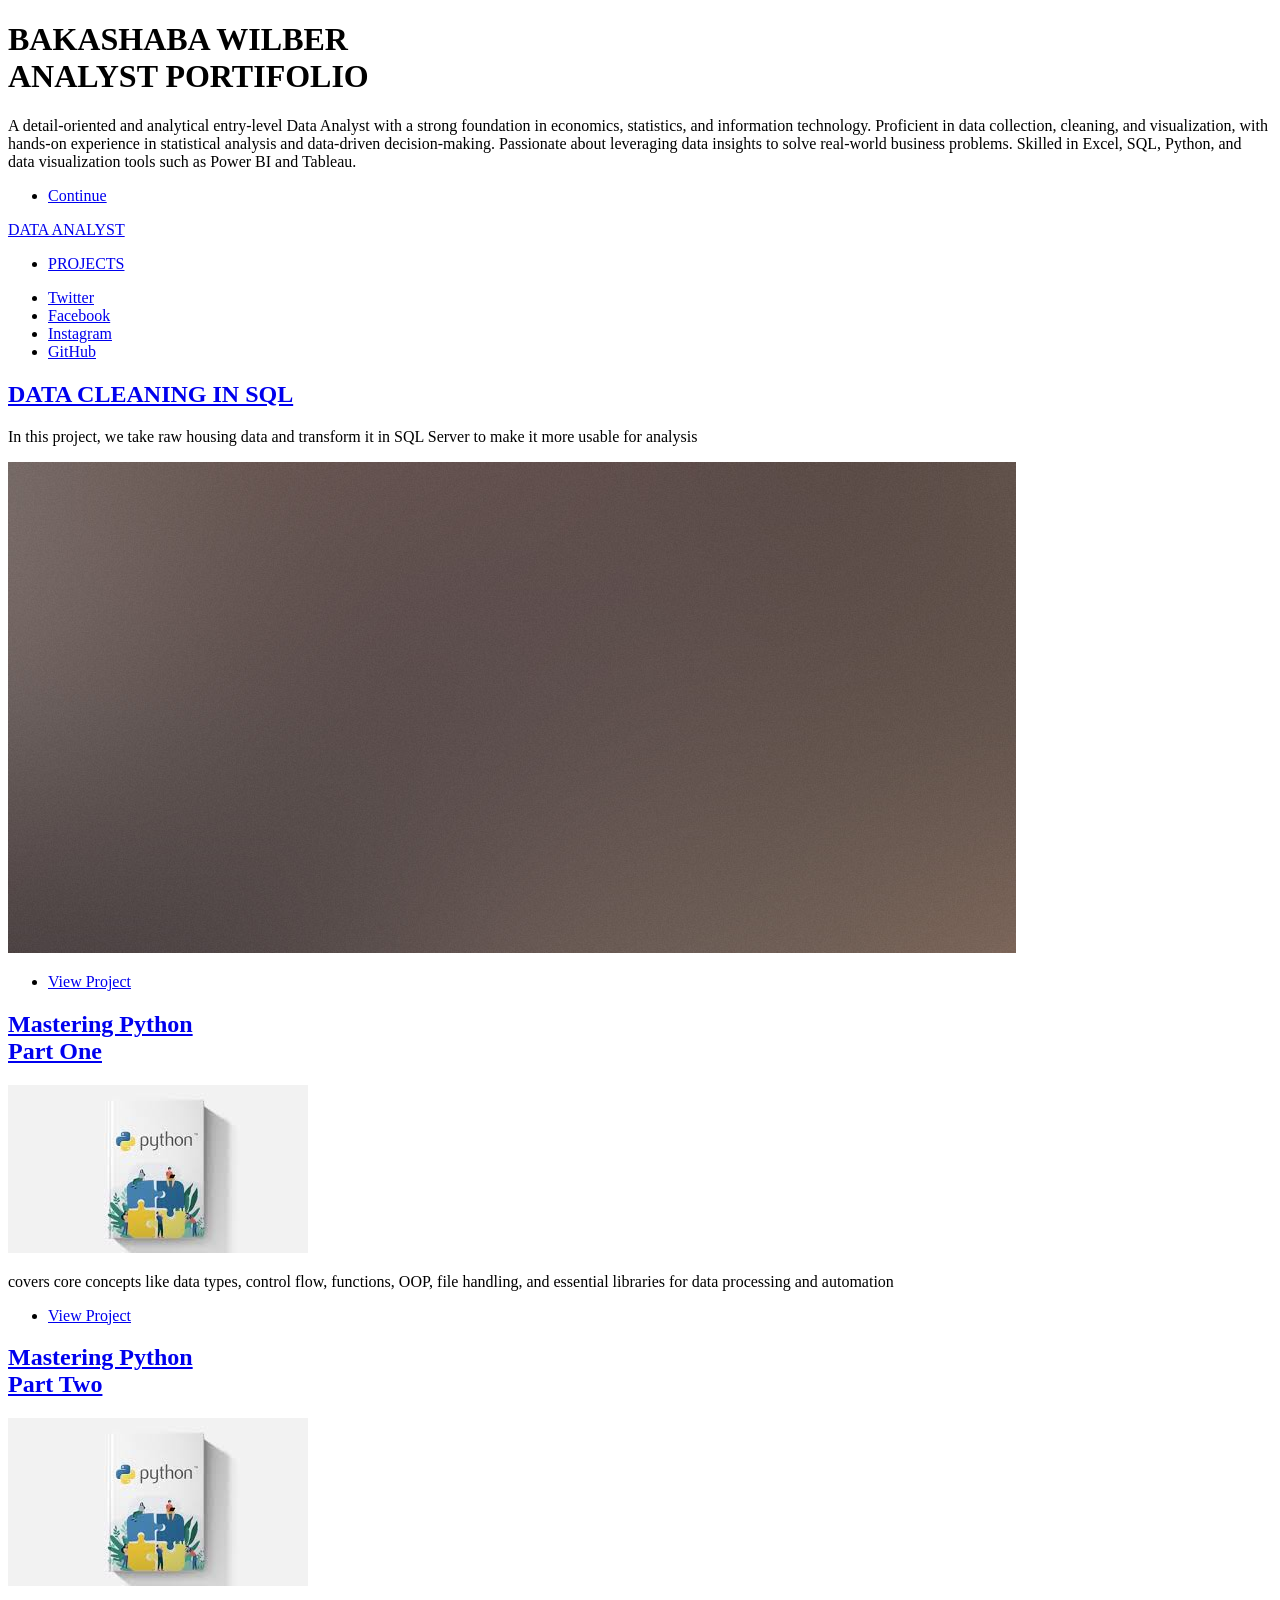
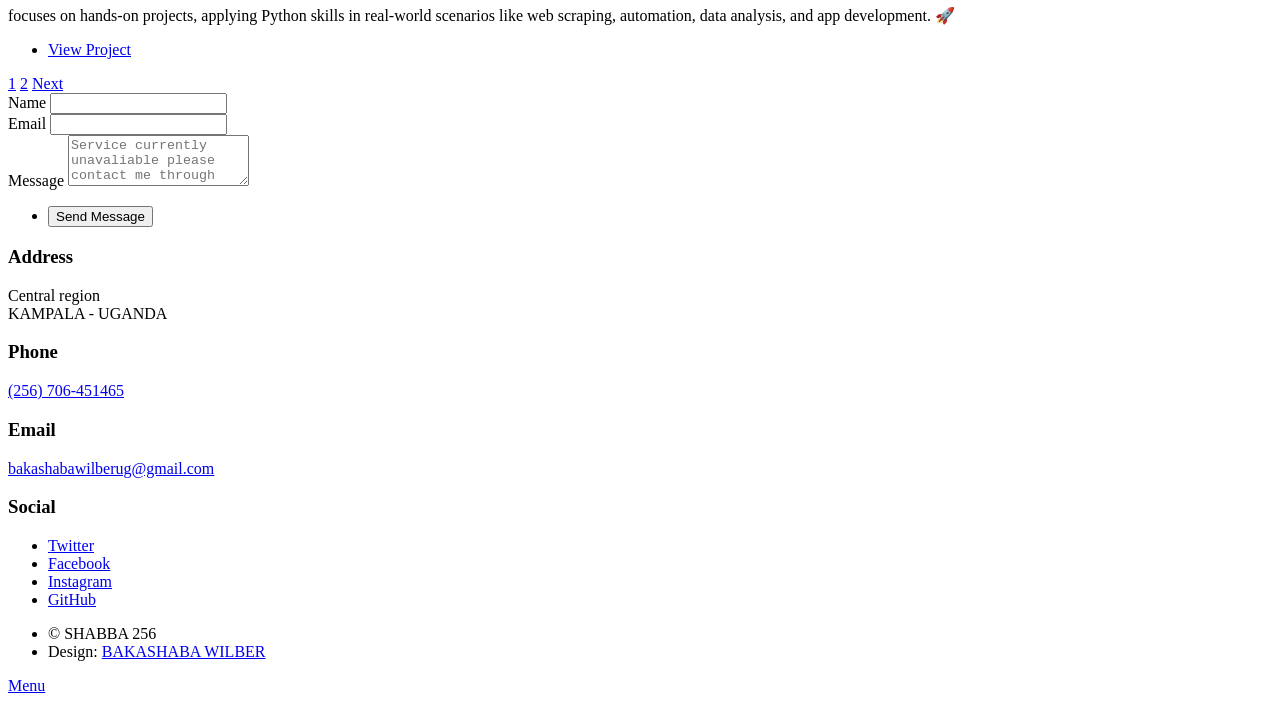
==== index.html @ 689cddb1 "Update index.html" ====
<!DOCTYPE HTML>
<!--
	Massively by HTML5 UP
	html5up.net | @ajlkn
	Free for personal and commercial use under the CCA 3.0 license (html5up.net/license)
-->
<html>
	<head>
		<title>Shabba Portifolio</title>
		<meta charset="utf-8" />
		<meta name="viewport" content="width=device-width, initial-scale=1, user-scalable=no" />
		<link rel="stylesheet" href="assets/css/main.css" />
		<noscript><link rel="stylesheet" href="assets/css/noscript.css" /></noscript>
	</head>
	<body class="is-preload">

		<!-- Wrapper -->
			<div id="wrapper" class="fade-in">

				<!-- Intro -->
					<div id="intro">
						<h1>BAKASHABA WILBER<br />
						ANALYST PORTIFOLIO</h1>
						<p>A detail-oriented and analytical entry-level Data Analyst with a strong foundation in economics, statistics, and information technology. Proficient in data collection, cleaning, and visualization, with hands-on experience in statistical analysis and data-driven decision-making. Passionate about leveraging data insights to solve real-world business problems. Skilled in Excel, SQL, Python, and data visualization tools such as Power BI and Tableau.</p>
						<ul class="actions">
							<li><a href="#header" class="button icon solid solo fa-arrow-down scrolly">Continue</a></li>
						</ul>
					</div>

				<!-- Header -->
					<header id="header">
						<a href="index.html" class="logo">DATA ANALYST</a>
					</header>

				<!-- Nav -->
					<nav id="nav">
						<ul class="links">
							<li class="active"><a href="index.html">PROJECTS</a></li>
					<!--		<li><a href="generic.html">Generic Page</a></li>
							<li><a href="elements.html">Elements Reference</a></li>  -->
						</ul>
						<ul class="icons">
							<li><a href="#" class="icon brands fa-twitter"><span class="label">Twitter</span></a></li>
							<li><a href="#" class="icon brands fa-facebook-f"><span class="label">Facebook</span></a></li>
							<li><a href="#" class="icon brands fa-instagram"><span class="label">Instagram</span></a></li>
							<li><a href="https://github.com/Shabba256" class="icon brands fa-github"><span class="label">GitHub</span></a></li>
						</ul>
					</nav>

				<!-- Main -->
					<div id="main">

						<!-- Featured Post -->
							<article class="post featured">
								<header class="major">
									<h2><a href="#" target="_blank">DATA CLEANING IN SQL</a></h2>
									<p>In this project, we take raw housing data and transform it in SQL Server to make it more usable for analysis </p>
								</header>
								<a href="#" class="image main" target="_blank"><img src="images/pic01.jpg" alt="" /></a>
								<ul class="actions special">
									<li><a href="#" class="button large" target="_blank">View Project</a></li>
								</ul>
							</article>

						<!-- Posts -->
							<section class="posts">
								<article>
									<header>
										<h2><a href="https://github.com/Shabba256/Mastering-Python-p1" target="_blank">Mastering Python<br />
										Part One</a></h2>
									</header>
									<a href="https://github.com/Shabba256/Mastering-Python-p1" class="image fit" target="_blank"><img src="images/mastpy.jpg" alt="" /></a>
									<p> covers core concepts like data types, control flow, functions, OOP, file handling, and essential libraries for data processing and automation</p>
									<ul class="actions special">
										<li><a href="https://github.com/Shabba256/Mastering-Python-p1" class="button" target="_blank">View Project</a></li>
									</ul>
								</article>
								<article>
									<header>
										<h2><a href="https://github.com/Shabba256/MasteringPyP2" target="_blank">Mastering Python<br />
										Part Two</a></h2>
									</header>
									<a href="https://github.com/Shabba256/MasteringPyP2" class="image fit" target="_blank"><img src="images/mastpy.jpg" alt="" /></a>
									<p>focuses on hands-on projects, applying Python skills in real-world scenarios like web scraping, automation, data analysis, and app development. 🚀</p>
									<ul class="actions special">
										<li><a href="https://github.com/Shabba256/MasteringPyP2" class="button" target="_blank">View Project</a></li>
									</ul>
									</article>
							</section>

						<!-- Footer -->
							<footer>
								<div class="pagination">
									<!--<a href="#" class="previous">Prev</a>-->
									<a href="#" class="page active">1</a>
									<a href="#" class="page">2</a>
									<a href="#" class="next">Next</a>
								</div>
							</footer>

					</div>

				<!-- Footer -->
					<footer id="footer">
						<section>
							<form method="post" action="#">
								<div class="fields">
									<div class="field">
										<label for="name">Name</label>
										<input type="text" name="name" id="name" />
									</div>
									<div class="field">
										<label for="email">Email</label>
										<input type="text" name="email" id="email" />
									</div>
									<div class="field">
										<label for="message">Message</label>
										<textarea name="message" placeholder="Service currently unavaliable please contact me through the email on the right, Thank you." id="message" rows="3"></textarea>
									</div>
								</div>
								<ul class="actions">
									<li><input type="submit" value="Send Message" /></li>
								</ul>
							</form>
						</section>
						<section class="split contact">
							<section class="alt">
								<h3>Address</h3>
								<p>Central region<br />
								KAMPALA - UGANDA</p>
							</section>
							<section>
								<h3>Phone</h3>
								<p><a href="#">(256) 706-451465</a></p>
							</section>
							<section>
								<h3>Email</h3>
								<p><a href="https://www.google.com/" target="_blank">bakashabawilberug@gmail.com</a></p>
							</section>
							<section>
								<h3>Social</h3>
								<ul class="icons alt">
									<li><a href="#" class="icon brands alt fa-twitter"><span class="label">Twitter</span></a></li>
									<li><a href="#" class="icon brands alt fa-facebook-f"><span class="label">Facebook</span></a></li>
									<li><a href="#" class="icon brands alt fa-instagram"><span class="label">Instagram</span></a></li>
									<li><a href="https://github.com/Shabba256" class="icon brands alt fa-github"><span class="label">GitHub</span></a></li>
								</ul>
							</section>
						</section>
					</footer>

				<!-- Copyright -->
					<div id="copyright">
						<ul><li>&copy; SHABBA 256</li><li>Design: <a href="https://github.com/Shabba256">BAKASHABA WILBER</a></li></ul>
					</div>

			</div>

		<!-- Scripts -->
			<script src="assets/js/jquery.min.js"></script>
			<script src="assets/js/jquery.scrollex.min.js"></script>
			<script src="assets/js/jquery.scrolly.min.js"></script>
			<script src="assets/js/browser.min.js"></script>
			<script src="assets/js/breakpoints.min.js"></script>
			<script src="assets/js/util.js"></script>
			<script src="assets/js/main.js"></script>

	</body>
</html>
---- assets/css/main.css ----
@import url(fontawesome-all.min.css);
@import url("https://fonts.googleapis.com/css?family=Merriweather:300,700,300italic,700italic|Source+Sans+Pro:900");

/*
	Massively by HTML5 UP
	html5up.net | @ajlkn
	Free for personal and commercial use under the CCA 3.0 license (html5up.net/license)
*/

html, body, div, span, applet, object,
iframe, h1, h2, h3, h4, h5, h6, p, blockquote,
pre, a, abbr, acronym, address, big, cite,
code, del, dfn, em, img, ins, kbd, q, s, samp,
small, strike, strong, sub, sup, tt, var, b,
u, i, center, dl, dt, dd, ol, ul, li, fieldset,
form, label, legend, table, caption, tbody,
tfoot, thead, tr, th, td, article, aside,
canvas, details, embed, figure, figcaption,
footer, header, hgroup, menu, nav, output, ruby,
section, summary, time, mark, audio, video {
	margin: 0;
	padding: 0;
	border: 0;
	font-size: 100%;
	font: inherit;
	vertical-align: baseline;}

article, aside, details, figcaption, figure,
footer, header, hgroup, menu, nav, section {
	display: block;}

body {
	line-height: 1;
}

ol, ul {
	list-style: none;
}

blockquote, q {
	quotes: none;
}

	blockquote:before, blockquote:after, q:before, q:after {
		content: '';
		content: none;
	}

table {
	border-collapse: collapse;
	border-spacing: 0;
}

body {
	-webkit-text-size-adjust: none;
}

mark {
	background-color: transparent;
	color: inherit;
}

input::-moz-focus-inner {
	border: 0;
	padding: 0;
}

input, select, textarea {
	-moz-appearance: none;
	-webkit-appearance: none;
	-ms-appearance: none;
	appearance: none;
}

/* Basic */

	@-ms-viewport {
		width: device-width;
	}

	body {
		-ms-overflow-style: scrollbar;
	}

	@media screen and (max-width: 480px) {

		html, body {
			min-width: 320px;
		}

	}

	html {
		box-sizing: border-box;
	}

	*, *:before, *:after {
		box-sizing: inherit;
	}

	body {
		background-color: #1e252d;
	}

		body.is-preload *, body.is-preload *:before, body.is-preload *:after {
			-moz-animation: none !important;
			-webkit-animation: none !important;
			-ms-animation: none !important;
			animation: none !important;
			-moz-transition: none !important;
			-webkit-transition: none !important;
			-ms-transition: none !important;
			transition: none !important;
		}

/* Type */

	html {
		font-size: 16pt;
	}

		@media screen and (max-width: 1680px) {

			html {
				font-size: 12pt;
			}

		}

		@media screen and (max-width: 1280px) {

			html {
				font-size: 11pt;
			}

		}

		@media screen and (max-width: 360px) {

			html {
				font-size: 10pt;
			}

		}

	body {
		color: #212931;
	}

	body, input, select, textarea {
		font-family: "Merriweather", Georgia, serif;
		font-weight: 300;
		font-size: 1rem;
		line-height: 2.375;
	}

	a {
		-moz-transition: color 0.2s ease-in-out, background-color 0.2s ease-in-out, border-color 0.2s ease-in-out, box-shadow 0.2s ease-in-out;
		-webkit-transition: color 0.2s ease-in-out, background-color 0.2s ease-in-out, border-color 0.2s ease-in-out, box-shadow 0.2s ease-in-out;
		-ms-transition: color 0.2s ease-in-out, background-color 0.2s ease-in-out, border-color 0.2s ease-in-out, box-shadow 0.2s ease-in-out;
		transition: color 0.2s ease-in-out, background-color 0.2s ease-in-out, border-color 0.2s ease-in-out, box-shadow 0.2s ease-in-out;
		border-bottom: dotted 1px;
		text-decoration: none;
	}

		a:hover {
			border-bottom-color: transparent;
		}

	strong, b {
		font-weight: 600;
	}

	em, i {
		font-style: italic;
	}

	p {
		text-align: justify;
		margin: 0 0 2rem 0;
	}

	h1, h2, h3, h4, h5, h6 {
		font-family: "Source Sans Pro", Helvetica, sans-serif;
		font-weight: 900;
		line-height: 1.5;
		letter-spacing: 0.075em;
		text-transform: uppercase;
		margin: 0 0 1rem 0;
	}

		h1 a, h2 a, h3 a, h4 a, h5 a, h6 a {
			border-bottom: 0;
			color: inherit;
			text-decoration: none;
		}

	h1 {
		font-size: 4rem;
		line-height: 1.1;
		margin: 0 0 2rem 0;
	}

	h2 {
		font-size: 1.75rem;
		line-height: 1.3;
		margin: 0 0 1.5rem 0;
	}

	h3 {
		font-size: 1.25rem;
		margin: 0 0 1.5rem 0;
	}

	h4 {
		font-size: 1rem;
	}

	h5 {
		font-size: 0.9rem;
	}

	h6 {
		font-size: 0.8rem;
	}

	sub {
		font-size: 0.8rem;
		position: relative;
		top: 0.5rem;
	}

	sup {
		font-size: 0.8rem;
		position: relative;
		top: -0.5rem;
	}

	blockquote {
		border-left: solid 4px;
		font-style: italic;
		margin: 0 0 2rem 0;
		padding: 0.5rem 0 0.5rem 2rem;
	}

	code {
		border: solid 2px;
		font-family: "Courier New", monospace;
		font-size: 0.9rem;
		margin: 0 0.25rem;
		padding: 0.25rem 0.65rem;
	}

	pre {
		-webkit-overflow-scrolling: touch;
		font-family: "Courier New", monospace;
		font-size: 0.9rem;
		margin: 0 0 2rem 0;
	}

		pre code {
			display: block;
			line-height: 1.75;
			padding: 1rem 1.5rem;
			overflow-x: auto;
		}

	hr {
		border: 0;
		border-bottom: solid 2px;
		margin: 3rem 0;
	}

		hr.major {
			margin: 5rem 0;
		}

	.align-left {
		text-align: left;
	}

	.align-center {
		text-align: center;
	}

	.align-right {
		text-align: right;
	}

	input, select, textarea {
		color: #212931;
	}

	a {
		color: #212931;
		border-bottom-color: rgba(33, 41, 49, 0.5);
	}

		a:hover {
			border-bottom-color: transparent;
			color: #18bfef !important;
		}

	strong, b {
		color: #212931;
	}

	h1, h2, h3, h4, h5, h6 {
		color: #212931;
	}

	blockquote {
		border-left-color: #eeeeee;
	}

	code {
		background: rgba(220, 220, 220, 0.25);
		border-color: #eeeeee;
	}

	hr {
		border-bottom-color: #eeeeee;
	}

/* Row */

	.row {
		display: flex;
		flex-wrap: wrap;
		box-sizing: border-box;
		align-items: stretch;
	}

		.row > * {
			box-sizing: border-box;
		}

		.row.gtr-uniform > * > :last-child {
			margin-bottom: 0;
		}

		.row.aln-left {
			justify-content: flex-start;
		}

		.row.aln-center {
			justify-content: center;
		}

		.row.aln-right {
			justify-content: flex-end;
		}

		.row.aln-top {
			align-items: flex-start;
		}

		.row.aln-middle {
			align-items: center;
		}

		.row.aln-bottom {
			align-items: flex-end;
		}

		.row > .imp {
			order: -1;
		}

		.row > .col-1 {
			width: 8.33333%;
		}

		.row > .off-1 {
			margin-left: 8.33333%;
		}

		.row > .col-2 {
			width: 16.66667%;
		}

		.row > .off-2 {
			margin-left: 16.66667%;
		}

		.row > .col-3 {
			width: 25%;
		}

		.row > .off-3 {
			margin-left: 25%;
		}

		.row > .col-4 {
			width: 33.33333%;
		}

		.row > .off-4 {
			margin-left: 33.33333%;
		}

		.row > .col-5 {
			width: 41.66667%;
		}

		.row > .off-5 {
			margin-left: 41.66667%;
		}

		.row > .col-6 {
			width: 50%;
		}

		.row > .off-6 {
			margin-left: 50%;
		}

		.row > .col-7 {
			width: 58.33333%;
		}

		.row > .off-7 {
			margin-left: 58.33333%;
		}

		.row > .col-8 {
			width: 66.66667%;
		}

		.row > .off-8 {
			margin-left: 66.66667%;
		}

		.row > .col-9 {
			width: 75%;
		}

		.row > .off-9 {
			margin-left: 75%;
		}

		.row > .col-10 {
			width: 83.33333%;
		}

		.row > .off-10 {
			margin-left: 83.33333%;
		}

		.row > .col-11 {
			width: 91.66667%;
		}

		.row > .off-11 {
			margin-left: 91.66667%;
		}

		.row > .col-12 {
			width: 100%;
		}

		.row > .off-12 {
			margin-left: 100%;
		}

		.row.gtr-0 {
			margin-top: 0;
			margin-left: 0rem;
		}

			.row.gtr-0 > * {
				padding: 0 0 0 0rem;
			}

			.row.gtr-0.gtr-uniform {
				margin-top: 0rem;
			}

				.row.gtr-0.gtr-uniform > * {
					padding-top: 0rem;
				}

		.row.gtr-25 {
			margin-top: 0;
			margin-left: -0.375rem;
		}

			.row.gtr-25 > * {
				padding: 0 0 0 0.375rem;
			}

			.row.gtr-25.gtr-uniform {
				margin-top: -0.375rem;
			}

				.row.gtr-25.gtr-uniform > * {
					padding-top: 0.375rem;
				}

		.row.gtr-50 {
			margin-top: 0;
			margin-left: -0.75rem;
		}

			.row.gtr-50 > * {
				padding: 0 0 0 0.75rem;
			}

			.row.gtr-50.gtr-uniform {
				margin-top: -0.75rem;
			}

				.row.gtr-50.gtr-uniform > * {
					padding-top: 0.75rem;
				}

		.row {
			margin-top: 0;
			margin-left: -1.5rem;
		}

			.row > * {
				padding: 0 0 0 1.5rem;
			}

			.row.gtr-uniform {
				margin-top: -1.5rem;
			}

				.row.gtr-uniform > * {
					padding-top: 1.5rem;
				}

		.row.gtr-150 {
			margin-top: 0;
			margin-left: -2.25rem;
		}

			.row.gtr-150 > * {
				padding: 0 0 0 2.25rem;
			}

			.row.gtr-150.gtr-uniform {
				margin-top: -2.25rem;
			}

				.row.gtr-150.gtr-uniform > * {
					padding-top: 2.25rem;
				}

		.row.gtr-200 {
			margin-top: 0;
			margin-left: -3rem;
		}

			.row.gtr-200 > * {
				padding: 0 0 0 3rem;
			}

			.row.gtr-200.gtr-uniform {
				margin-top: -3rem;
			}

				.row.gtr-200.gtr-uniform > * {
					padding-top: 3rem;
				}

		@media screen and (max-width: 1680px) {

			.row {
				display: flex;
				flex-wrap: wrap;
				box-sizing: border-box;
				align-items: stretch;
			}

				.row > * {
					box-sizing: border-box;
				}

				.row.gtr-uniform > * > :last-child {
					margin-bottom: 0;
				}

				.row.aln-left {
					justify-content: flex-start;
				}

				.row.aln-center {
					justify-content: center;
				}

				.row.aln-right {
					justify-content: flex-end;
				}

				.row.aln-top {
					align-items: flex-start;
				}

				.row.aln-middle {
					align-items: center;
				}

				.row.aln-bottom {
					align-items: flex-end;
				}

				.row > .imp-xlarge {
					order: -1;
				}

				.row > .col-1-xlarge {
					width: 8.33333%;
				}

				.row > .off-1-xlarge {
					margin-left: 8.33333%;
				}

				.row > .col-2-xlarge {
					width: 16.66667%;
				}

				.row > .off-2-xlarge {
					margin-left: 16.66667%;
				}

				.row > .col-3-xlarge {
					width: 25%;
				}

				.row > .off-3-xlarge {
					margin-left: 25%;
				}

				.row > .col-4-xlarge {
					width: 33.33333%;
				}

				.row > .off-4-xlarge {
					margin-left: 33.33333%;
				}

				.row > .col-5-xlarge {
					width: 41.66667%;
				}

				.row > .off-5-xlarge {
					margin-left: 41.66667%;
				}

				.row > .col-6-xlarge {
					width: 50%;
				}

				.row > .off-6-xlarge {
					margin-left: 50%;
				}

				.row > .col-7-xlarge {
					width: 58.33333%;
				}

				.row > .off-7-xlarge {
					margin-left: 58.33333%;
				}

				.row > .col-8-xlarge {
					width: 66.66667%;
				}

				.row > .off-8-xlarge {
					margin-left: 66.66667%;
				}

				.row > .col-9-xlarge {
					width: 75%;
				}

				.row > .off-9-xlarge {
					margin-left: 75%;
				}

				.row > .col-10-xlarge {
					width: 83.33333%;
				}

				.row > .off-10-xlarge {
					margin-left: 83.33333%;
				}

				.row > .col-11-xlarge {
					width: 91.66667%;
				}

				.row > .off-11-xlarge {
					margin-left: 91.66667%;
				}

				.row > .col-12-xlarge {
					width: 100%;
				}

				.row > .off-12-xlarge {
					margin-left: 100%;
				}

				.row.gtr-0 {
					margin-top: 0;
					margin-left: 0rem;
				}

					.row.gtr-0 > * {
						padding: 0 0 0 0rem;
					}

					.row.gtr-0.gtr-uniform {
						margin-top: 0rem;
					}

						.row.gtr-0.gtr-uniform > * {
							padding-top: 0rem;
						}

				.row.gtr-25 {
					margin-top: 0;
					margin-left: -0.375rem;
				}

					.row.gtr-25 > * {
						padding: 0 0 0 0.375rem;
					}

					.row.gtr-25.gtr-uniform {
						margin-top: -0.375rem;
					}

						.row.gtr-25.gtr-uniform > * {
							padding-top: 0.375rem;
						}

				.row.gtr-50 {
					margin-top: 0;
					margin-left: -0.75rem;
				}

					.row.gtr-50 > * {
						padding: 0 0 0 0.75rem;
					}

					.row.gtr-50.gtr-uniform {
						margin-top: -0.75rem;
					}

						.row.gtr-50.gtr-uniform > * {
							padding-top: 0.75rem;
						}

				.row {
					margin-top: 0;
					margin-left: -1.5rem;
				}

					.row > * {
						padding: 0 0 0 1.5rem;
					}

					.row.gtr-uniform {
						margin-top: -1.5rem;
					}

						.row.gtr-uniform > * {
							padding-top: 1.5rem;
						}

				.row.gtr-150 {
					margin-top: 0;
					margin-left: -2.25rem;
				}

					.row.gtr-150 > * {
						padding: 0 0 0 2.25rem;
					}

					.row.gtr-150.gtr-uniform {
						margin-top: -2.25rem;
					}

						.row.gtr-150.gtr-uniform > * {
							padding-top: 2.25rem;
						}

				.row.gtr-200 {
					margin-top: 0;
					margin-left: -3rem;
				}

					.row.gtr-200 > * {
						padding: 0 0 0 3rem;
					}

					.row.gtr-200.gtr-uniform {
						margin-top: -3rem;
					}

						.row.gtr-200.gtr-uniform > * {
							padding-top: 3rem;
						}

		}

		@media screen and (max-width: 1280px) {

			.row {
				display: flex;
				flex-wrap: wrap;
				box-sizing: border-box;
				align-items: stretch;
			}

				.row > * {
					box-sizing: border-box;
				}

				.row.gtr-uniform > * > :last-child {
					margin-bottom: 0;
				}

				.row.aln-left {
					justify-content: flex-start;
				}

				.row.aln-center {
					justify-content: center;
				}

				.row.aln-right {
					justify-content: flex-end;
				}

				.row.aln-top {
					align-items: flex-start;
				}

				.row.aln-middle {
					align-items: center;
				}

				.row.aln-bottom {
					align-items: flex-end;
				}

				.row > .imp-large {
					order: -1;
				}

				.row > .col-1-large {
					width: 8.33333%;
				}

				.row > .off-1-large {
					margin-left: 8.33333%;
				}

				.row > .col-2-large {
					width: 16.66667%;
				}

				.row > .off-2-large {
					margin-left: 16.66667%;
				}

				.row > .col-3-large {
					width: 25%;
				}

				.row > .off-3-large {
					margin-left: 25%;
				}

				.row > .col-4-large {
					width: 33.33333%;
				}

				.row > .off-4-large {
					margin-left: 33.33333%;
				}

				.row > .col-5-large {
					width: 41.66667%;
				}

				.row > .off-5-large {
					margin-left: 41.66667%;
				}

				.row > .col-6-large {
					width: 50%;
				}

				.row > .off-6-large {
					margin-left: 50%;
				}

				.row > .col-7-large {
					width: 58.33333%;
				}

				.row > .off-7-large {
					margin-left: 58.33333%;
				}

				.row > .col-8-large {
					width: 66.66667%;
				}

				.row > .off-8-large {
					margin-left: 66.66667%;
				}

				.row > .col-9-large {
					width: 75%;
				}

				.row > .off-9-large {
					margin-left: 75%;
				}

				.row > .col-10-large {
					width: 83.33333%;
				}

				.row > .off-10-large {
					margin-left: 83.33333%;
				}

				.row > .col-11-large {
					width: 91.66667%;
				}

				.row > .off-11-large {
					margin-left: 91.66667%;
				}

				.row > .col-12-large {
					width: 100%;
				}

				.row > .off-12-large {
					margin-left: 100%;
				}

				.row.gtr-0 {
					margin-top: 0;
					margin-left: 0rem;
				}

					.row.gtr-0 > * {
						padding: 0 0 0 0rem;
					}

					.row.gtr-0.gtr-uniform {
						margin-top: 0rem;
					}

						.row.gtr-0.gtr-uniform > * {
							padding-top: 0rem;
						}

				.row.gtr-25 {
					margin-top: 0;
					margin-left: -0.375rem;
				}

					.row.gtr-25 > * {
						padding: 0 0 0 0.375rem;
					}

					.row.gtr-25.gtr-uniform {
						margin-top: -0.375rem;
					}

						.row.gtr-25.gtr-uniform > * {
							padding-top: 0.375rem;
						}

				.row.gtr-50 {
					margin-top: 0;
					margin-left: -0.75rem;
				}

					.row.gtr-50 > * {
						padding: 0 0 0 0.75rem;
					}

					.row.gtr-50.gtr-uniform {
						margin-top: -0.75rem;
					}

						.row.gtr-50.gtr-uniform > * {
							padding-top: 0.75rem;
						}

				.row {
					margin-top: 0;
					margin-left: -1.5rem;
				}

					.row > * {
						padding: 0 0 0 1.5rem;
					}

					.row.gtr-uniform {
						margin-top: -1.5rem;
					}

						.row.gtr-uniform > * {
							padding-top: 1.5rem;
						}

				.row.gtr-150 {
					margin-top: 0;
					margin-left: -2.25rem;
				}

					.row.gtr-150 > * {
						padding: 0 0 0 2.25rem;
					}

					.row.gtr-150.gtr-uniform {
						margin-top: -2.25rem;
					}

						.row.gtr-150.gtr-uniform > * {
							padding-top: 2.25rem;
						}

				.row.gtr-200 {
					margin-top: 0;
					margin-left: -3rem;
				}

					.row.gtr-200 > * {
						padding: 0 0 0 3rem;
					}

					.row.gtr-200.gtr-uniform {
						margin-top: -3rem;
					}

						.row.gtr-200.gtr-uniform > * {
							padding-top: 3rem;
						}

		}

		@media screen and (max-width: 980px) {

			.row {
				display: flex;
				flex-wrap: wrap;
				box-sizing: border-box;
				align-items: stretch;
			}

				.row > * {
					box-sizing: border-box;
				}

				.row.gtr-uniform > * > :last-child {
					margin-bottom: 0;
				}

				.row.aln-left {
					justify-content: flex-start;
				}

				.row.aln-center {
					justify-content: center;
				}

				.row.aln-right {
					justify-content: flex-end;
				}

				.row.aln-top {
					align-items: flex-start;
				}

				.row.aln-middle {
					align-items: center;
				}

				.row.aln-bottom {
					align-items: flex-end;
				}

				.row > .imp-medium {
					order: -1;
				}

				.row > .col-1-medium {
					width: 8.33333%;
				}

				.row > .off-1-medium {
					margin-left: 8.33333%;
				}

				.row > .col-2-medium {
					width: 16.66667%;
				}

				.row > .off-2-medium {
					margin-left: 16.66667%;
				}

				.row > .col-3-medium {
					width: 25%;
				}

				.row > .off-3-medium {
					margin-left: 25%;
				}

				.row > .col-4-medium {
					width: 33.33333%;
				}

				.row > .off-4-medium {
					margin-left: 33.33333%;
				}

				.row > .col-5-medium {
					width: 41.66667%;
				}

				.row > .off-5-medium {
					margin-left: 41.66667%;
				}

				.row > .col-6-medium {
					width: 50%;
				}

				.row > .off-6-medium {
					margin-left: 50%;
				}

				.row > .col-7-medium {
					width: 58.33333%;
				}

				.row > .off-7-medium {
					margin-left: 58.33333%;
				}

				.row > .col-8-medium {
					width: 66.66667%;
				}

				.row > .off-8-medium {
					margin-left: 66.66667%;
				}

				.row > .col-9-medium {
					width: 75%;
				}

				.row > .off-9-medium {
					margin-left: 75%;
				}

				.row > .col-10-medium {
					width: 83.33333%;
				}

				.row > .off-10-medium {
					margin-left: 83.33333%;
				}

				.row > .col-11-medium {
					width: 91.66667%;
				}

				.row > .off-11-medium {
					margin-left: 91.66667%;
				}

				.row > .col-12-medium {
					width: 100%;
				}

				.row > .off-12-medium {
					margin-left: 100%;
				}

				.row.gtr-0 {
					margin-top: 0;
					margin-left: 0rem;
				}

					.row.gtr-0 > * {
						padding: 0 0 0 0rem;
					}

					.row.gtr-0.gtr-uniform {
						margin-top: 0rem;
					}

						.row.gtr-0.gtr-uniform > * {
							padding-top: 0rem;
						}

				.row.gtr-25 {
					margin-top: 0;
					margin-left: -0.375rem;
				}

					.row.gtr-25 > * {
						padding: 0 0 0 0.375rem;
					}

					.row.gtr-25.gtr-uniform {
						margin-top: -0.375rem;
					}

						.row.gtr-25.gtr-uniform > * {
							padding-top: 0.375rem;
						}

				.row.gtr-50 {
					margin-top: 0;
					margin-left: -0.75rem;
				}

					.row.gtr-50 > * {
						padding: 0 0 0 0.75rem;
					}

					.row.gtr-50.gtr-uniform {
						margin-top: -0.75rem;
					}

						.row.gtr-50.gtr-uniform > * {
							padding-top: 0.75rem;
						}

				.row {
					margin-top: 0;
					margin-left: -1.5rem;
				}

					.row > * {
						padding: 0 0 0 1.5rem;
					}

					.row.gtr-uniform {
						margin-top: -1.5rem;
					}

						.row.gtr-uniform > * {
							padding-top: 1.5rem;
						}

				.row.gtr-150 {
					margin-top: 0;
					margin-left: -2.25rem;
				}

					.row.gtr-150 > * {
						padding: 0 0 0 2.25rem;
					}

					.row.gtr-150.gtr-uniform {
						margin-top: -2.25rem;
					}

						.row.gtr-150.gtr-uniform > * {
							padding-top: 2.25rem;
						}

				.row.gtr-200 {
					margin-top: 0;
					margin-left: -3rem;
				}

					.row.gtr-200 > * {
						padding: 0 0 0 3rem;
					}

					.row.gtr-200.gtr-uniform {
						margin-top: -3rem;
					}

						.row.gtr-200.gtr-uniform > * {
							padding-top: 3rem;
						}

		}

		@media screen and (max-width: 736px) {

			.row {
				display: flex;
				flex-wrap: wrap;
				box-sizing: border-box;
				align-items: stretch;
			}

				.row > * {
					box-sizing: border-box;
				}

				.row.gtr-uniform > * > :last-child {
					margin-bottom: 0;
				}

				.row.aln-left {
					justify-content: flex-start;
				}

				.row.aln-center {
					justify-content: center;
				}

				.row.aln-right {
					justify-content: flex-end;
				}

				.row.aln-top {
					align-items: flex-start;
				}

				.row.aln-middle {
					align-items: center;
				}

				.row.aln-bottom {
					align-items: flex-end;
				}

				.row > .imp-small {
					order: -1;
				}

				.row > .col-1-small {
					width: 8.33333%;
				}

				.row > .off-1-small {
					margin-left: 8.33333%;
				}

				.row > .col-2-small {
					width: 16.66667%;
				}

				.row > .off-2-small {
					margin-left: 16.66667%;
				}

				.row > .col-3-small {
					width: 25%;
				}

				.row > .off-3-small {
					margin-left: 25%;
				}

				.row > .col-4-small {
					width: 33.33333%;
				}

				.row > .off-4-small {
					margin-left: 33.33333%;
				}

				.row > .col-5-small {
					width: 41.66667%;
				}

				.row > .off-5-small {
					margin-left: 41.66667%;
				}

				.row > .col-6-small {
					width: 50%;
				}

				.row > .off-6-small {
					margin-left: 50%;
				}

				.row > .col-7-small {
					width: 58.33333%;
				}

				.row > .off-7-small {
					margin-left: 58.33333%;
				}

				.row > .col-8-small {
					width: 66.66667%;
				}

				.row > .off-8-small {
					margin-left: 66.66667%;
				}

				.row > .col-9-small {
					width: 75%;
				}

				.row > .off-9-small {
					margin-left: 75%;
				}

				.row > .col-10-small {
					width: 83.33333%;
				}

				.row > .off-10-small {
					margin-left: 83.33333%;
				}

				.row > .col-11-small {
					width: 91.66667%;
				}

				.row > .off-11-small {
					margin-left: 91.66667%;
				}

				.row > .col-12-small {
					width: 100%;
				}

				.row > .off-12-small {
					margin-left: 100%;
				}

				.row.gtr-0 {
					margin-top: 0;
					margin-left: 0rem;
				}

					.row.gtr-0 > * {
						padding: 0 0 0 0rem;
					}

					.row.gtr-0.gtr-uniform {
						margin-top: 0rem;
					}

						.row.gtr-0.gtr-uniform > * {
							padding-top: 0rem;
						}

				.row.gtr-25 {
					margin-top: 0;
					margin-left: -0.375rem;
				}

					.row.gtr-25 > * {
						padding: 0 0 0 0.375rem;
					}

					.row.gtr-25.gtr-uniform {
						margin-top: -0.375rem;
					}

						.row.gtr-25.gtr-uniform > * {
							padding-top: 0.375rem;
						}

				.row.gtr-50 {
					margin-top: 0;
					margin-left: -0.75rem;
				}

					.row.gtr-50 > * {
						padding: 0 0 0 0.75rem;
					}

					.row.gtr-50.gtr-uniform {
						margin-top: -0.75rem;
					}

						.row.gtr-50.gtr-uniform > * {
							padding-top: 0.75rem;
						}

				.row {
					margin-top: 0;
					margin-left: -1.5rem;
				}

					.row > * {
						padding: 0 0 0 1.5rem;
					}

					.row.gtr-uniform {
						margin-top: -1.5rem;
					}

						.row.gtr-uniform > * {
							padding-top: 1.5rem;
						}

				.row.gtr-150 {
					margin-top: 0;
					margin-left: -2.25rem;
				}

					.row.gtr-150 > * {
						padding: 0 0 0 2.25rem;
					}

					.row.gtr-150.gtr-uniform {
						margin-top: -2.25rem;
					}

						.row.gtr-150.gtr-uniform > * {
							padding-top: 2.25rem;
						}

				.row.gtr-200 {
					margin-top: 0;
					margin-left: -3rem;
				}

					.row.gtr-200 > * {
						padding: 0 0 0 3rem;
					}

					.row.gtr-200.gtr-uniform {
						margin-top: -3rem;
					}

						.row.gtr-200.gtr-uniform > * {
							padding-top: 3rem;
						}

		}

		@media screen and (max-width: 480px) {

			.row {
				display: flex;
				flex-wrap: wrap;
				box-sizing: border-box;
				align-items: stretch;
			}

				.row > * {
					box-sizing: border-box;
				}

				.row.gtr-uniform > * > :last-child {
					margin-bottom: 0;
				}

				.row.aln-left {
					justify-content: flex-start;
				}

				.row.aln-center {
					justify-content: center;
				}

				.row.aln-right {
					justify-content: flex-end;
				}

				.row.aln-top {
					align-items: flex-start;
				}

				.row.aln-middle {
					align-items: center;
				}

				.row.aln-bottom {
					align-items: flex-end;
				}

				.row > .imp-xsmall {
					order: -1;
				}

				.row > .col-1-xsmall {
					width: 8.33333%;
				}

				.row > .off-1-xsmall {
					margin-left: 8.33333%;
				}

				.row > .col-2-xsmall {
					width: 16.66667%;
				}

				.row > .off-2-xsmall {
					margin-left: 16.66667%;
				}

				.row > .col-3-xsmall {
					width: 25%;
				}

				.row > .off-3-xsmall {
					margin-left: 25%;
				}

				.row > .col-4-xsmall {
					width: 33.33333%;
				}

				.row > .off-4-xsmall {
					margin-left: 33.33333%;
				}

				.row > .col-5-xsmall {
					width: 41.66667%;
				}

				.row > .off-5-xsmall {
					margin-left: 41.66667%;
				}

				.row > .col-6-xsmall {
					width: 50%;
				}

				.row > .off-6-xsmall {
					margin-left: 50%;
				}

				.row > .col-7-xsmall {
					width: 58.33333%;
				}

				.row > .off-7-xsmall {
					margin-left: 58.33333%;
				}

				.row > .col-8-xsmall {
					width: 66.66667%;
				}

				.row > .off-8-xsmall {
					margin-left: 66.66667%;
				}

				.row > .col-9-xsmall {
					width: 75%;
				}

				.row > .off-9-xsmall {
					margin-left: 75%;
				}

				.row > .col-10-xsmall {
					width: 83.33333%;
				}

				.row > .off-10-xsmall {
					margin-left: 83.33333%;
				}

				.row > .col-11-xsmall {
					width: 91.66667%;
				}

				.row > .off-11-xsmall {
					margin-left: 91.66667%;
				}

				.row > .col-12-xsmall {
					width: 100%;
				}

				.row > .off-12-xsmall {
					margin-left: 100%;
				}

				.row.gtr-0 {
					margin-top: 0;
					margin-left: 0rem;
				}

					.row.gtr-0 > * {
						padding: 0 0 0 0rem;
					}

					.row.gtr-0.gtr-uniform {
						margin-top: 0rem;
					}

						.row.gtr-0.gtr-uniform > * {
							padding-top: 0rem;
						}

				.row.gtr-25 {
					margin-top: 0;
					margin-left: -0.375rem;
				}

					.row.gtr-25 > * {
						padding: 0 0 0 0.375rem;
					}

					.row.gtr-25.gtr-uniform {
						margin-top: -0.375rem;
					}

						.row.gtr-25.gtr-uniform > * {
							padding-top: 0.375rem;
						}

				.row.gtr-50 {
					margin-top: 0;
					margin-left: -0.75rem;
				}

					.row.gtr-50 > * {
						padding: 0 0 0 0.75rem;
					}

					.row.gtr-50.gtr-uniform {
						margin-top: -0.75rem;
					}

						.row.gtr-50.gtr-uniform > * {
							padding-top: 0.75rem;
						}

				.row {
					margin-top: 0;
					margin-left: -1.5rem;
				}

					.row > * {
						padding: 0 0 0 1.5rem;
					}

					.row.gtr-uniform {
						margin-top: -1.5rem;
					}

						.row.gtr-uniform > * {
							padding-top: 1.5rem;
						}

				.row.gtr-150 {
					margin-top: 0;
					margin-left: -2.25rem;
				}

					.row.gtr-150 > * {
						padding: 0 0 0 2.25rem;
					}

					.row.gtr-150.gtr-uniform {
						margin-top: -2.25rem;
					}

						.row.gtr-150.gtr-uniform > * {
							padding-top: 2.25rem;
						}

				.row.gtr-200 {
					margin-top: 0;
					margin-left: -3rem;
				}

					.row.gtr-200 > * {
						padding: 0 0 0 3rem;
					}

					.row.gtr-200.gtr-uniform {
						margin-top: -3rem;
					}

						.row.gtr-200.gtr-uniform > * {
							padding-top: 3rem;
						}

		}

		@media screen and (max-width: 360px) {

			.row {
				display: flex;
				flex-wrap: wrap;
				box-sizing: border-box;
				align-items: stretch;
			}

				.row > * {
					box-sizing: border-box;
				}

				.row.gtr-uniform > * > :last-child {
					margin-bottom: 0;
				}

				.row.aln-left {
					justify-content: flex-start;
				}

				.row.aln-center {
					justify-content: center;
				}

				.row.aln-right {
					justify-content: flex-end;
				}

				.row.aln-top {
					align-items: flex-start;
				}

				.row.aln-middle {
					align-items: center;
				}

				.row.aln-bottom {
					align-items: flex-end;
				}

				.row > .imp-xxsmall {
					order: -1;
				}

				.row > .col-1-xxsmall {
					width: 8.33333%;
				}

				.row > .off-1-xxsmall {
					margin-left: 8.33333%;
				}

				.row > .col-2-xxsmall {
					width: 16.66667%;
				}

				.row > .off-2-xxsmall {
					margin-left: 16.66667%;
				}

				.row > .col-3-xxsmall {
					width: 25%;
				}

				.row > .off-3-xxsmall {
					margin-left: 25%;
				}

				.row > .col-4-xxsmall {
					width: 33.33333%;
				}

				.row > .off-4-xxsmall {
					margin-left: 33.33333%;
				}

				.row > .col-5-xxsmall {
					width: 41.66667%;
				}

				.row > .off-5-xxsmall {
					margin-left: 41.66667%;
				}

				.row > .col-6-xxsmall {
					width: 50%;
				}

				.row > .off-6-xxsmall {
					margin-left: 50%;
				}

				.row > .col-7-xxsmall {
					width: 58.33333%;
				}

				.row > .off-7-xxsmall {
					margin-left: 58.33333%;
				}

				.row > .col-8-xxsmall {
					width: 66.66667%;
				}

				.row > .off-8-xxsmall {
					margin-left: 66.66667%;
				}

				.row > .col-9-xxsmall {
					width: 75%;
				}

				.row > .off-9-xxsmall {
					margin-left: 75%;
				}

				.row > .col-10-xxsmall {
					width: 83.33333%;
				}

				.row > .off-10-xxsmall {
					margin-left: 83.33333%;
				}

				.row > .col-11-xxsmall {
					width: 91.66667%;
				}

				.row > .off-11-xxsmall {
					margin-left: 91.66667%;
				}

				.row > .col-12-xxsmall {
					width: 100%;
				}

				.row > .off-12-xxsmall {
					margin-left: 100%;
				}

				.row.gtr-0 {
					margin-top: 0;
					margin-left: 0rem;
				}

					.row.gtr-0 > * {
						padding: 0 0 0 0rem;
					}

					.row.gtr-0.gtr-uniform {
						margin-top: 0rem;
					}

						.row.gtr-0.gtr-uniform > * {
							padding-top: 0rem;
						}

				.row.gtr-25 {
					margin-top: 0;
					margin-left: -0.375rem;
				}

					.row.gtr-25 > * {
						padding: 0 0 0 0.375rem;
					}

					.row.gtr-25.gtr-uniform {
						margin-top: -0.375rem;
					}

						.row.gtr-25.gtr-uniform > * {
							padding-top: 0.375rem;
						}

				.row.gtr-50 {
					margin-top: 0;
					margin-left: -0.75rem;
				}

					.row.gtr-50 > * {
						padding: 0 0 0 0.75rem;
					}

					.row.gtr-50.gtr-uniform {
						margin-top: -0.75rem;
					}

						.row.gtr-50.gtr-uniform > * {
							padding-top: 0.75rem;
						}

				.row {
					margin-top: 0;
					margin-left: -1.5rem;
				}

					.row > * {
						padding: 0 0 0 1.5rem;
					}

					.row.gtr-uniform {
						margin-top: -1.5rem;
					}

						.row.gtr-uniform > * {
							padding-top: 1.5rem;
						}

				.row.gtr-150 {
					margin-top: 0;
					margin-left: -2.25rem;
				}

					.row.gtr-150 > * {
						padding: 0 0 0 2.25rem;
					}

					.row.gtr-150.gtr-uniform {
						margin-top: -2.25rem;
					}

						.row.gtr-150.gtr-uniform > * {
							padding-top: 2.25rem;
						}

				.row.gtr-200 {
					margin-top: 0;
					margin-left: -3rem;
				}

					.row.gtr-200 > * {
						padding: 0 0 0 3rem;
					}

					.row.gtr-200.gtr-uniform {
						margin-top: -3rem;
					}

						.row.gtr-200.gtr-uniform > * {
							padding-top: 3rem;
						}

		}

/* Box */

	.box {
		border: solid 2px;
		margin-bottom: 2rem;
		padding: 1.5rem;
	}

		.box > :last-child,
		.box > :last-child > :last-child,
		.box > :last-child > :last-child > :last-child {
			margin-bottom: 0;
		}

		.box.alt {
			border: 0;
			border-radius: 0;
			padding: 0;
		}

	.box {
		border-color: #eeeeee;
	}

/* Button */

	input[type="submit"],
	input[type="reset"],
	input[type="button"],
	button,
	.button {
		-moz-appearance: none;
		-webkit-appearance: none;
		-ms-appearance: none;
		appearance: none;
		-moz-transition: background-color 0.2s ease-in-out, box-shadow 0.2s ease-in-out, color 0.2s ease-in-out;
		-webkit-transition: background-color 0.2s ease-in-out, box-shadow 0.2s ease-in-out, color 0.2s ease-in-out;
		-ms-transition: background-color 0.2s ease-in-out, box-shadow 0.2s ease-in-out, color 0.2s ease-in-out;
		transition: background-color 0.2s ease-in-out, box-shadow 0.2s ease-in-out, color 0.2s ease-in-out;
		border: 0;
		border-radius: 0;
		cursor: pointer;
		display: inline-block;
		font-family: "Source Sans Pro", Helvetica, sans-serif;
		font-size: 0.8rem;
		font-weight: 900;
		letter-spacing: 0.075em;
		height: 3rem;
		line-height: 3rem;
		padding: 0 2rem;
		text-align: center;
		text-decoration: none;
		text-transform: uppercase;
		white-space: nowrap;
	}

		input[type="submit"].icon:before,
		input[type="reset"].icon:before,
		input[type="button"].icon:before,
		button.icon:before,
		.button.icon:before {
			margin-right: 0.5rem;
		}

		input[type="submit"].icon.solo,
		input[type="reset"].icon.solo,
		input[type="button"].icon.solo,
		button.icon.solo,
		.button.icon.solo {
			position: relative;
			width: 4rem;
			height: 4rem;
			line-height: 4rem;
			border-radius: 4rem;
			text-indent: 4rem;
			overflow: hidden;
			padding: 0;
			white-space: nowrap;
		}

			input[type="submit"].icon.solo:before,
			input[type="reset"].icon.solo:before,
			input[type="button"].icon.solo:before,
			button.icon.solo:before,
			.button.icon.solo:before {
				position: absolute;
				display: block;
				top: 0;
				left: 0;
				width: inherit;
				height: inherit;
				line-height: inherit;
				font-size: 1.25rem;
				margin-right: 0;
				text-align: center;
				text-indent: 0;
			}

		input[type="submit"].fit,
		input[type="reset"].fit,
		input[type="button"].fit,
		button.fit,
		.button.fit {
			width: 100%;
		}

		input[type="submit"].small,
		input[type="reset"].small,
		input[type="button"].small,
		button.small,
		.button.small {
			font-size: 0.7rem;
			height: 2.5rem;
			line-height: 2.5rem;
			padding: 0 1.5rem;
		}

		input[type="submit"].large,
		input[type="reset"].large,
		input[type="button"].large,
		button.large,
		.button.large {
			font-size: 0.9rem;
			height: 3.5rem;
			line-height: 3.5rem;
			padding: 0 2.75rem;
		}

		@media screen and (max-width: 980px) {

			input[type="submit"],
			input[type="reset"],
			input[type="button"],
			button,
			.button {
				font-size: 0.9rem;
				height: 3.25rem;
				line-height: 3.25rem;
			}

				input[type="submit"].large,
				input[type="reset"].large,
				input[type="button"].large,
				button.large,
				.button.large {
					font-size: 1rem;
					height: 3.75rem;
					line-height: 3.75rem;
				}

		}

		input[type="submit"].disabled, input[type="submit"]:disabled,
		input[type="reset"].disabled,
		input[type="reset"]:disabled,
		input[type="button"].disabled,
		input[type="button"]:disabled,
		button.disabled,
		button:disabled,
		.button.disabled,
		.button:disabled {
			pointer-events: none;
			opacity: 0.25;
		}

	input[type="submit"],
	input[type="reset"],
	input[type="button"],
	button,
	.button {
		background-color: transparent;
		box-shadow: inset 0 0 0 2px #212931;
		color: #212931 !important;
	}

		input[type="submit"]:hover,
		input[type="reset"]:hover,
		input[type="button"]:hover,
		button:hover,
		.button:hover {
			box-shadow: inset 0 0 0 2px #18bfef;
			color: #18bfef !important;
		}

		input[type="submit"].primary,
		input[type="reset"].primary,
		input[type="button"].primary,
		button.primary,
		.button.primary {
			background-color: #212931;
			box-shadow: none;
			color: #ffffff !important;
		}

			input[type="submit"].primary:hover,
			input[type="reset"].primary:hover,
			input[type="button"].primary:hover,
			button.primary:hover,
			.button.primary:hover {
				background-color: #18bfef;
			}

/* Form */

	form {
		margin: 0 0 2rem 0;
	}

		form > :last-child {
			margin-bottom: 0;
		}

		form > .fields {
			display: -moz-flex;
			display: -webkit-flex;
			display: -ms-flex;
			display: flex;
			-moz-flex-wrap: wrap;
			-webkit-flex-wrap: wrap;
			-ms-flex-wrap: wrap;
			flex-wrap: wrap;
			width: calc(100% + 3rem);
			margin: -1.5rem 0 2rem -1.5rem;
		}

			form > .fields > .field {
				-moz-flex-grow: 0;
				-webkit-flex-grow: 0;
				-ms-flex-grow: 0;
				flex-grow: 0;
				-moz-flex-shrink: 0;
				-webkit-flex-shrink: 0;
				-ms-flex-shrink: 0;
				flex-shrink: 0;
				padding: 1.5rem 0 0 1.5rem;
				width: calc(100% - 1.5rem);
			}

				form > .fields > .field.half {
					width: calc(50% - 0.75rem);
				}

				form > .fields > .field.third {
					width: calc(100%/3 - 0.5rem);
				}

				form > .fields > .field.quarter {
					width: calc(25% - 0.375rem);
				}

		@media screen and (max-width: 480px) {

			form > .fields {
				width: calc(100% + 3rem);
				margin: -1.5rem 0 2rem -1.5rem;
			}

				form > .fields > .field {
					padding: 1.5rem 0 0 1.5rem;
					width: calc(100% - 1.5rem);
				}

					form > .fields > .field.half {
						width: calc(100% - 1.5rem);
					}

					form > .fields > .field.third {
						width: calc(100% - 1.5rem);
					}

					form > .fields > .field.quarter {
						width: calc(100% - 1.5rem);
					}

		}

	label {
		display: block;
		font-family: "Source Sans Pro", Helvetica, sans-serif;
		font-weight: 900;
		line-height: 1.5;
		letter-spacing: 0.075em;
		font-size: 0.8rem;
		text-transform: uppercase;
		margin: 0 0 0.75rem 0;
	}

		@media screen and (max-width: 980px) {

			label {
				font-size: 0.9rem;
			}

		}

	input[type="text"],
	input[type="password"],
	input[type="email"],
	select,
	textarea {
		-moz-appearance: none;
		-webkit-appearance: none;
		-ms-appearance: none;
		appearance: none;
		background: transparent;
		border-radius: 0;
		border: solid 2px;
		color: inherit;
		display: block;
		outline: 0;
		padding: 0 1rem;
		text-decoration: none;
		width: 100%;
	}

		input[type="text"]:invalid,
		input[type="password"]:invalid,
		input[type="email"]:invalid,
		select:invalid,
		textarea:invalid {
			box-shadow: none;
		}

	select {
		background-size: 1.25rem;
		background-repeat: no-repeat;
		background-position: calc(100% - 1rem) center;
		height: 3rem;
		padding-right: 3rem;
		text-overflow: ellipsis;
	}

		select:focus::-ms-value {
			background-color: transparent;
		}

		select::-ms-expand {
			display: none;
		}

	input[type="text"],
	input[type="password"],
	input[type="email"],
	select {
		height: 3rem;
	}

	textarea {
		padding: 0.75rem 1rem;
	}

	input[type="checkbox"],
	input[type="radio"] {
		-moz-appearance: none;
		-webkit-appearance: none;
		-ms-appearance: none;
		appearance: none;
		display: block;
		float: left;
		margin-right: -2rem;
		opacity: 0;
		width: 1rem;
		z-index: -1;
	}

		input[type="checkbox"] + label,
		input[type="radio"] + label {
			text-decoration: none;
			cursor: pointer;
			display: inline-block;
			font-size: 1rem;
			letter-spacing: 0;
			font-family: "Merriweather", Georgia, serif;
			text-transform: none;
			font-weight: 300;
			padding-left: 2.8rem;
			padding-right: 1rem;
			position: relative;
		}

			input[type="checkbox"] + label:before,
			input[type="radio"] + label:before {
				-moz-osx-font-smoothing: grayscale;
				-webkit-font-smoothing: antialiased;
				display: inline-block;
				font-style: normal;
				font-variant: normal;
				text-rendering: auto;
				line-height: 1;
				text-transform: none !important;
				font-family: 'Font Awesome 5 Free';
				font-weight: 900;
			}

			input[type="checkbox"] + label:before,
			input[type="radio"] + label:before {
				border-radius: 0;
				border: solid 2px;
				content: '';
				display: inline-block;
				font-size: 0.8rem;
				height: 1.8rem;
				left: 0;
				line-height: 1.65rem;
				position: absolute;
				text-align: center;
				top: -0.125rem;
				width: 1.8rem;
			}

		input[type="checkbox"]:checked + label:before,
		input[type="radio"]:checked + label:before {
			content: '\f00c';
		}

	input[type="checkbox"] + label:before {
		border-radius: 0;
	}

	input[type="radio"] + label:before {
		border-radius: 100%;
	}

	::-webkit-input-placeholder {
		opacity: 1.0;
	}

	:-moz-placeholder {
		opacity: 1.0;
	}

	::-moz-placeholder {
		opacity: 1.0;
	}

	:-ms-input-placeholder {
		opacity: 1.0;
	}

	label {
		color: #212931;
	}

	input[type="text"],
	input[type="password"],
	input[type="email"],
	select,
	textarea {
		border-color: #eeeeee;
	}

		input[type="text"]:focus,
		input[type="password"]:focus,
		input[type="email"]:focus,
		select:focus,
		textarea:focus {
			border-color: #18bfef;
		}

	select {
		background-image: url("data:image/svg+xml;charset=utf8,%3Csvg xmlns='http://www.w3.org/2000/svg' width='40' height='40' preserveAspectRatio='none' viewBox='0 0 40 40'%3E%3Cpath d='M9.4,12.3l10.4,10.4l10.4-10.4c0.2-0.2,0.5-0.4,0.9-0.4c0.3,0,0.6,0.1,0.9,0.4l3.3,3.3c0.2,0.2,0.4,0.5,0.4,0.9 c0,0.4-0.1,0.6-0.4,0.9L20.7,31.9c-0.2,0.2-0.5,0.4-0.9,0.4c-0.3,0-0.6-0.1-0.9-0.4L4.3,17.3c-0.2-0.2-0.4-0.5-0.4-0.9 c0-0.4,0.1-0.6,0.4-0.9l3.3-3.3c0.2-0.2,0.5-0.4,0.9-0.4S9.1,12.1,9.4,12.3z' fill='%23eeeeee' /%3E%3C/svg%3E");
	}

		select option {
			background-color: #ffffff;
			color: #212931;
		}

	.select-wrapper:before {
		color: #eeeeee;
	}

	input[type="checkbox"] + label,
	input[type="radio"] + label {
		color: #212931;
	}

		input[type="checkbox"] + label:before,
		input[type="radio"] + label:before {
			border-color: #eeeeee;
		}

	input[type="checkbox"]:checked + label:before,
	input[type="radio"]:checked + label:before {
		background-color: #212931;
		border-color: #212931;
		color: #ffffff;
	}

	input[type="checkbox"]:focus + label:before,
	input[type="radio"]:focus + label:before {
		border-color: #18bfef;
	}

	::-webkit-input-placeholder {
		color: #909498 !important;
	}

	:-moz-placeholder {
		color: #909498 !important;
	}

	::-moz-placeholder {
		color: #909498 !important;
	}

	:-ms-input-placeholder {
		color: #909498 !important;
	}

	.formerize-placeholder {
		color: #909498 !important;
	}

/* Icon */

	.icon {
		text-decoration: none;
		border-bottom: none;
		position: relative;
	}

		.icon:before {
			-moz-osx-font-smoothing: grayscale;
			-webkit-font-smoothing: antialiased;
			display: inline-block;
			font-style: normal;
			font-variant: normal;
			text-rendering: auto;
			line-height: 1;
			text-transform: none !important;
			font-family: 'Font Awesome 5 Free';
			font-weight: 400;
		}

		.icon > .label {
			display: none;
		}

		.icon:before {
			line-height: inherit;
		}

		.icon.solid:before {
			font-weight: 900;
		}

		.icon.brands:before {
			font-family: 'Font Awesome 5 Brands';
		}

/* Image */

	.image {
		border: 0;
		display: inline-block;
		position: relative;
	}

		.image img {
			display: block;
		}

		.image.left, .image.right {
			max-width: 40%;
		}

			.image.left img, .image.right img {
				width: 100%;
			}

		.image.left {
			float: left;
			margin: 0 2rem 2rem 0;
			top: 0.75rem;
		}

		.image.right {
			float: right;
			margin: 0 0 2rem 2rem;
			top: 0.75rem;
		}

		.image.fit {
			display: block;
			margin: 2.5rem 0;
			width: 100%;
		}

			.image.fit:first-child {
				margin-top: 0;
			}

			.image.fit img {
				width: 100%;
			}

		.image.main {
			display: block;
			margin: 4rem 0;
			width: 100%;
		}

			.image.main:first-child {
				margin-top: 0;
			}

			.image.main img {
				width: 100%;
			}

		@media screen and (max-width: 736px) {

			.image.fit {
				margin: 2rem 0;
			}

			.image.main {
				margin: 2rem 0;
			}

		}

	a.image {
		overflow: hidden;
	}

		a.image img {
			-moz-transition: -moz-transform 0.2s ease-out;
			-webkit-transition: -webkit-transform 0.2s ease-out;
			-ms-transition: -ms-transform 0.2s ease-out;
			transition: transform 0.2s ease-out;
		}

		a.image:hover img {
			-moz-transform: scale(1.05);
			-webkit-transform: scale(1.05);
			-ms-transform: scale(1.05);
			transform: scale(1.05);
		}

/* Actions */

	ul.actions {
		display: -moz-flex;
		display: -webkit-flex;
		display: -ms-flex;
		display: flex;
		cursor: default;
		list-style: none;
		margin-left: -1rem;
		padding-left: 0;
	}

		ul.actions li {
			padding: 0 0 0 1rem;
			vertical-align: middle;
		}

		ul.actions.special {
			-moz-justify-content: center;
			-webkit-justify-content: center;
			-ms-justify-content: center;
			justify-content: center;
			width: 100%;
			margin-left: 0;
		}

			ul.actions.special li:first-child {
				padding-left: 0;
			}

		ul.actions.stacked {
			-moz-flex-direction: column;
			-webkit-flex-direction: column;
			-ms-flex-direction: column;
			flex-direction: column;
			margin-left: 0;
		}

			ul.actions.stacked li {
				padding: 1.3rem 0 0 0;
			}

				ul.actions.stacked li:first-child {
					padding-top: 0;
				}

		ul.actions.fit {
			width: calc(100% + 1rem);
		}

			ul.actions.fit li {
				-moz-flex-grow: 1;
				-webkit-flex-grow: 1;
				-ms-flex-grow: 1;
				flex-grow: 1;
				-moz-flex-shrink: 1;
				-webkit-flex-shrink: 1;
				-ms-flex-shrink: 1;
				flex-shrink: 1;
				width: 100%;
			}

				ul.actions.fit li > * {
					width: 100%;
				}

			ul.actions.fit.stacked {
				width: 100%;
			}

		@media screen and (max-width: 480px) {

			ul.actions:not(.fixed) {
				-moz-flex-direction: column;
				-webkit-flex-direction: column;
				-ms-flex-direction: column;
				flex-direction: column;
				margin-left: 0;
				width: 100% !important;
			}

				ul.actions:not(.fixed) li {
					-moz-flex-grow: 1;
					-webkit-flex-grow: 1;
					-ms-flex-grow: 1;
					flex-grow: 1;
					-moz-flex-shrink: 1;
					-webkit-flex-shrink: 1;
					-ms-flex-shrink: 1;
					flex-shrink: 1;
					padding: 1rem 0 0 0;
					text-align: center;
					width: 100%;
				}

					ul.actions:not(.fixed) li > * {
						width: 100%;
					}

					ul.actions:not(.fixed) li:first-child {
						padding-top: 0;
					}

					ul.actions:not(.fixed) li input[type="submit"],
					ul.actions:not(.fixed) li input[type="reset"],
					ul.actions:not(.fixed) li input[type="button"],
					ul.actions:not(.fixed) li button,
					ul.actions:not(.fixed) li .button {
						width: 100%;
					}

						ul.actions:not(.fixed) li input[type="submit"].icon:before,
						ul.actions:not(.fixed) li input[type="reset"].icon:before,
						ul.actions:not(.fixed) li input[type="button"].icon:before,
						ul.actions:not(.fixed) li button.icon:before,
						ul.actions:not(.fixed) li .button.icon:before {
							margin-left: -0.5rem;
						}

		}

/* Icons */

	ul.icons {
		cursor: default;
		list-style: none;
		padding-left: 0;
	}

		ul.icons li {
			display: inline-block;
			padding: 0 0.5rem 0 0;
			vertical-align: middle;
		}

			ul.icons li:last-child {
				padding-right: 0;
			}

			ul.icons li .icon:before {
				width: 2.25rem;
				height: 2.25rem;
				line-height: 2.25rem;
				display: inline-block;
				text-align: center;
				border-radius: 100%;
				font-size: 1.25rem;
			}

		ul.icons.alt li .icon:before {
			-moz-transition: color 0.2s ease-in-out, background-color 0.2s ease-in-out, border-color 0.2s ease-in-out, box-shadow 0.2s ease-in-out;
			-webkit-transition: color 0.2s ease-in-out, background-color 0.2s ease-in-out, border-color 0.2s ease-in-out, box-shadow 0.2s ease-in-out;
			-ms-transition: color 0.2s ease-in-out, background-color 0.2s ease-in-out, border-color 0.2s ease-in-out, box-shadow 0.2s ease-in-out;
			transition: color 0.2s ease-in-out, background-color 0.2s ease-in-out, border-color 0.2s ease-in-out, box-shadow 0.2s ease-in-out;
			font-size: 1rem;
		}

/* List */

	ol {
		list-style: decimal;
		margin: 0 0 2rem 0;
		padding-left: 1.25rem;
	}

		ol li {
			padding-left: 0.25rem;
		}

	ul {
		list-style: disc;
		margin: 0 0 2rem 0;
		padding-left: 1rem;
	}

		ul li {
			padding-left: 0.5rem;
		}

		ul.divided {
			list-style: none;
			padding-left: 0;
		}

			ul.divided li {
				border-top: solid 1px;
				padding: 0.5rem 0;
			}

				ul.divided li:first-child {
					border-top: 0;
					padding-top: 0;
				}

	dl {
		margin: 0 0 2rem 0;
	}

		dl dt {
			display: block;
			font-weight: 600;
			margin: 0 0 1rem 0;
		}

		dl dd {
			margin-left: 2rem;
		}

	ul.divided li {
		border-top-color: #eeeeee;
	}

	ul.icons li a.icon:hover:before {
		color: #18bfef;
	}

	ul.icons.alt li .icon:before {
		box-shadow: inset 0 0 0 2px #eeeeee;
	}

	ul.icons.alt li a.icon:hover:before {
		box-shadow: inset 0 0 0 2px #18bfef;
	}

/* Section/Article */

	section.special, article.special {
		text-align: center;
	}

	header {
		cursor: default;
	}

		header > .date {
			display: block;
			font-size: 0.8rem;
			height: 1;
			margin: 0 0 1rem 0;
			position: relative;
		}

		header > p {
			font-style: italic;
		}

		header > h1 + p {
			font-size: 1.1rem;
			margin-top: -0.5rem;
			line-height: 2;
		}

		header > h2 + p {
			font-size: 1rem;
			margin-top: -0.75rem;
		}

		header > h3 + p {
			font-size: 0.9rem;
			margin-top: -0.75rem;
		}

		header > h4 + p {
			font-size: 0.8rem;
			margin-top: -0.75rem;
		}

		header.major {
			margin: 0 0 4rem 0;
			text-align: center;
		}

			header.major > :last-child {
				margin-bottom: 0;
			}

			header.major > p {
				margin-top: 0;
				text-align: center;
			}

			header.major > .date {
				font-size: 1rem;
				margin: 0 0 4rem 0;
			}

				header.major > .date:before, header.major > .date:after {
					content: '';
					display: block;
					position: absolute;
					top: 50%;
					width: calc(50% - 6rem);
					border-top: solid 2px;
				}

				header.major > .date:before {
					left: 0;
				}

				header.major > .date:after {
					right: 0;
				}

		@media screen and (max-width: 980px) {

			header br {
				display: none;
			}

		}

		@media screen and (max-width: 736px) {

			header.major {
				margin: 0 0 2rem 0;
			}

		}

	header.major .date:before, header.major .date:after {
		border-top-color: #eeeeee;
	}

/* Table */

	.table-wrapper {
		-webkit-overflow-scrolling: touch;
		overflow-x: auto;
	}

	table {
		margin: 0 0 2rem 0;
		width: 100%;
	}

		table tbody tr {
			border: solid 1px;
			border-left: 0;
			border-right: 0;
		}

		table td {
			padding: 0.75rem 0.75rem;
		}

		table th {
			font-family: "Source Sans Pro", Helvetica, sans-serif;
			font-size: 0.8rem;
			font-weight: 900;
			letter-spacing: 0.075em;
			line-height: 1.5;
			padding: 0 0.75rem 0.75rem 0.75rem;
			text-align: left;
			text-transform: uppercase;
		}

			@media screen and (max-width: 980px) {

				table th {
					font-size: 0.9rem;
				}

			}

		table thead {
			border-bottom: solid 2px;
		}

		table tfoot {
			border-top: solid 2px;
		}

		table.alt {
			border-collapse: separate;
		}

			table.alt tbody tr td {
				border: solid 1px;
				border-left-width: 0;
				border-top-width: 0;
			}

				table.alt tbody tr td:first-child {
					border-left-width: 1px;
				}

			table.alt tbody tr:first-child td {
				border-top-width: 1px;
			}

			table.alt thead {
				border-bottom: 0;
			}

			table.alt tfoot {
				border-top: 0;
			}

	table tbody tr {
		border-color: #eeeeee;
	}

		table tbody tr:nth-child(2n + 1) {
			background-color: rgba(220, 220, 220, 0.25);
		}

	table th {
		color: #212931;
	}

	table thead {
		border-bottom-color: #eeeeee;
	}

	table tfoot {
		border-top-color: #eeeeee;
	}

	table.alt tbody tr td {
		border-color: #eeeeee;
	}

/* Pagination */

	.pagination {
		display: -moz-inline-flex;
		display: -webkit-inline-flex;
		display: -ms-inline-flex;
		display: inline-flex;
		-moz-user-select: none;
		-webkit-user-select: none;
		-ms-user-select: none;
		user-select: none;
		cursor: default;
		list-style: none;
		margin: 0 0 2rem 2px;
		padding: 0;
	}

		.pagination a, .pagination span {
			-moz-transition: background-color 0.2s ease-in-out, border-color 0.2s ease-in-out, box-shadow 0.2s ease-in-out, color 0.2s ease-in-out;
			-webkit-transition: background-color 0.2s ease-in-out, border-color 0.2s ease-in-out, box-shadow 0.2s ease-in-out, color 0.2s ease-in-out;
			-ms-transition: background-color 0.2s ease-in-out, border-color 0.2s ease-in-out, box-shadow 0.2s ease-in-out, color 0.2s ease-in-out;
			transition: background-color 0.2s ease-in-out, border-color 0.2s ease-in-out, box-shadow 0.2s ease-in-out, color 0.2s ease-in-out;
			border: solid 2px;
			display: inline-block;
			font-family: "Source Sans Pro", Helvetica, sans-serif;
			font-size: 0.8rem;
			font-weight: 900;
			height: 3rem;
			letter-spacing: 0.075em;
			line-height: calc(3rem - 4px);
			margin-left: -2px;
			min-width: 3rem;
			position: relative;
			text-align: center;
			text-decoration: none;
			text-transform: uppercase;
		}

		.pagination .next, .pagination .previous {
			text-decoration: none;
			padding: 0 1.75rem;
		}

			.pagination .next:before, .pagination .previous:before {
				-moz-osx-font-smoothing: grayscale;
				-webkit-font-smoothing: antialiased;
				display: inline-block;
				font-style: normal;
				font-variant: normal;
				text-rendering: auto;
				line-height: 1;
				text-transform: none !important;
				font-family: 'Font Awesome 5 Free';
				font-weight: 900;
			}

			.pagination .next:before, .pagination .previous:before {
				display: inline-block;
				color: inherit !important;
				line-height: inherit;
			}

		.pagination .previous:before {
			content: '\f104';
			margin-right: 0.9375em;
		}

		.pagination .next:before {
			content: '\f105';
			float: right;
			margin-left: 0.9375em;
		}

		@media screen and (max-width: 980px) {

			.pagination a, .pagination span {
				font-size: 0.9rem;
			}

		}

		@media screen and (max-width: 480px) {

			.pagination .page, .pagination .extra {
				display: none;
			}

		}

	.pagination a, .pagination span {
		border-color: #eeeeee;
	}

	.pagination a {
		color: #212931 !important;
	}

		.pagination a:hover {
			color: #18bfef !important;
			border-color: #18bfef;
			z-index: 1;
		}

			.pagination a:hover + a,
			.pagination a:hover + span {
				border-left-color: #18bfef;
			}

		.pagination a.active {
			background-color: #eeeeee;
		}

	.pagination span {
		color: #eeeeee;
	}

/* Wrapper */

	#wrapper {
		-moz-transition: opacity 0.5s ease;
		-webkit-transition: opacity 0.5s ease;
		-ms-transition: opacity 0.5s ease;
		transition: opacity 0.5s ease;
		position: relative;
		z-index: 1;
		overflow: hidden;
	}

		#wrapper > .bg {
			position: absolute;
			top: 0;
			left: 0;
			width: 100%;
			height: 100%;
			background-color: #212931;
			background-image: url("../../images/overlay.png"), linear-gradient(0deg, rgba(0, 0, 0, 0.1), rgba(0, 0, 0, 0.1)), url("../../images/bg.jpg");
			background-size: auto,								auto,														100% auto;
			background-position: center,								center,														top center;
			background-repeat: repeat,								no-repeat,													no-repeat;
			background-attachment: scroll,								scroll,														scroll;
			z-index: -1;
		}

			#wrapper > .bg.fixed {
				position: fixed;
				width: 100vw;
				height: 100vh;
			}

		#wrapper.fade-in:before {
			pointer-events: none;
			-moz-transition: opacity 1s ease-in-out;
			-webkit-transition: opacity 1s ease-in-out;
			-ms-transition: opacity 1s ease-in-out;
			transition: opacity 1s ease-in-out;
			-moz-transition-delay: 0.75s;
			-webkit-transition-delay: 0.75s;
			-ms-transition-delay: 0.75s;
			transition-delay: 0.75s;
			background: #1e252d;
			content: '';
			display: block;
			height: 100%;
			left: 0;
			opacity: 0;
			position: fixed;
			top: 0;
			width: 100%;
		}

		body.is-preload #wrapper.fade-in:before {
			opacity: 1;
		}

		@media screen and (orientation: portrait) {

			#wrapper > .bg {
				background-size: auto,								auto,														auto 175%;
			}

		}

/* Intro */

	#intro {
		color: #ffffff;
		padding: 8rem 4rem 6rem 4rem ;
		-moz-align-items: center;
		-webkit-align-items: center;
		-ms-align-items: center;
		align-items: center;
		display: -moz-flex;
		display: -webkit-flex;
		display: -ms-flex;
		display: flex;
		-moz-flex-direction: column;
		-webkit-flex-direction: column;
		-ms-flex-direction: column;
		flex-direction: column;
		-moz-justify-content: -moz-flex-end;
		-webkit-justify-content: -webkit-flex-end;
		-ms-justify-content: -ms-flex-end;
		justify-content: flex-end;
		-moz-transition: opacity 1s ease, -moz-transform 1s ease;
		-webkit-transition: opacity 1s ease, -webkit-transform 1s ease;
		-ms-transition: opacity 1s ease, -ms-transform 1s ease;
		transition: opacity 1s ease, transform 1s ease;
		position: relative;
		cursor: default;
		text-align: center;
		z-index: 1;
		min-height: 100vh;
	}

		#intro input, #intro select, #intro textarea {
			color: #ffffff;
		}

		#intro a {
			color: #ffffff;
			border-bottom-color: rgba(255, 255, 255, 0.5);
		}

			#intro a:hover {
				border-bottom-color: transparent;
				color: #18bfef !important;
			}

		#intro strong, #intro b {
			color: #ffffff;
		}

		#intro h1, #intro h2, #intro h3, #intro h4, #intro h5, #intro h6 {
			color: #ffffff;
		}

		#intro blockquote {
			border-left-color: #ffffff;
		}

		#intro code {
			background: rgba(255, 255, 255, 0.075);
			border-color: #ffffff;
		}

		#intro hr {
			border-bottom-color: #ffffff;
		}

		#intro input[type="submit"],
		#intro input[type="reset"],
		#intro input[type="button"],
		#intro button,
		#intro .button {
			background-color: transparent;
			box-shadow: inset 0 0 0 2px #ffffff;
			color: #ffffff !important;
		}

			#intro input[type="submit"]:hover,
			#intro input[type="reset"]:hover,
			#intro input[type="button"]:hover,
			#intro button:hover,
			#intro .button:hover {
				box-shadow: inset 0 0 0 2px #18bfef;
				color: #18bfef !important;
			}

			#intro input[type="submit"].primary,
			#intro input[type="reset"].primary,
			#intro input[type="button"].primary,
			#intro button.primary,
			#intro .button.primary {
				background-color: #ffffff;
				box-shadow: none;
				color: #1e252d !important;
			}

				#intro input[type="submit"].primary:hover,
				#intro input[type="reset"].primary:hover,
				#intro input[type="button"].primary:hover,
				#intro button.primary:hover,
				#intro .button.primary:hover {
					background-color: #18bfef;
				}

		#intro h1 {
			font-size: 5rem;
			line-height: 1;
		}

		#intro p {
			font-size: 1.25rem;
			font-style: italic;
			margin-top: -0.25rem;
			text-align: center;
		}

		#intro + #header {
			margin-top: -20rem;
		}

			#intro + #header .logo {
				-moz-transform: translateY(2rem);
				-webkit-transform: translateY(2rem);
				-ms-transform: translateY(2rem);
				transform: translateY(2rem);
				opacity: 0;
				visibility: hidden;
			}

		#intro.hidden {
			pointer-events: none;
			-moz-transform: translateY(2rem);
			-webkit-transform: translateY(2rem);
			-ms-transform: translateY(2rem);
			transform: translateY(2rem);
			-moz-transition: opacity 0.5s ease, -moz-transform 0.5s ease, visibility 0.5s;
			-webkit-transition: opacity 0.5s ease, -webkit-transform 0.5s ease, visibility 0.5s;
			-ms-transition: opacity 0.5s ease, -ms-transform 0.5s ease, visibility 0.5s;
			transition: opacity 0.5s ease, transform 0.5s ease, visibility 0.5s;
			opacity: 0;
			visibility: hidden;
		}

			#intro.hidden + #header .logo {
				-moz-transform: translateY(0);
				-webkit-transform: translateY(0);
				-ms-transform: translateY(0);
				transform: translateY(0);
				opacity: 1;
				visibility: visible;
			}

		body.is-preload #intro {
			-moz-transform: translateY(2rem);
			-webkit-transform: translateY(2rem);
			-ms-transform: translateY(2rem);
			transform: translateY(2rem);
			opacity: 0;
		}

			body.is-preload #intro:not(.hidden) + #header + #nav {
				-moz-transform: translateY(4rem);
				-webkit-transform: translateY(4rem);
				-ms-transform: translateY(4rem);
				transform: translateY(4rem);
				opacity: 0;
			}

		@media screen and (max-width: 980px) {

			#intro {
				padding: 4rem 4rem 2rem 4rem ;
				min-height: 90vh;
			}

				#intro p br {
					display: none;
				}

				#intro + #header {
					margin-top: -14rem;
				}

		}

		@media screen and (max-width: 736px) {

			#intro {
				padding: 3rem 2rem 1rem 2rem ;
				min-height: 80vh;
			}

				#intro h1 {
					font-size: 3.25rem;
					line-height: 1.1;
					margin-bottom: 1rem;
				}

				#intro p {
					font-size: 1rem;
					margin-top: 0rem;
				}

				#intro .actions {
					display: none;
				}

		}

/* Header */

	#header {
		color: #ffffff;
		-moz-align-items: center;
		-webkit-align-items: center;
		-ms-align-items: center;
		align-items: center;
		display: -moz-flex;
		display: -webkit-flex;
		display: -ms-flex;
		display: flex;
		-moz-flex-direction: column;
		-webkit-flex-direction: column;
		-ms-flex-direction: column;
		flex-direction: column;
		-moz-justify-content: -moz-flex-end;
		-webkit-justify-content: -webkit-flex-end;
		-ms-justify-content: -ms-flex-end;
		justify-content: flex-end;
		pointer-events: none;
		-moz-user-select: none;
		-webkit-user-select: none;
		-ms-user-select: none;
		user-select: none;
		height: 20rem;
		padding-bottom: 8rem;
		position: relative;
		text-align: center;
		z-index: 2;
	}

		#header input, #header select, #header textarea {
			color: #ffffff;
		}

		#header a {
			color: #ffffff;
			border-bottom-color: rgba(255, 255, 255, 0.5);
		}

			#header a:hover {
				border-bottom-color: transparent;
				color: #18bfef !important;
			}

		#header strong, #header b {
			color: #ffffff;
		}

		#header h1, #header h2, #header h3, #header h4, #header h5, #header h6 {
			color: #ffffff;
		}

		#header blockquote {
			border-left-color: #ffffff;
		}

		#header code {
			background: rgba(255, 255, 255, 0.075);
			border-color: #ffffff;
		}

		#header hr {
			border-bottom-color: #ffffff;
		}

		#header .logo {
			-moz-transition: border-color 0.2s ease-in-out, color 0.2s ease-in-out, opacity 0.5s ease, -moz-transform 0.5s ease, visibility 0.5s;
			-webkit-transition: border-color 0.2s ease-in-out, color 0.2s ease-in-out, opacity 0.5s ease, -webkit-transform 0.5s ease, visibility 0.5s;
			-ms-transition: border-color 0.2s ease-in-out, color 0.2s ease-in-out, opacity 0.5s ease, -ms-transform 0.5s ease, visibility 0.5s;
			transition: border-color 0.2s ease-in-out, color 0.2s ease-in-out, opacity 0.5s ease, transform 0.5s ease, visibility 0.5s;
			pointer-events: auto;
			border-style: solid;
			border-color: #ffffff;
			border-width: 5px !important;
			font-family: "Source Sans Pro", Helvetica, sans-serif;
			font-size: 2.25rem;
			font-weight: 900;
			letter-spacing: 0.075em;
			line-height: 1;
			padding: 1rem 1.75rem;
			text-transform: uppercase;
			visibility: visible;
		}

			#header .logo:hover {
				border-color: #18bfef !important;
				color: #18bfef !important;
			}

		@media screen and (max-width: 980px) {

			#header {
				height: 14rem;
				padding-bottom: 4rem;
			}

		}

		@media screen and (max-width: 736px) {

			#header {
				padding-bottom: 3rem;
			}

				#header .logo {
					font-size: 1.75rem;
					border-width: 3px !important;
				}

		}

/* Nav */

	#nav {
		color: #ffffff;
		display: -moz-flex;
		display: -webkit-flex;
		display: -ms-flex;
		display: flex;
		-moz-transition: -moz-transform 1s ease, opacity 1s ease;
		-webkit-transition: -webkit-transform 1s ease, opacity 1s ease;
		-ms-transition: -ms-transform 1s ease, opacity 1s ease;
		transition: transform 1s ease, opacity 1s ease;
		background: rgba(255, 255, 255, 0.175);
		height: 4rem;
		line-height: 4rem;
		margin: -4rem auto 0 auto;
		overflow: hidden;
		padding: 0 2rem 0 0;
		position: relative;
		width: calc(100% - 4rem);
		max-width: 72rem;
		z-index: 2;
	}

		#nav ul.divided li {
			border-top-color: #ffffff;
		}

		#nav ul.icons li a.icon:hover:before {
			color: #18bfef;
		}

		#nav ul.icons.alt li .icon:before {
			box-shadow: inset 0 0 0 2px #ffffff;
		}

		#nav ul.icons.alt li a.icon:hover:before {
			box-shadow: inset 0 0 0 2px #18bfef;
		}

		#nav input, #nav select, #nav textarea {
			color: #ffffff;
		}

		#nav a {
			color: #ffffff;
			border-bottom-color: rgba(255, 255, 255, 0.5);
		}

			#nav a:hover {
				border-bottom-color: transparent;
				color: #18bfef !important;
			}

		#nav strong, #nav b {
			color: #ffffff;
		}

		#nav h1, #nav h2, #nav h3, #nav h4, #nav h5, #nav h6 {
			color: #ffffff;
		}

		#nav blockquote {
			border-left-color: #ffffff;
		}

		#nav code {
			background: rgba(255, 255, 255, 0.075);
			border-color: #ffffff;
		}

		#nav hr {
			border-bottom-color: #ffffff;
		}

		#nav ul.links {
			display: -moz-flex;
			display: -webkit-flex;
			display: -ms-flex;
			display: flex;
			-moz-flex-grow: 1;
			-webkit-flex-grow: 1;
			-ms-flex-grow: 1;
			flex-grow: 1;
			-moz-flex-shrink: 1;
			-webkit-flex-shrink: 1;
			-ms-flex-shrink: 1;
			flex-shrink: 1;
			font-family: "Source Sans Pro", Helvetica, sans-serif;
			font-weight: 900;
			letter-spacing: 0.075em;
			list-style: none;
			margin-bottom: 0;
			padding-left: 0;
			text-transform: uppercase;
		}

			#nav ul.links li {
				display: block;
				padding-left: 0;
			}

				#nav ul.links li a {
					-moz-transition: background-color 0.2s ease-in-out, color 0.2s ease-in-out;
					-webkit-transition: background-color 0.2s ease-in-out, color 0.2s ease-in-out;
					-ms-transition: background-color 0.2s ease-in-out, color 0.2s ease-in-out;
					transition: background-color 0.2s ease-in-out, color 0.2s ease-in-out;
					display: block;
					font-size: 0.8rem;
					outline: none;
					padding: 0 2rem;
				}

					#nav ul.links li a:hover {
						color: inherit !important;
						background-color: rgba(255, 255, 255, 0.1);
					}

				#nav ul.links li.active {
					background-color: #ffffff;
				}

					#nav ul.links li.active a {
						color: #1e252d;
					}

						#nav ul.links li.active a:hover {
							color: #18bfef !important;
						}

		#nav ul.icons {
			-moz-flex-grow: 0;
			-webkit-flex-grow: 0;
			-ms-flex-grow: 0;
			flex-grow: 0;
			-moz-flex-shrink: 0;
			-webkit-flex-shrink: 0;
			-ms-flex-shrink: 0;
			flex-shrink: 0;
			margin-bottom: 0;
		}

		@media screen and (max-width: 980px) {

			#nav {
				display: none;
			}

		}

/* Main */

	#main {
		background-color: #ffffff;
		position: relative;
		margin: 0 auto;
		width: calc(100% - 4rem);
		max-width: 72rem;
		z-index: 2;
	}

		#main > * {
			padding: 4rem 4rem 2rem 4rem ;
			border-top: solid 2px #eeeeee;
			margin: 0;
		}

			#main > *:first-child {
				border-top: 0;
			}

		#main > footer {
			text-align: center;
		}

		#main > .post {
			padding: 8rem 8rem 6rem 8rem ;
		}

			#main > .post header.major > .date {
				margin-top: -2rem;
			}

			#main > .post header.major > h1, #main > .post header.major h2 {
				font-size: 4rem;
				line-height: 1.1;
				margin: 0 0 2rem 0;
			}

			#main > .post.featured {
				text-align: center;
			}

			@media screen and (max-width: 1280px) {

				#main > .post {
					padding: 6rem 4rem 4rem 4rem ;
				}

			}

			@media screen and (max-width: 736px) {

				#main > .post {
					padding: 4rem 2rem 2rem 2rem ;
				}

					#main > .post header.major > .date {
						margin-top: -1rem;
						margin-bottom: 2rem;
					}

					#main > .post header.major > h1, #main > .post header.major h2 {
						font-size: 2.5rem;
						line-height: 1.2;
						margin: 0 0 1.5rem 0;
					}

			}

		#main > .posts {
			display: -moz-flex;
			display: -webkit-flex;
			display: -ms-flex;
			display: flex;
			-moz-flex-wrap: wrap;
			-webkit-flex-wrap: wrap;
			-ms-flex-wrap: wrap;
			flex-wrap: wrap;
			-moz-align-items: -moz-stretch;
			-webkit-align-items: -webkit-stretch;
			-ms-align-items: -ms-stretch;
			align-items: stretch;
			text-align: center;
			width: 100%;
			padding: 0;
		}

			#main > .posts > * {
				-moz-flex-shrink: 1;
				-webkit-flex-shrink: 1;
				-ms-flex-shrink: 1;
				flex-shrink: 1;
				-moz-flex-grow: 0;
				-webkit-flex-grow: 0;
				-ms-flex-grow: 0;
				flex-grow: 0;
			}

			#main > .posts > * {
				width: 50%;
			}

			#main > .posts > * {
				padding: 4rem;
				width: 50%;
			}

			#main > .posts > article {
				border-color: #eeeeee;
				border-left-width: 2px;
				border-style: solid;
				border-top-width: 2px;
				text-align: center;
			}

				#main > .posts > article > :last-child {
					margin-bottom: 0;
				}

				#main > .posts > article:nth-child(2n - 1) {
					border-left-width: 0;
				}

				#main > .posts > article:nth-child(-n + 2) {
					border-top-width: 0;
				}

			@media screen and (max-width: 980px) {

				#main > .posts > * {
					width: 50%;
				}

				#main > .posts > * {
					padding: 2.5rem;
					width: 50%;
				}

			}

			@media screen and (max-width: 736px) {

				#main > .posts > * {
					width: 100%;
				}

				#main > .posts > * {
					padding: 2rem;
					width: 100%;
				}

				#main > .posts > article:nth-child(2n - 1) {
					border-left-width: 2px;
				}

				#main > .posts > article:nth-child(-n + 2) {
					border-top-width: 2px;
				}

				#main > .posts > article:nth-child(n) {
					border-left-width: 0;
				}

				#main > .posts > article:nth-child(-n + 1) {
					border-top-width: 0;
				}

				#main > .posts > article .image {
					max-width: 25rem;
					margin-left: auto;
					margin-right: auto;
				}

			}

		@media screen and (max-width: 736px) {

			#main > * {
				padding: 2rem 2rem 0.1rem 2rem ;
			}

		}

		@media screen and (max-width: 480px) {

			#main {
				width: 100%;
			}

		}

/* Footer */

	#footer {
		color: #717981;
		display: -moz-flex;
		display: -webkit-flex;
		display: -ms-flex;
		display: flex;
		background-color: #f5f5f5;
		color: #909498;
		cursor: default;
		position: relative;
		margin: 0 auto;
		width: calc(100% - 4rem);
		max-width: 72rem;
		z-index: 2;
	}

		#footer input, #footer select, #footer textarea {
			color: #717981;
		}

		#footer a {
			color: #717981;
			border-bottom-color: rgba(113, 121, 129, 0.5);
		}

			#footer a:hover {
				border-bottom-color: transparent;
				color: #18bfef !important;
			}

		#footer strong, #footer b {
			color: #717981;
		}

		#footer h1, #footer h2, #footer h3, #footer h4, #footer h5, #footer h6 {
			color: #717981;
		}

		#footer blockquote {
			border-left-color: #e2e2e2;
		}

		#footer code {
			background: rgba(220, 220, 220, 0.5);
			border-color: #e2e2e2;
		}

		#footer hr {
			border-bottom-color: #e2e2e2;
		}

		#footer .box {
			border-color: #e2e2e2;
		}

		#footer input[type="submit"],
		#footer input[type="reset"],
		#footer input[type="button"],
		#footer button,
		#footer .button {
			background-color: transparent;
			box-shadow: inset 0 0 0 2px #717981;
			color: #717981 !important;
		}

			#footer input[type="submit"]:hover,
			#footer input[type="reset"]:hover,
			#footer input[type="button"]:hover,
			#footer button:hover,
			#footer .button:hover {
				box-shadow: inset 0 0 0 2px #18bfef;
				color: #18bfef !important;
			}

			#footer input[type="submit"].primary,
			#footer input[type="reset"].primary,
			#footer input[type="button"].primary,
			#footer button.primary,
			#footer .button.primary {
				background-color: #717981;
				box-shadow: none;
				color: #f5f5f5 !important;
			}

				#footer input[type="submit"].primary:hover,
				#footer input[type="reset"].primary:hover,
				#footer input[type="button"].primary:hover,
				#footer button.primary:hover,
				#footer .button.primary:hover {
					background-color: #18bfef;
				}

		#footer label {
			color: #717981;
		}

		#footer input[type="text"],
		#footer input[type="password"],
		#footer input[type="email"],
		#footer select,
		#footer textarea {
			border-color: #e2e2e2;
		}

			#footer input[type="text"]:focus,
			#footer input[type="password"]:focus,
			#footer input[type="email"]:focus,
			#footer select:focus,
			#footer textarea:focus {
				border-color: #18bfef;
			}

		#footer select {
			background-image: url("data:image/svg+xml;charset=utf8,%3Csvg xmlns='http://www.w3.org/2000/svg' width='40' height='40' preserveAspectRatio='none' viewBox='0 0 40 40'%3E%3Cpath d='M9.4,12.3l10.4,10.4l10.4-10.4c0.2-0.2,0.5-0.4,0.9-0.4c0.3,0,0.6,0.1,0.9,0.4l3.3,3.3c0.2,0.2,0.4,0.5,0.4,0.9 c0,0.4-0.1,0.6-0.4,0.9L20.7,31.9c-0.2,0.2-0.5,0.4-0.9,0.4c-0.3,0-0.6-0.1-0.9-0.4L4.3,17.3c-0.2-0.2-0.4-0.5-0.4-0.9 c0-0.4,0.1-0.6,0.4-0.9l3.3-3.3c0.2-0.2,0.5-0.4,0.9-0.4S9.1,12.1,9.4,12.3z' fill='%23e2e2e2' /%3E%3C/svg%3E");
		}

			#footer select option {
				background-color: #f5f5f5;
				color: #717981;
			}

		#footer .select-wrapper:before {
			color: #e2e2e2;
		}

		#footer input[type="checkbox"] + label,
		#footer input[type="radio"] + label {
			color: #717981;
		}

			#footer input[type="checkbox"] + label:before,
			#footer input[type="radio"] + label:before {
				border-color: #e2e2e2;
			}

		#footer input[type="checkbox"]:checked + label:before,
		#footer input[type="radio"]:checked + label:before {
			background-color: #717981;
			border-color: #717981;
			color: #f5f5f5;
		}

		#footer input[type="checkbox"]:focus + label:before,
		#footer input[type="radio"]:focus + label:before {
			border-color: #18bfef;
		}

		#footer ::-webkit-input-placeholder {
			color: #b3b7bb !important;
		}

		#footer :-moz-placeholder {
			color: #b3b7bb !important;
		}

		#footer ::-moz-placeholder {
			color: #b3b7bb !important;
		}

		#footer :-ms-input-placeholder {
			color: #b3b7bb !important;
		}

		#footer .formerize-placeholder {
			color: #b3b7bb !important;
		}

		#footer ul.divided li {
			border-top-color: #e2e2e2;
		}

		#footer ul.icons li a.icon:hover:before {
			color: #18bfef;
		}

		#footer ul.icons.alt li .icon:before {
			box-shadow: inset 0 0 0 2px #e2e2e2;
		}

		#footer ul.icons.alt li a.icon:hover:before {
			box-shadow: inset 0 0 0 2px #18bfef;
		}

		#footer header.major .date:before, #footer header.major .date:after {
			border-top-color: #e2e2e2;
		}

		#footer table tbody tr {
			border-color: #e2e2e2;
		}

			#footer table tbody tr:nth-child(2n + 1) {
				background-color: rgba(220, 220, 220, 0.5);
			}

		#footer table th {
			color: #717981;
		}

		#footer table thead {
			border-bottom-color: #e2e2e2;
		}

		#footer table tfoot {
			border-top-color: #e2e2e2;
		}

		#footer table.alt tbody tr td {
			border-color: #e2e2e2;
		}

		#footer .pagination a, #footer .pagination span {
			border-color: #e2e2e2;
		}

		#footer .pagination a {
			color: #717981 !important;
		}

			#footer .pagination a:hover {
				color: #18bfef !important;
				border-color: #18bfef;
				z-index: 1;
			}

				#footer .pagination a:hover + a,
				#footer .pagination a:hover + span {
					border-left-color: #18bfef;
				}

			#footer .pagination a.active {
				background-color: #e2e2e2;
			}

		#footer .pagination span {
			color: #e2e2e2;
		}

		#footer > section {
			-moz-flex-basis: 50%;
			-webkit-flex-basis: 50%;
			-ms-flex-basis: 50%;
			flex-basis: 50%;
			-moz-flex-grow: 1;
			-webkit-flex-grow: 1;
			-ms-flex-grow: 1;
			flex-grow: 1;
			-moz-flex-shrink: 1;
			-webkit-flex-shrink: 1;
			-ms-flex-shrink: 1;
			flex-shrink: 1;
			padding: 4rem 4rem 2rem 4rem ;
			border-left: solid 2px #e2e2e2;
		}

			#footer > section:first-child {
				border-left: 0;
			}

			#footer > section.split {
				display: -moz-flex;
				display: -webkit-flex;
				display: -ms-flex;
				display: flex;
				-moz-flex-direction: column;
				-webkit-flex-direction: column;
				-ms-flex-direction: column;
				flex-direction: column;
				padding: 0;
			}

				#footer > section.split > section {
					padding: 3rem 4rem 1rem 4rem ;
					border-top: solid 2px #e2e2e2;
				}

					#footer > section.split > section:first-child {
						padding: 5rem 4rem 1rem 4rem ;
						border-top: 0;
					}

					#footer > section.split > section:last-child {
						padding: 3rem 4rem 3rem 4rem ;
					}

				#footer > section.split.contact > section {
					display: -moz-flex;
					display: -webkit-flex;
					display: -ms-flex;
					display: flex;
					-moz-align-items: center;
					-webkit-align-items: center;
					-ms-align-items: center;
					align-items: center;
					padding: 3.15rem 4rem;
				}

					#footer > section.split.contact > section > * {
						margin-bottom: 0;
					}

					#footer > section.split.contact > section > :first-child {
						-moz-flex-shrink: 0;
						-webkit-flex-shrink: 0;
						-ms-flex-shrink: 0;
						flex-shrink: 0;
						-moz-flex-grow: 0;
						-webkit-flex-grow: 0;
						-ms-flex-grow: 0;
						flex-grow: 0;
						width: 6rem;
					}

					#footer > section.split.contact > section > :last-child {
						-moz-flex-shrink: 1;
						-webkit-flex-shrink: 1;
						-ms-flex-shrink: 1;
						flex-shrink: 1;
						-moz-flex-grow: 1;
						-webkit-flex-grow: 1;
						-ms-flex-grow: 1;
						flex-grow: 1;
					}

					#footer > section.split.contact > section:first-child {
						padding: 4rem 4rem 3rem 4rem;
					}

					#footer > section.split.contact > section:last-child {
						padding: 3rem 4rem 4rem 4rem;
					}

					#footer > section.split.contact > section.alt {
						-moz-align-items: -moz-flex-start;
						-webkit-align-items: -webkit-flex-start;
						-ms-align-items: -ms-flex-start;
						align-items: flex-start;
					}

						#footer > section.split.contact > section.alt > :last-child {
							margin-top: -0.325rem;
						}

		#footer form label,
		#footer h3,
		#footer p {
			font-size: 0.8rem;
		}

		@media screen and (max-width: 980px) {

			#footer {
				display: block;
			}

				#footer > section {
					border-top: solid 2px #e2e2e2;
				}

					#footer > section:first-child {
						border-top: 0;
					}

					#footer > section.split > section {
						padding: 4rem 4rem 2rem 4rem ;
					}

						#footer > section.split > section:first-child {
							padding: 4rem 4rem 2rem 4rem ;
						}

						#footer > section.split > section:last-child {
							padding: 4rem 4rem 2rem 4rem ;
						}

					#footer > section.split.contact > section {
						padding: 4rem;
					}

						#footer > section.split.contact > section:first-child {
							padding: 4rem;
						}

						#footer > section.split.contact > section:last-child {
							padding: 4rem;
						}

				#footer form label,
				#footer h3,
				#footer p {
					font-size: 0.9rem;
				}

		}

		@media screen and (max-width: 736px) {

			#footer > section {
				padding: 2rem 2rem 0.1rem 2rem ;
			}

				#footer > section.split > section {
					padding: 2rem 2rem 0.1rem 2rem ;
				}

					#footer > section.split > section:first-child {
						padding: 2rem 2rem 0.1rem 2rem ;
					}

					#footer > section.split > section:last-child {
						padding: 2rem 2rem 0.1rem 2rem ;
					}

				#footer > section.split.contact > section {
					padding: 2rem;
				}

					#footer > section.split.contact > section:first-child {
						padding: 2rem;
					}

					#footer > section.split.contact > section:last-child {
						padding: 2rem;
					}

		}

		@media screen and (max-width: 480px) {

			#footer {
				width: 100%;
			}

		}

	#copyright {
		color: #ffffff;
		position: relative;
		color: rgba(255, 255, 255, 0.25);
		cursor: default;
		font-family: "Source Sans Pro", Helvetica, sans-serif;
		font-size: 0.8rem;
		font-weight: 900;
		letter-spacing: 0.075em;
		line-height: 1.5;
		text-align: center;
		text-transform: uppercase;
		margin: 4rem auto 8rem auto;
		width: calc(100% - 4rem);
		max-width: 72rem;
		z-index: 2;
	}

		#copyright input, #copyright select, #copyright textarea {
			color: #ffffff;
		}

		#copyright a {
			color: #ffffff;
			border-bottom-color: rgba(255, 255, 255, 0.5);
		}

			#copyright a:hover {
				border-bottom-color: transparent;
				color: #18bfef !important;
			}

		#copyright strong, #copyright b {
			color: #ffffff;
		}

		#copyright h1, #copyright h2, #copyright h3, #copyright h4, #copyright h5, #copyright h6 {
			color: #ffffff;
		}

		#copyright blockquote {
			border-left-color: #ffffff;
		}

		#copyright code {
			background: rgba(255, 255, 255, 0.075);
			border-color: #ffffff;
		}

		#copyright hr {
			border-bottom-color: #ffffff;
		}

		#copyright a {
			color: inherit;
			border-bottom-color: inherit;
		}

		#copyright ul {
			list-style: none;
			margin: 0;
			padding-left: 0;
		}

			#copyright ul li {
				border-left: solid 2px;
				display: inline-block;
				line-height: 1;
				margin-left: 1rem;
				padding-left: 1rem;
			}

				#copyright ul li:first-child {
					border-left: 0;
					margin-left: 0;
					padding-left: 0;
				}

		@media screen and (max-width: 1280px) {

			#copyright {
				margin: 4rem auto;
			}

		}

		@media screen and (max-width: 480px) {

			#copyright ul li {
				border-left: 0;
				margin: 1rem 0 0 0;
				padding-left: 0;
				display: block;
			}

				#copyright ul li:first-child {
					margin-top: 0;
				}

		}

/* Nav Panel */

	#navPanelToggle {
		text-decoration: none;
		-moz-transition: color 0.2s ease-in-out, background-color 0.2s ease-in-out, box-shadow 0.2s ease-in-out;
		-webkit-transition: color 0.2s ease-in-out, background-color 0.2s ease-in-out, box-shadow 0.2s ease-in-out;
		-ms-transition: color 0.2s ease-in-out, background-color 0.2s ease-in-out, box-shadow 0.2s ease-in-out;
		transition: color 0.2s ease-in-out, background-color 0.2s ease-in-out, box-shadow 0.2s ease-in-out;
		display: none;
		position: fixed;
		top: 0.75rem;
		right: 0.75rem;
		border: 0;
		color: #ffffff;
		font-family: "Source Sans Pro", Helvetica, sans-serif;
		font-size: 0.9rem;
		font-weight: 900;
		letter-spacing: 0.075em;
		padding: 0.375rem 1.25rem;
		text-transform: uppercase;
		z-index: 10001;
	}

		#navPanelToggle:before {
			-moz-osx-font-smoothing: grayscale;
			-webkit-font-smoothing: antialiased;
			display: inline-block;
			font-style: normal;
			font-variant: normal;
			text-rendering: auto;
			line-height: 1;
			text-transform: none !important;
			font-family: 'Font Awesome 5 Free';
			font-weight: 900;
		}

		#navPanelToggle:before {
			content: '\f0c9';
			margin-right: 0.5rem;
		}

		#navPanelToggle.alt {
			background-color: rgba(255, 255, 255, 0.875);
			box-shadow: 0 0.125rem 0.75rem 0 rgba(30, 37, 45, 0.25);
			color: #212931;
		}

			#navPanelToggle.alt:hover {
				background-color: #ffffff;
			}

		@media screen and (max-width: 980px) {

			#navPanelToggle {
				display: block;
			}

		}

		@media screen and (max-width: 736px) {

			#navPanelToggle {
				font-size: 0.8rem;
				padding: 0.25rem 1rem;
			}

		}

	#navPanel {
		-moz-transform: translateX(20rem);
		-webkit-transform: translateX(20rem);
		-ms-transform: translateX(20rem);
		transform: translateX(20rem);
		-moz-transition: -moz-transform 0.5s ease, box-shadow 0.5s ease, visibility 0.5s;
		-webkit-transition: -webkit-transform 0.5s ease, box-shadow 0.5s ease, visibility 0.5s;
		-ms-transition: -ms-transform 0.5s ease, box-shadow 0.5s ease, visibility 0.5s;
		transition: transform 0.5s ease, box-shadow 0.5s ease, visibility 0.5s;
		display: none;
		-webkit-overflow-scrolling: touch;
		background: #ffffff;
		box-shadow: none;
		color: #212931;
		height: 100%;
		max-width: 80%;
		overflow-y: auto;
		padding: 3rem 2rem;
		position: fixed;
		right: 0;
		top: 0;
		visibility: hidden;
		width: 20rem;
		z-index: 10002;
	}

		#navPanel .links {
			list-style: none;
			padding-left: 0;
		}

			#navPanel .links li {
				border-top: solid 2px #eeeeee;
			}

				#navPanel .links li a {
					border-bottom: 0;
					display: block;
					font-family: "Source Sans Pro", Helvetica, sans-serif;
					font-size: 0.9rem;
					font-size: 0.9rem;
					font-weight: 900;
					letter-spacing: 0.075em;
					padding: 0.75rem 0;
					text-transform: uppercase;
				}

				#navPanel .links li:first-child {
					border-top: 0;
				}

		#navPanel .close {
			text-decoration: none;
			-moz-transition: color 0.2s ease-in-out;
			-webkit-transition: color 0.2s ease-in-out;
			-ms-transition: color 0.2s ease-in-out;
			transition: color 0.2s ease-in-out;
			-webkit-tap-highlight-color: rgba(0, 0, 0, 0);
			border: 0;
			color: #909498;
			cursor: pointer;
			display: block;
			height: 3.25rem;
			line-height: 3.25rem;
			padding-right: 1.25rem;
			position: absolute;
			right: 0;
			text-align: right;
			top: 0;
			vertical-align: middle;
			width: 7rem;
		}

			#navPanel .close:before {
				-moz-osx-font-smoothing: grayscale;
				-webkit-font-smoothing: antialiased;
				display: inline-block;
				font-style: normal;
				font-variant: normal;
				text-rendering: auto;
				line-height: 1;
				text-transform: none !important;
				font-family: 'Font Awesome 5 Free';
				font-weight: 900;
			}

			#navPanel .close:before {
				content: '\f00d';
				font-size: 1.25rem;
			}

			#navPanel .close:hover {
				color: #212931;
			}

			@media screen and (max-width: 736px) {

				#navPanel .close {
					height: 4rem;
					line-height: 4rem;
				}

			}

		@media screen and (max-width: 980px) {

			#navPanel {
				display: block;
			}

		}

		@media screen and (max-width: 736px) {

			#navPanel {
				padding: 2.5rem 1.75rem;
			}

		}

	@media screen and (max-width: 980px) {

		body.is-navPanel-visible #wrapper {
			opacity: 0.5;
		}

		body.is-navPanel-visible #navPanel {
			-moz-transform: translateX(0);
			-webkit-transform: translateX(0);
			-ms-transform: translateX(0);
			transform: translateX(0);
			box-shadow: 0 0 1.5rem 0 rgba(0, 0, 0, 0.2);
			visibility: visible;
		}

	}
---- assets/css/noscript.css ----
@import url(font-awesome.min.css);

/*
	Massively by HTML5 UP
	html5up.net | @ajlkn
	Free for personal and commercial use under the CCA 3.0 license (html5up.net/license)
*/

/* Wrapper */

	#wrapper {
		background-color: #212931;
		background-image: url("../../images/overlay.png"), linear-gradient(0deg, rgba(0, 0, 0, 0.1), rgba(0, 0, 0, 0.1)), url("../../images/bg.jpg");
		background-size: auto,								auto,														100% auto;
		background-position: center,								center,														top center;
		background-repeat: repeat,								no-repeat,													no-repeat;
		background-attachment: fixed,								fixed,														fixed;
	}

		#wrapper.fade-in:before {
			display: none;
		}

/* Intro */

	body.is-preload #intro {
		opacity: 1;
	}

		body.is-preload #intro:not(.hidden) + #header + #nav {
			-moz-transform: none;
			-webkit-transform: none;
			-ms-transform: none;
			transform: none;
			opacity: 1;
		}
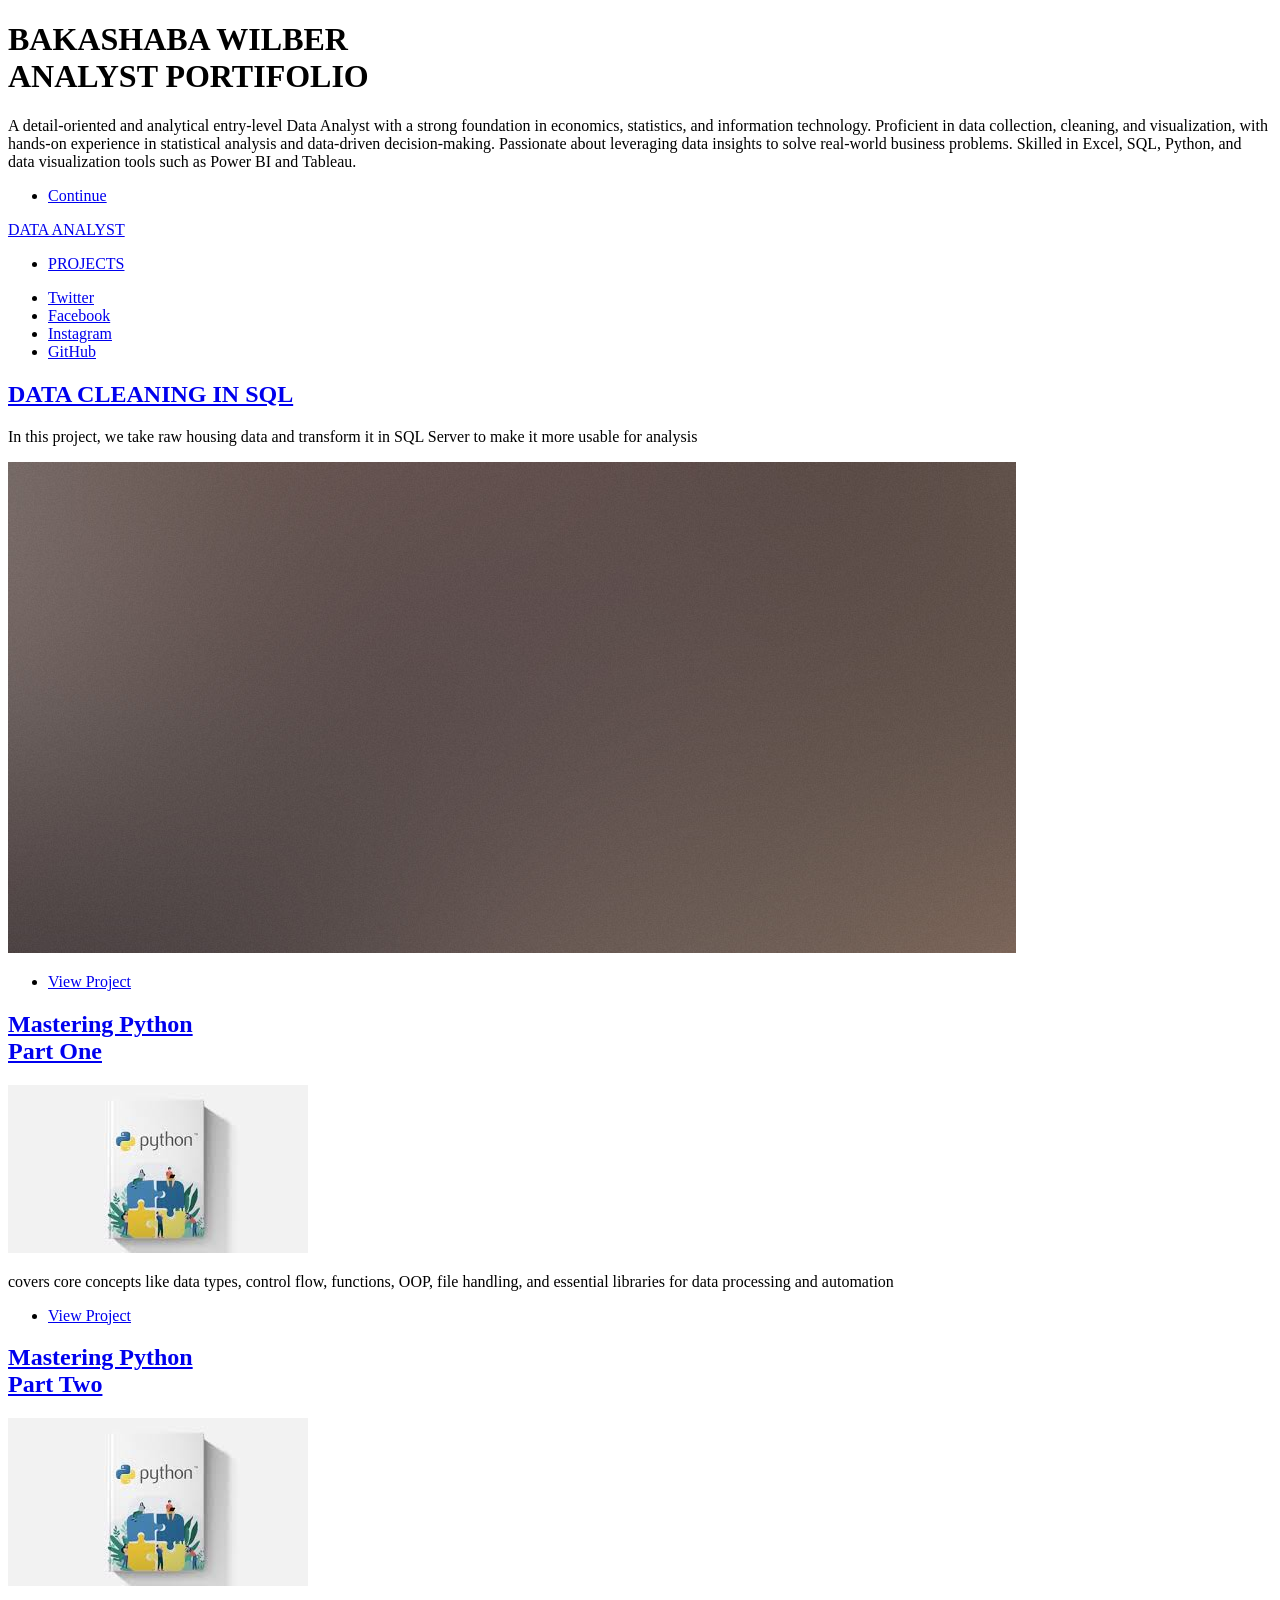
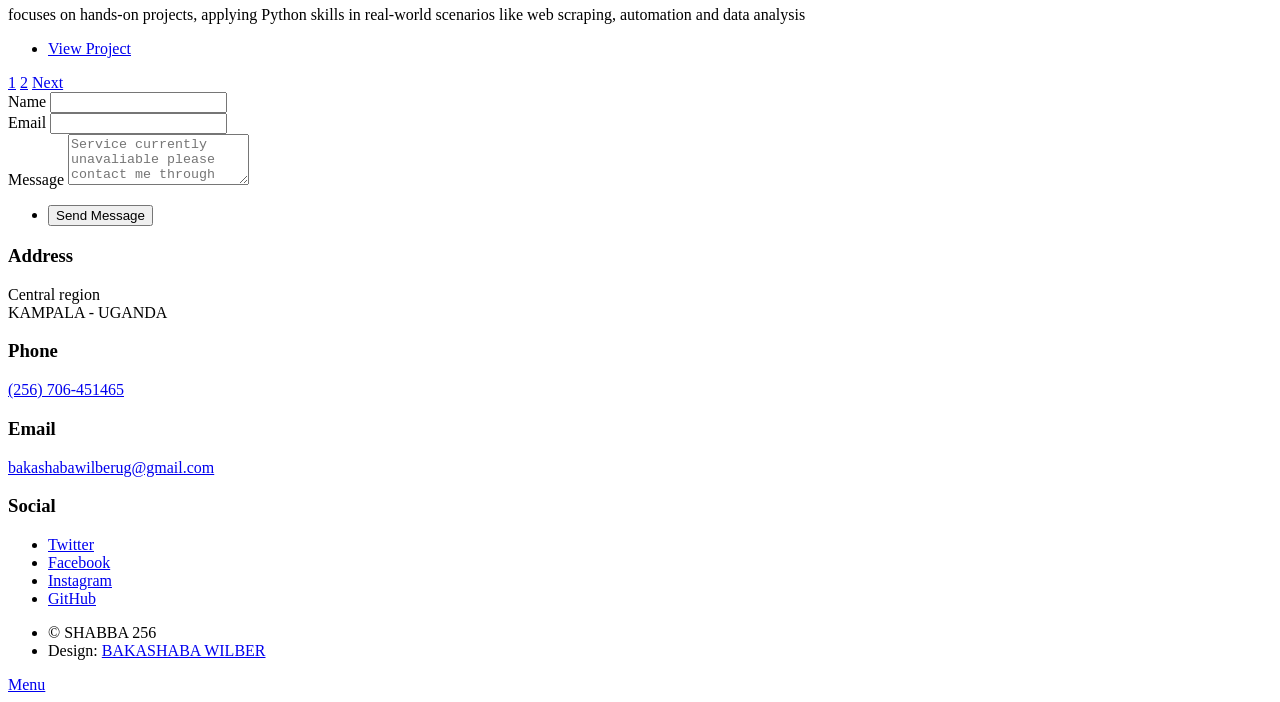
==== commit 71edda18: "Update index.html" ====
--- a/index.html
+++ b/index.html
@@ -81,7 +81,7 @@
 										Part Two</a></h2>
 									</header>
 									<a href="https://github.com/Shabba256/MasteringPyP2" class="image fit" target="_blank"><img src="images/mastpy.jpg" alt="" /></a>
-									<p>focuses on hands-on projects, applying Python skills in real-world scenarios like web scraping, automation, data analysis, and app development. 🚀</p>
+									<p>focuses on hands-on projects, applying Python skills in real-world scenarios like web scraping, automation and data analysis</p>
 									<ul class="actions special">
 										<li><a href="https://github.com/Shabba256/MasteringPyP2" class="button" target="_blank">View Project</a></li>
 									</ul>
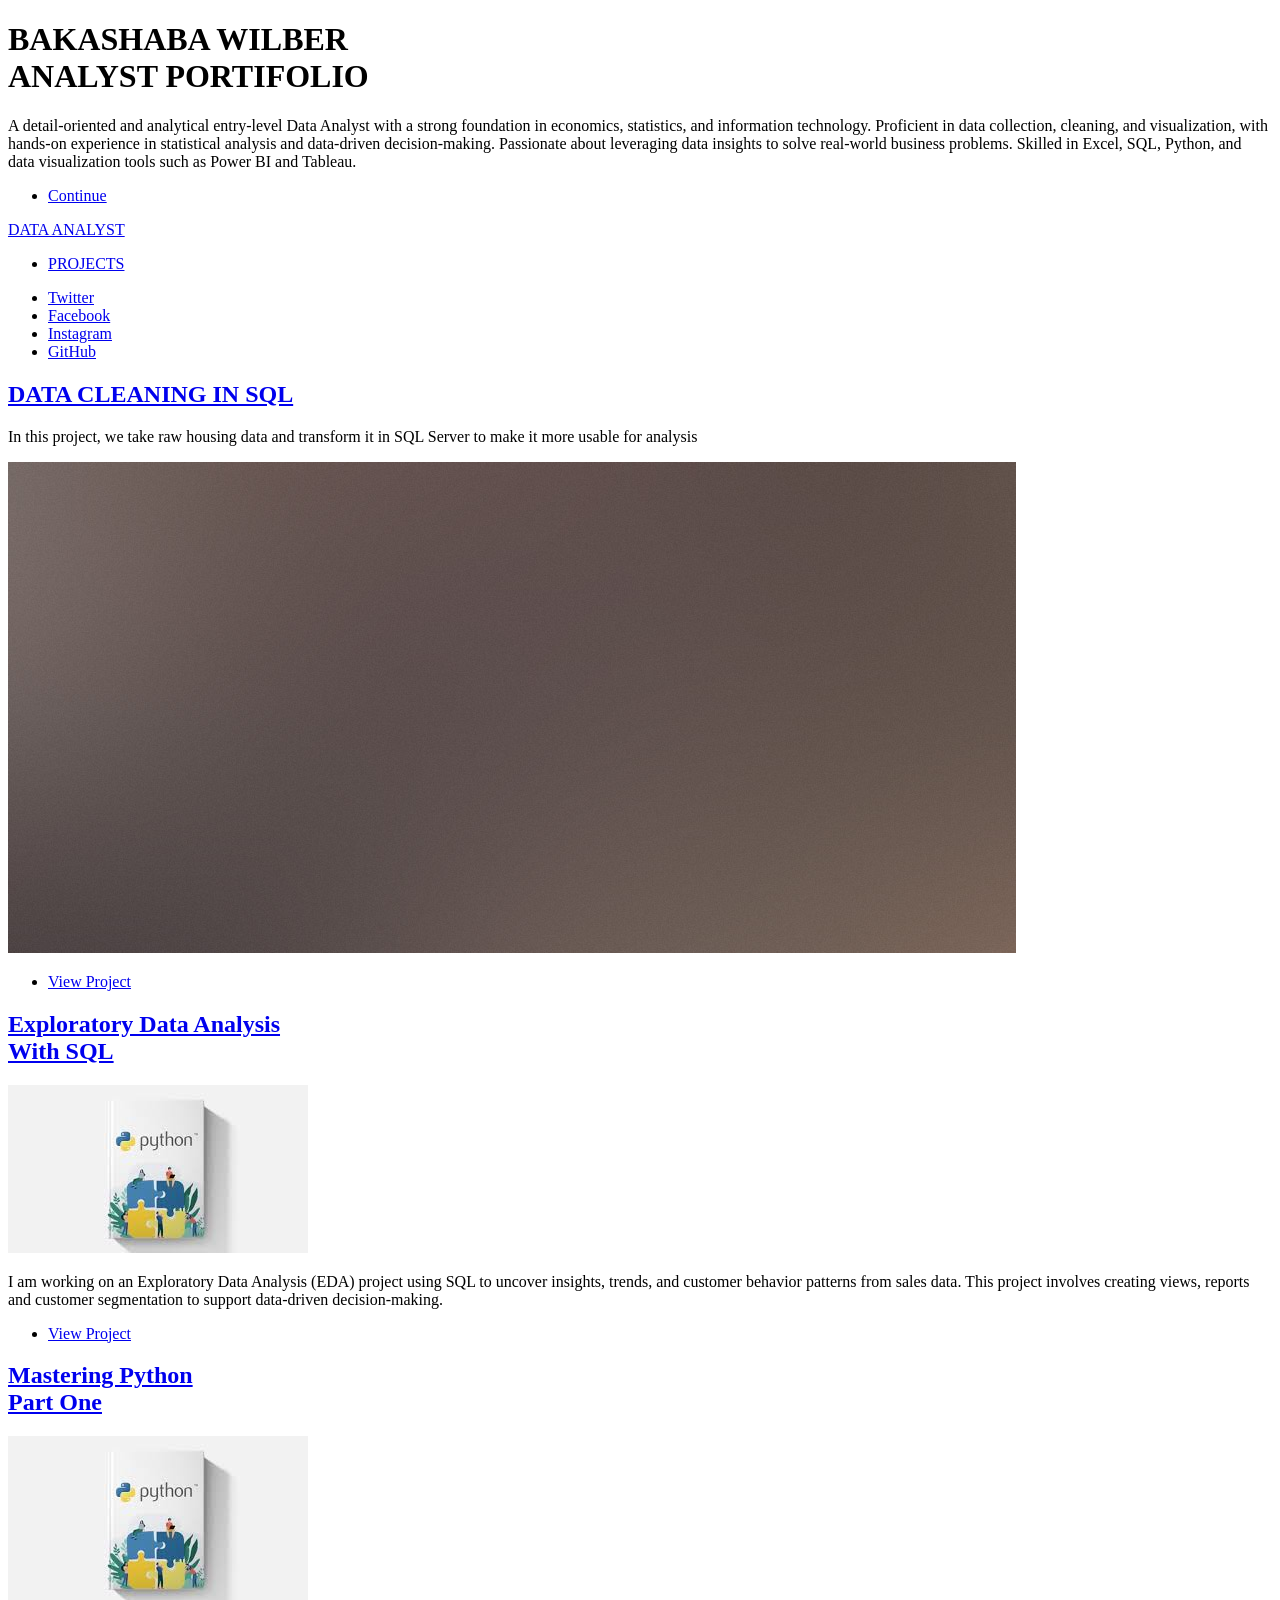
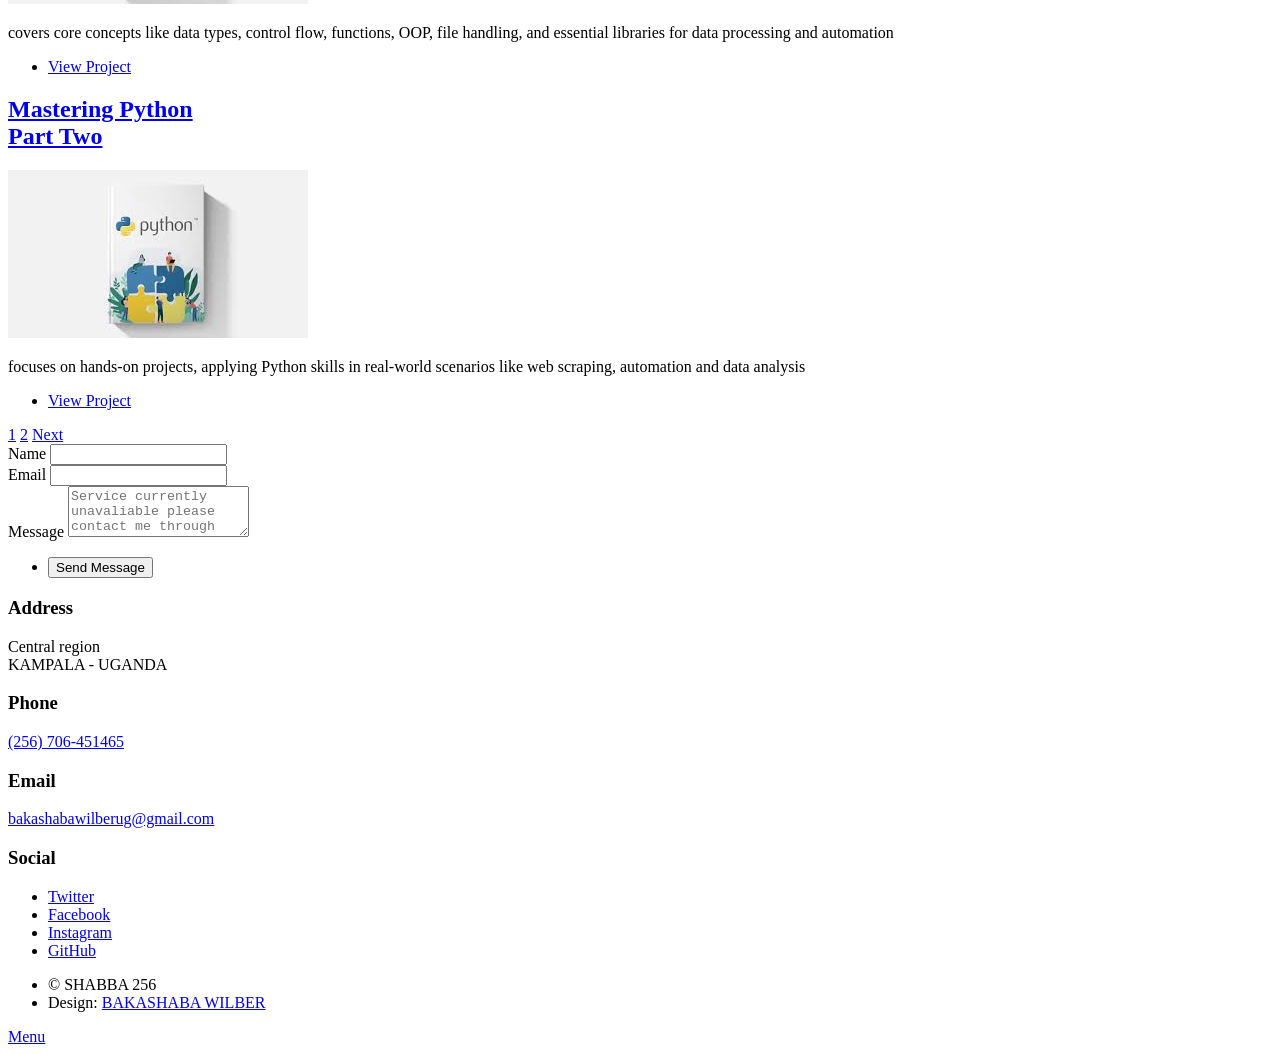
==== commit ad19101a: "Update index.html" ====
--- a/index.html
+++ b/index.html
@@ -64,6 +64,17 @@
 
 						<!-- Posts -->
 							<section class="posts">
+								<article>
+									<header>
+										<h2><a href="https://github.com/Shabba256/Exploratory-Data-Analysis-Project1" target="_blank">Exploratory Data Analysis<br />
+										With SQL</a></h2>
+									</header>
+									<a href="https://github.com/Shabba256/Exploratory-Data-Analysis-Project1" class="image fit" target="_blank"><img src="images/mastpy.jpg" alt="" /></a>
+									<p>I am working on an Exploratory Data Analysis (EDA) project using SQL to uncover insights, trends, and customer behavior patterns from sales data. This project involves creating views, reports and customer segmentation to support data-driven decision-making.</p>
+									<ul class="actions special">
+										<li><a href="https://github.com/Shabba256/Exploratory-Data-Analysis-Project1" class="button" target="_blank">View Project</a></li>
+									</ul>
+								</article>
 								<article>
 									<header>
 										<h2><a href="https://github.com/Shabba256/Mastering-Python-p1" target="_blank">Mastering Python<br />
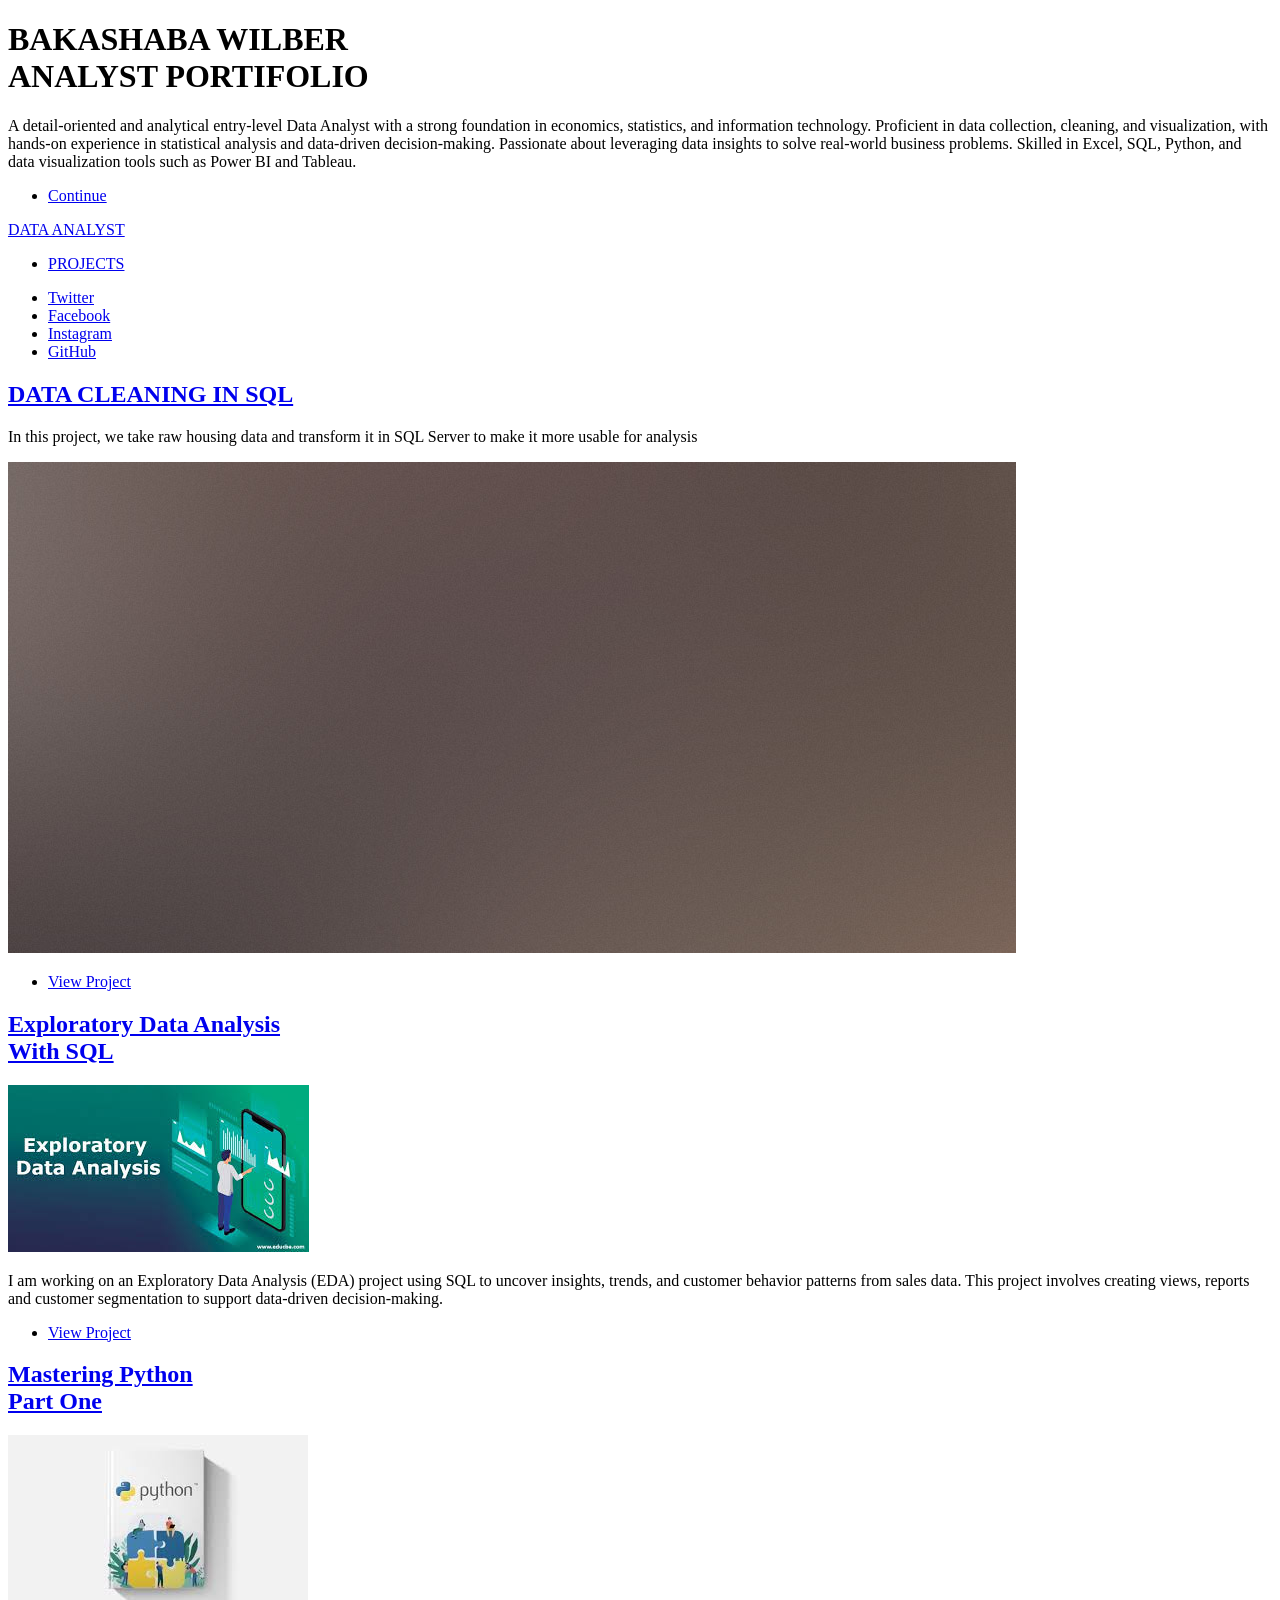
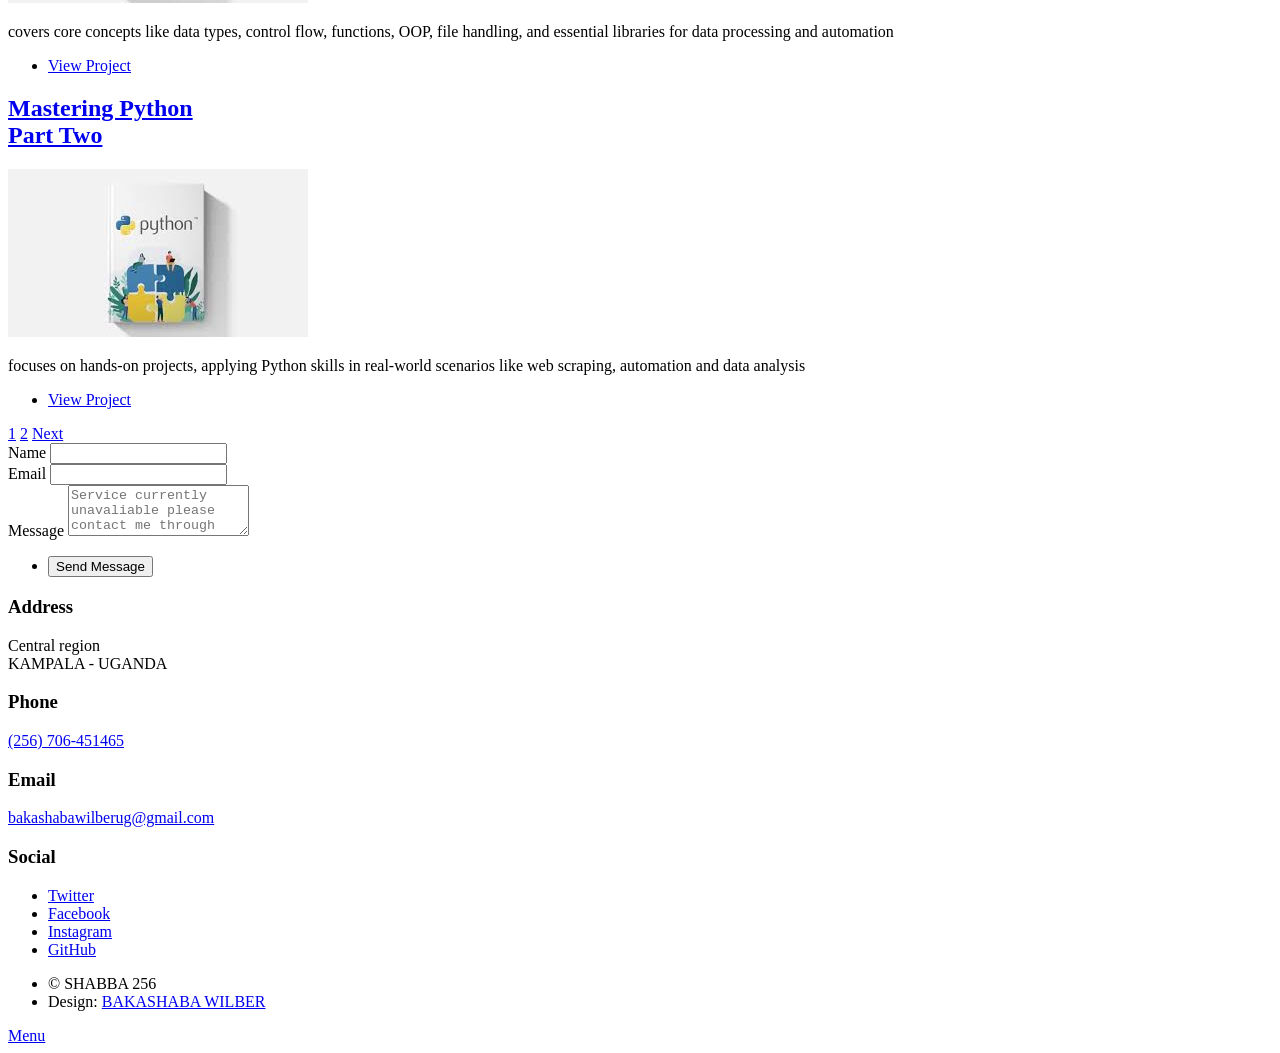
==== commit 7347d381: "img updates" ====
--- a/index.html
+++ b/index.html
@@ -69,7 +69,7 @@
 										<h2><a href="https://github.com/Shabba256/Exploratory-Data-Analysis-Project1" target="_blank">Exploratory Data Analysis<br />
 										With SQL</a></h2>
 									</header>
-									<a href="https://github.com/Shabba256/Exploratory-Data-Analysis-Project1" class="image fit" target="_blank"><img src="images/mastpy.jpg" alt="" /></a>
+									<a href="https://github.com/Shabba256/Exploratory-Data-Analysis-Project1" class="image fit" target="_blank"><img src="images/edasql.jpg" alt="" /></a>
 									<p>I am working on an Exploratory Data Analysis (EDA) project using SQL to uncover insights, trends, and customer behavior patterns from sales data. This project involves creating views, reports and customer segmentation to support data-driven decision-making.</p>
 									<ul class="actions special">
 										<li><a href="https://github.com/Shabba256/Exploratory-Data-Analysis-Project1" class="button" target="_blank">View Project</a></li>
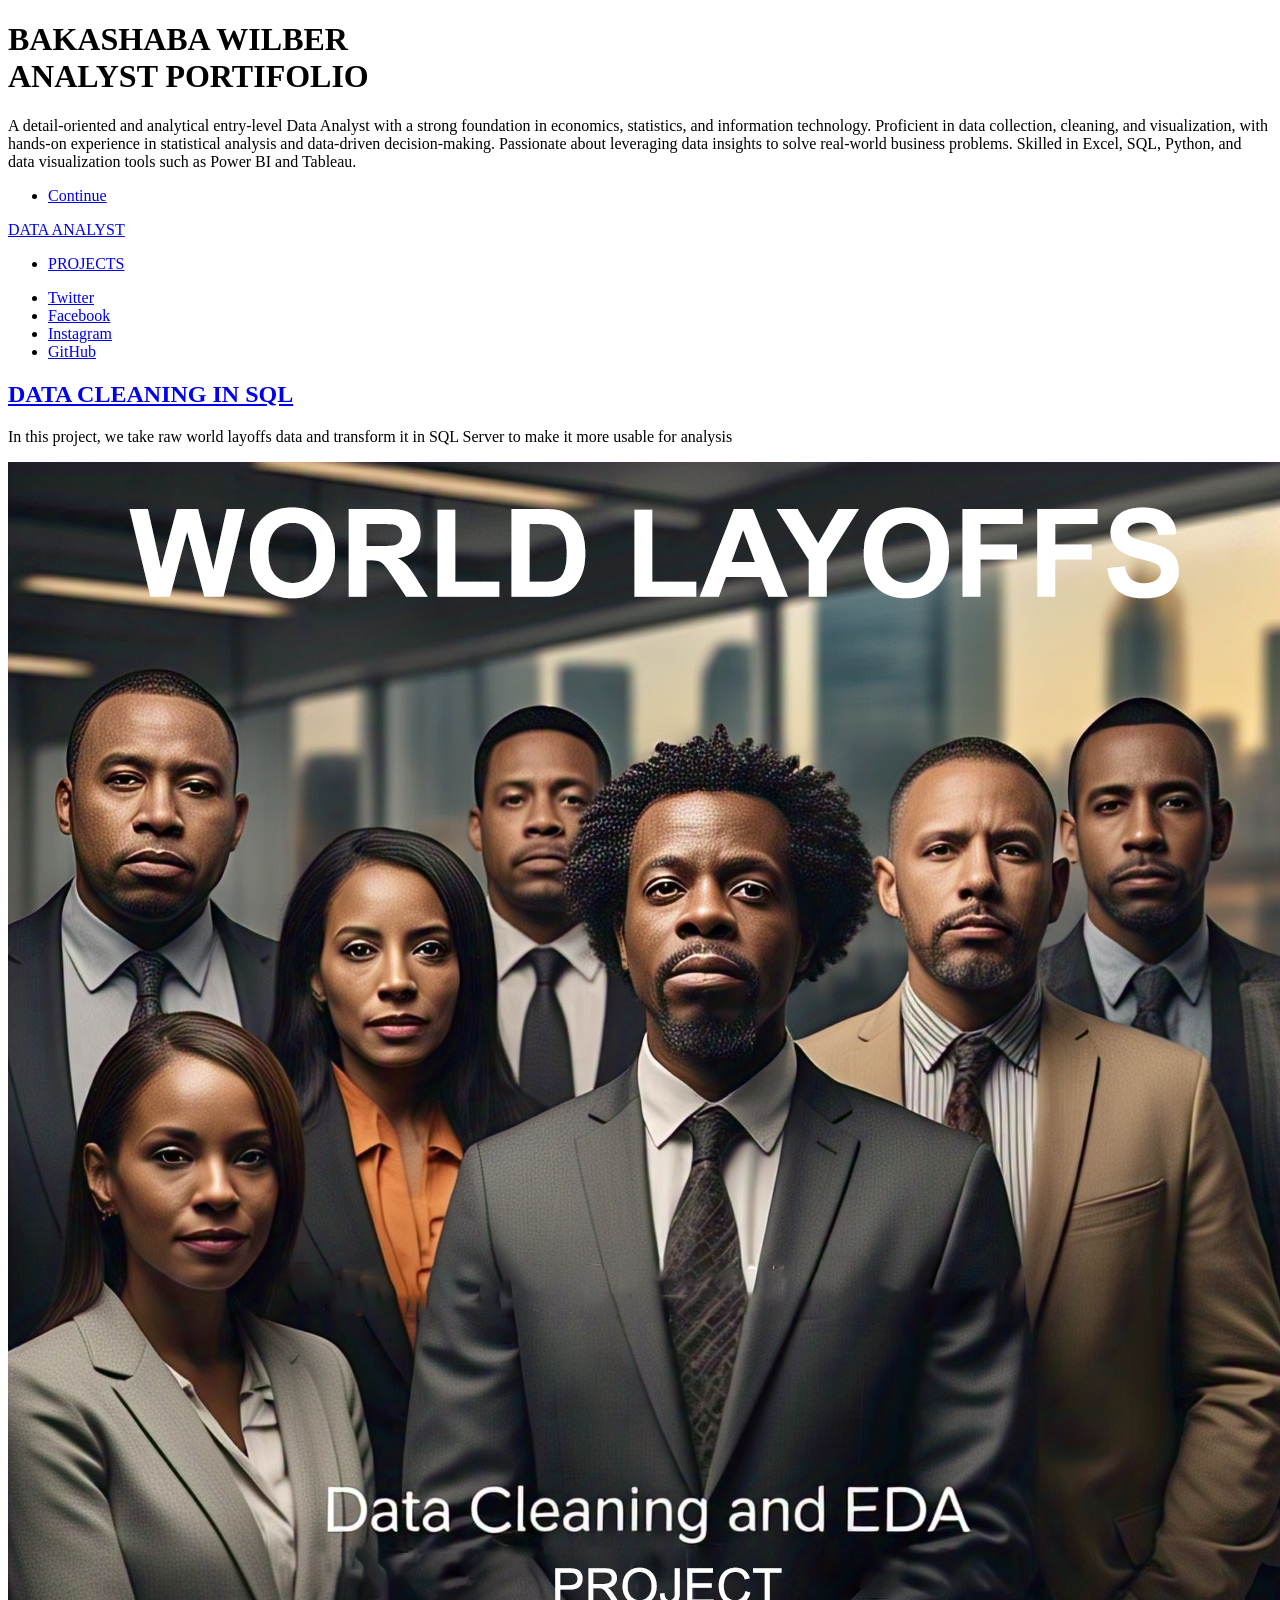
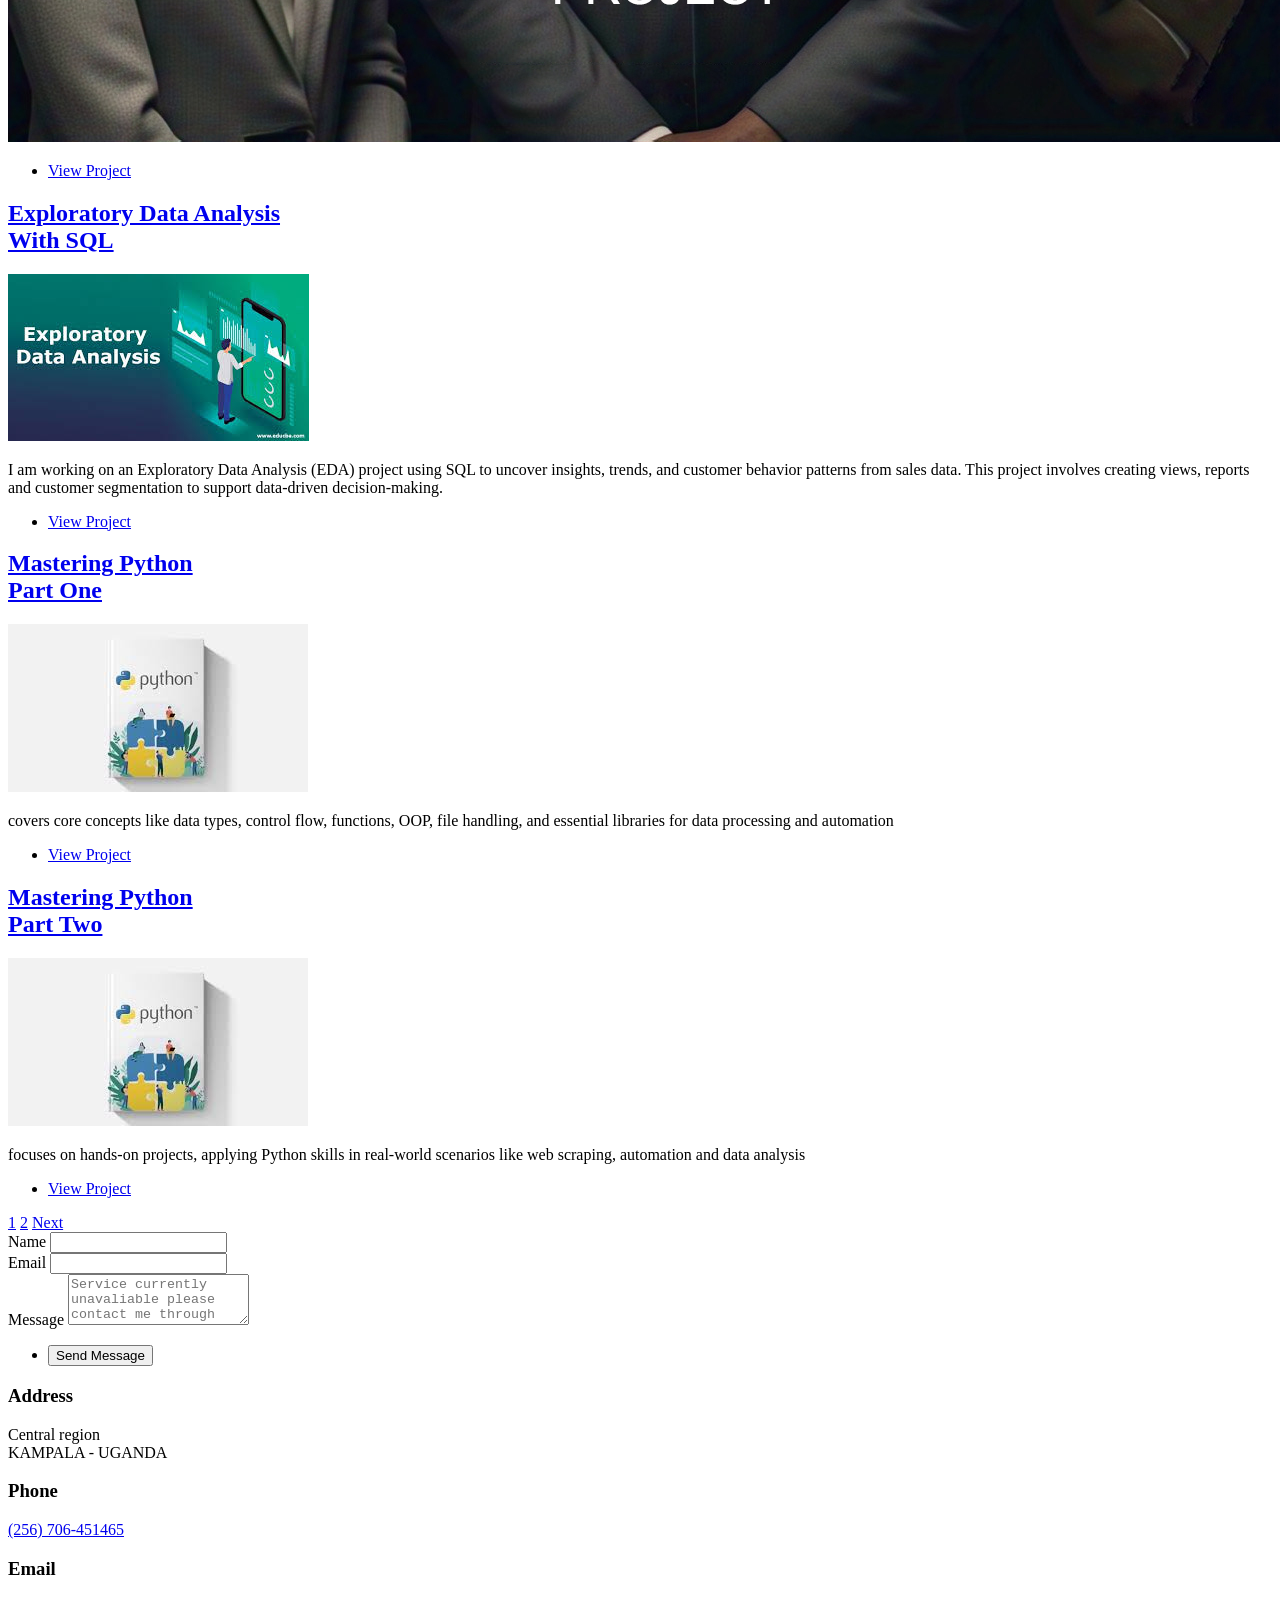
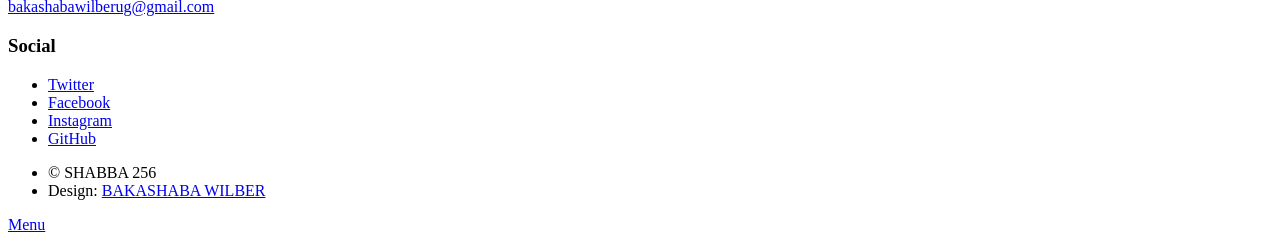
==== commit 359f7a84: "more" ====
--- a/index.html
+++ b/index.html
@@ -53,12 +53,12 @@
 						<!-- Featured Post -->
 							<article class="post featured">
 								<header class="major">
-									<h2><a href="#" target="_blank">DATA CLEANING IN SQL</a></h2>
-									<p>In this project, we take raw housing data and transform it in SQL Server to make it more usable for analysis </p>
+									<h2><a href="https://github.com/Shabba256/Data-Cleaning-and-EDA-project-SQL" target="_blank">DATA CLEANING IN SQL</a></h2>
+									<p>In this project, we take raw world layoffs data and transform it in SQL Server to make it more usable for analysis </p>
 								</header>
-								<a href="#" class="image main" target="_blank"><img src="images/pic01.jpg" alt="" /></a>
+								<a href="https://github.com/Shabba256/Data-Cleaning-and-EDA-project-SQL" class="image main" target="_blank"><img src="images/worldlayoffs.jpg" alt="" /></a>
 								<ul class="actions special">
-									<li><a href="#" class="button large" target="_blank">View Project</a></li>
+									<li><a href="https://github.com/Shabba256/Data-Cleaning-and-EDA-project-SQL" class="button large" target="_blank">View Project</a></li>
 								</ul>
 							</article>
 
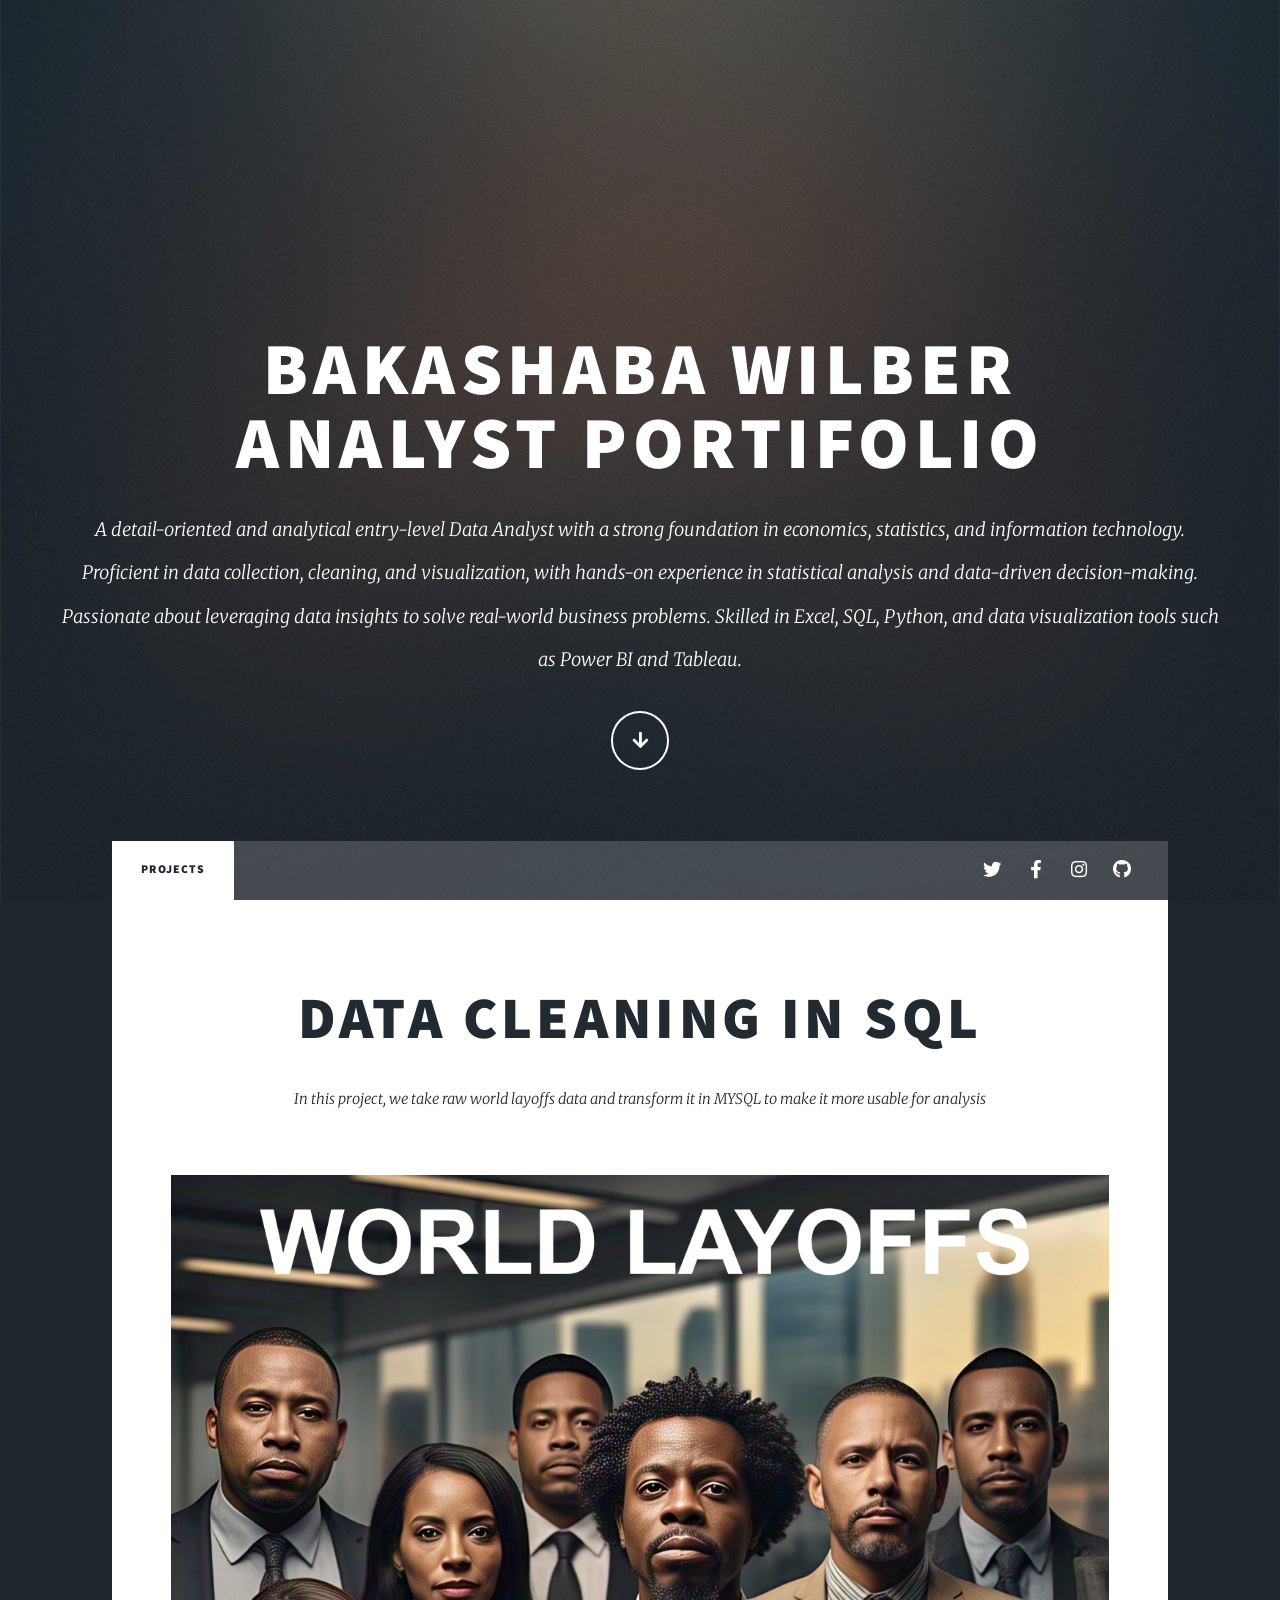
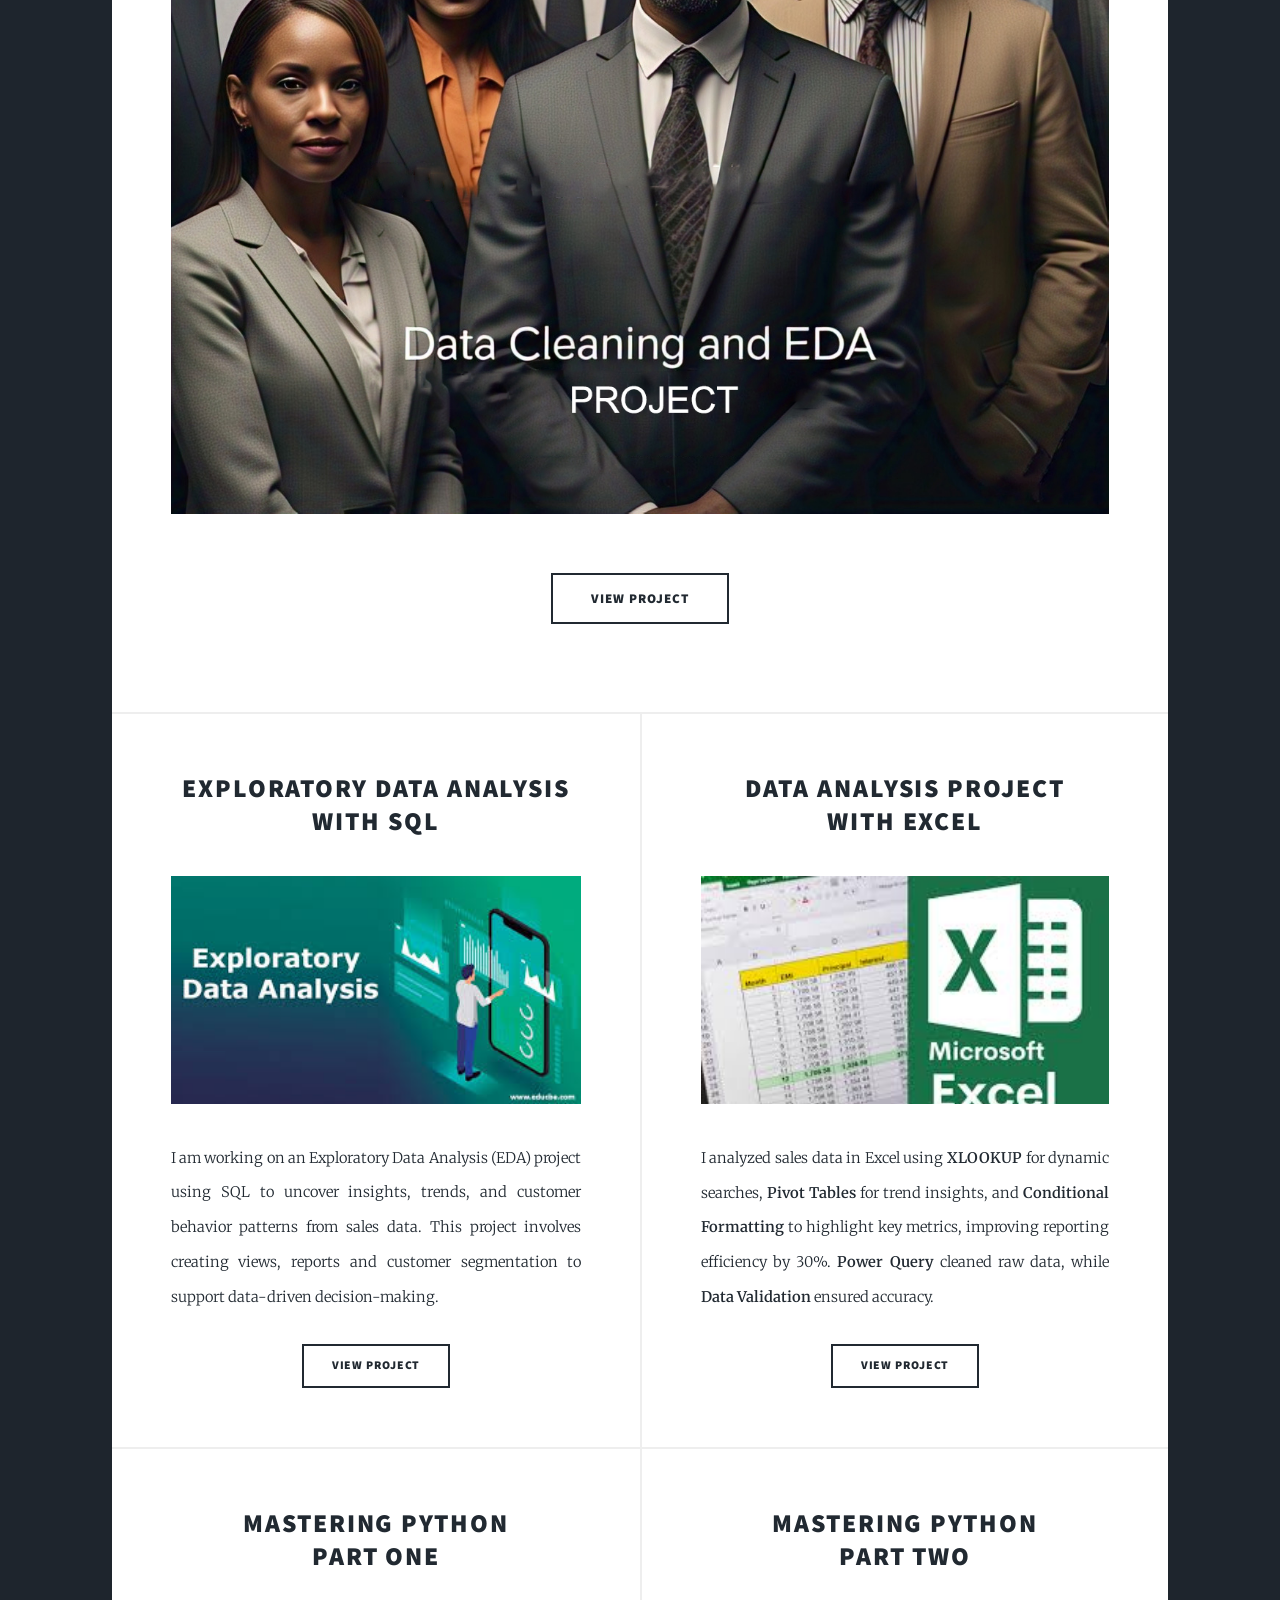
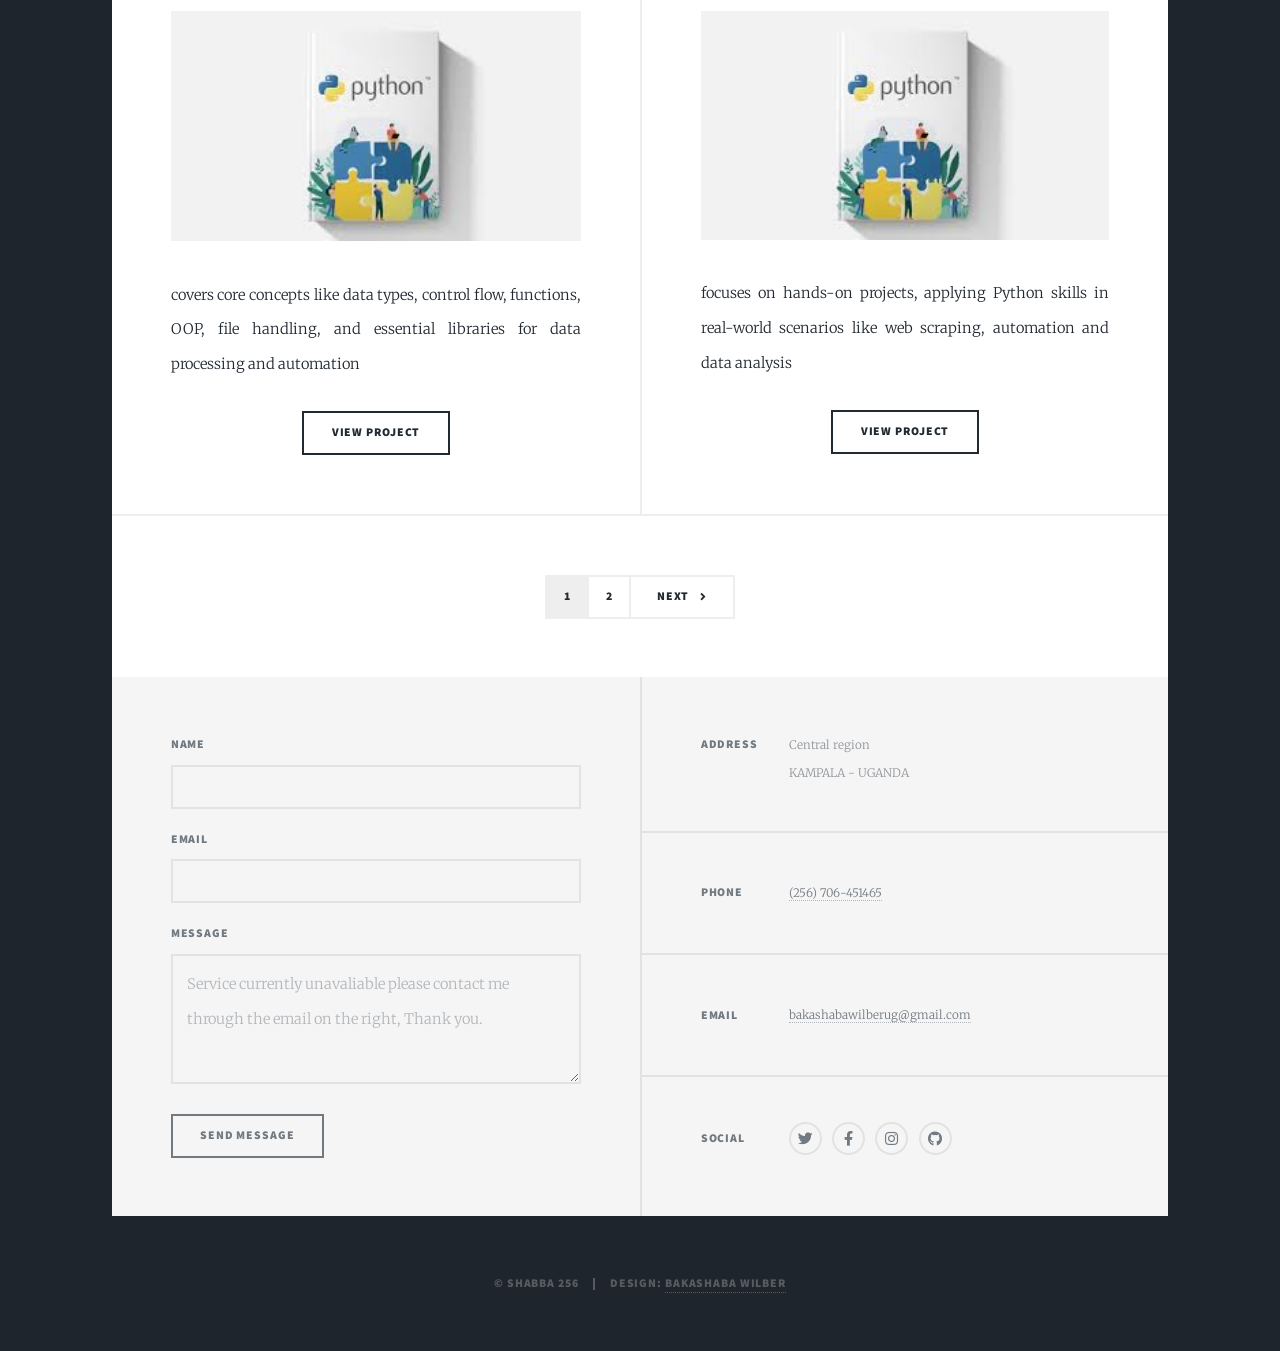
==== commit ef0a8583: "excel" ====
--- a/index.html
+++ b/index.html
@@ -54,7 +54,7 @@
 							<article class="post featured">
 								<header class="major">
 									<h2><a href="https://github.com/Shabba256/Data-Cleaning-and-EDA-project-SQL" target="_blank">DATA CLEANING IN SQL</a></h2>
-									<p>In this project, we take raw world layoffs data and transform it in SQL Server to make it more usable for analysis </p>
+									<p>In this project, we take raw world layoffs data and transform it in  MYSQL  to make it more usable for analysis </p>
 								</header>
 								<a href="https://github.com/Shabba256/Data-Cleaning-and-EDA-project-SQL" class="image main" target="_blank"><img src="images/worldlayoffs.jpg" alt="" /></a>
 								<ul class="actions special">
@@ -73,6 +73,17 @@
 									<p>I am working on an Exploratory Data Analysis (EDA) project using SQL to uncover insights, trends, and customer behavior patterns from sales data. This project involves creating views, reports and customer segmentation to support data-driven decision-making.</p>
 									<ul class="actions special">
 										<li><a href="https://github.com/Shabba256/Exploratory-Data-Analysis-Project1" class="button" target="_blank">View Project</a></li>
+									</ul>
+								</article>
+								<article>
+									<header>
+										<h2><a href="https://github.com/Shabba256/Excel-project" target="_blank">Data Analysis Project<br />
+										With Excel</a></h2>
+									</header>
+									<a href="https://github.com/Shabba256/Excel-project" class="image fit excelimg" target="_blank"><img src="images/excel2.jpg" alt="" /></a>
+									<p>I analyzed sales data in Excel using <strong>XLOOKUP</strong> for dynamic searches, <strong>Pivot Tables</strong> for trend insights, and <strong>Conditional Formatting</strong> to highlight key metrics, improving reporting efficiency by 30%. <strong>Power Query</strong> cleaned raw data, while <strong>Data Validation</strong> ensured accuracy.</p>
+									<ul class="actions special">
+										<li><a href="https://github.com/Shabba256/Excel-project" class="button" target="_blank">View Project</a></li>
 									</ul>
 								</article>
 								<article>
--- a/assets/css/main.css
+++ b/assets/css/main.css
@@ -4686,4 +4686,7 @@
 			visibility: visible;
 		}
 
+	}
+	.excelimg {
+		height: 228px;
 	}
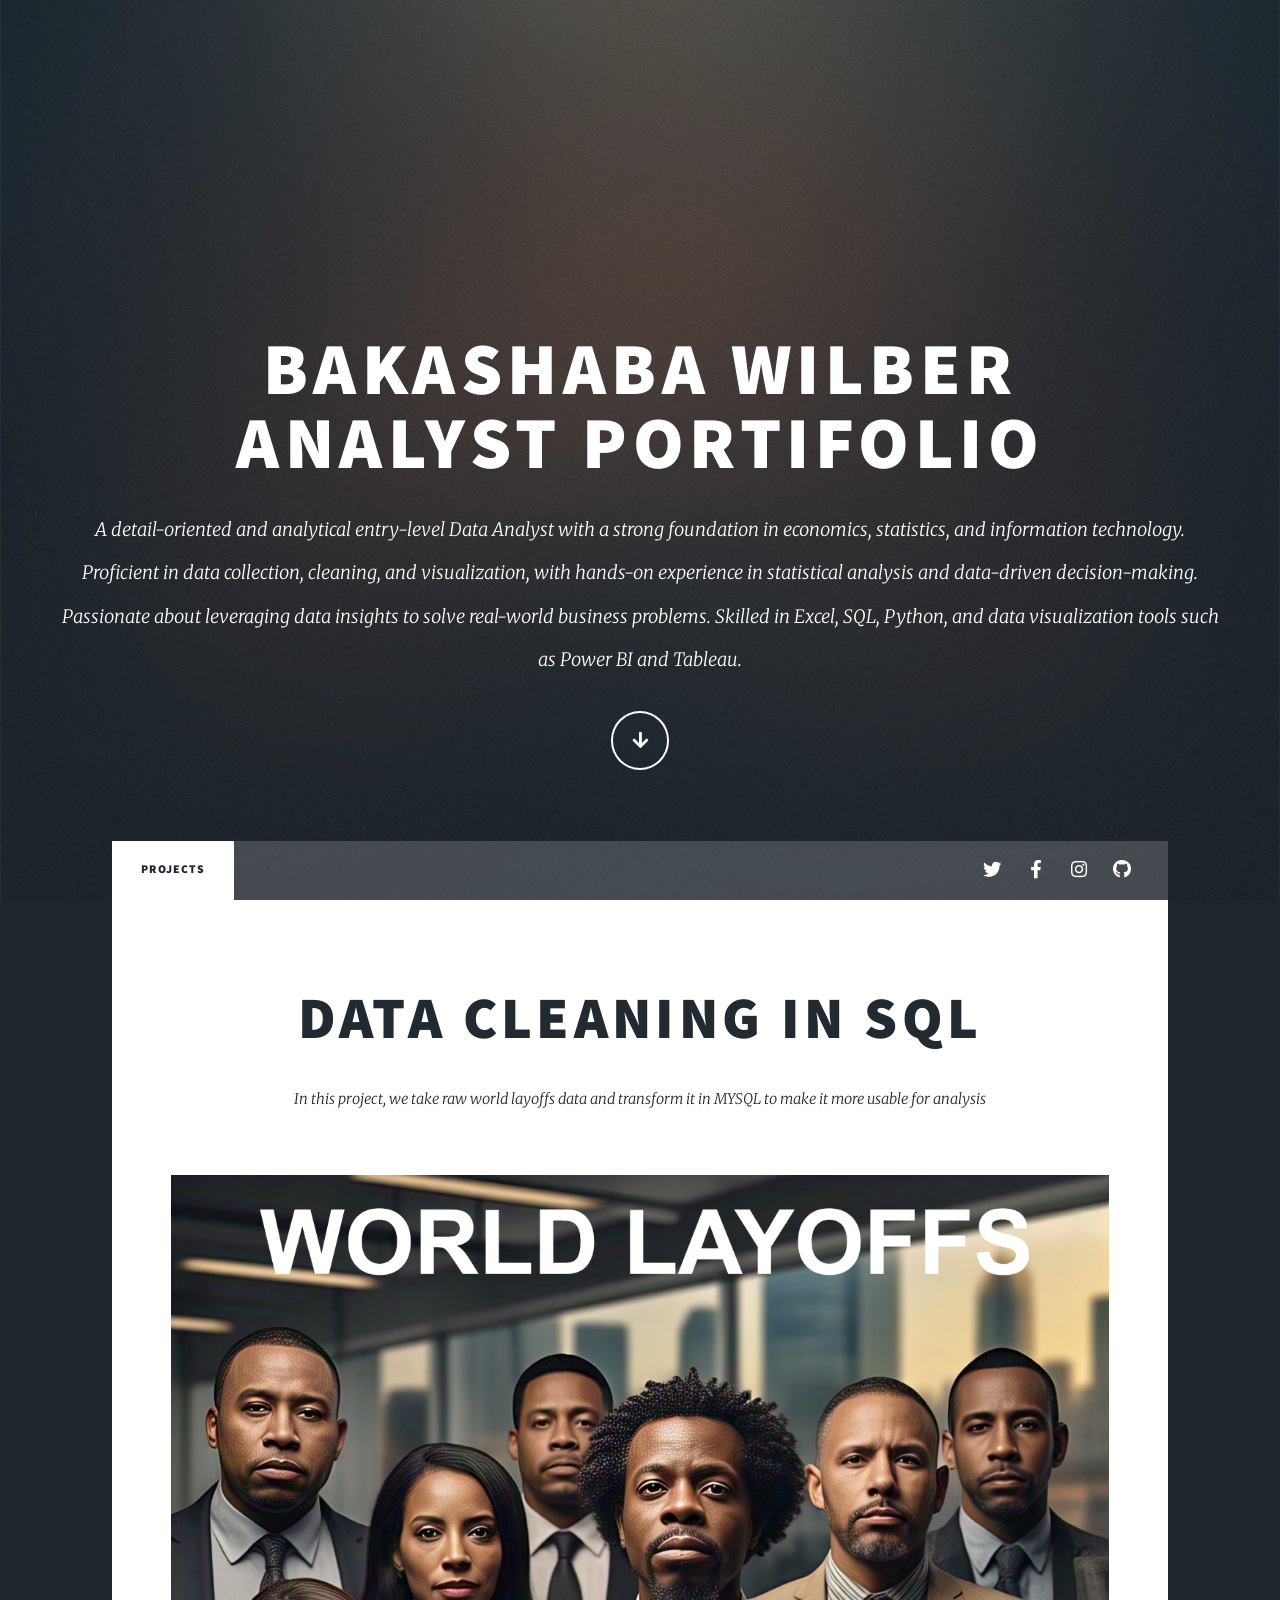
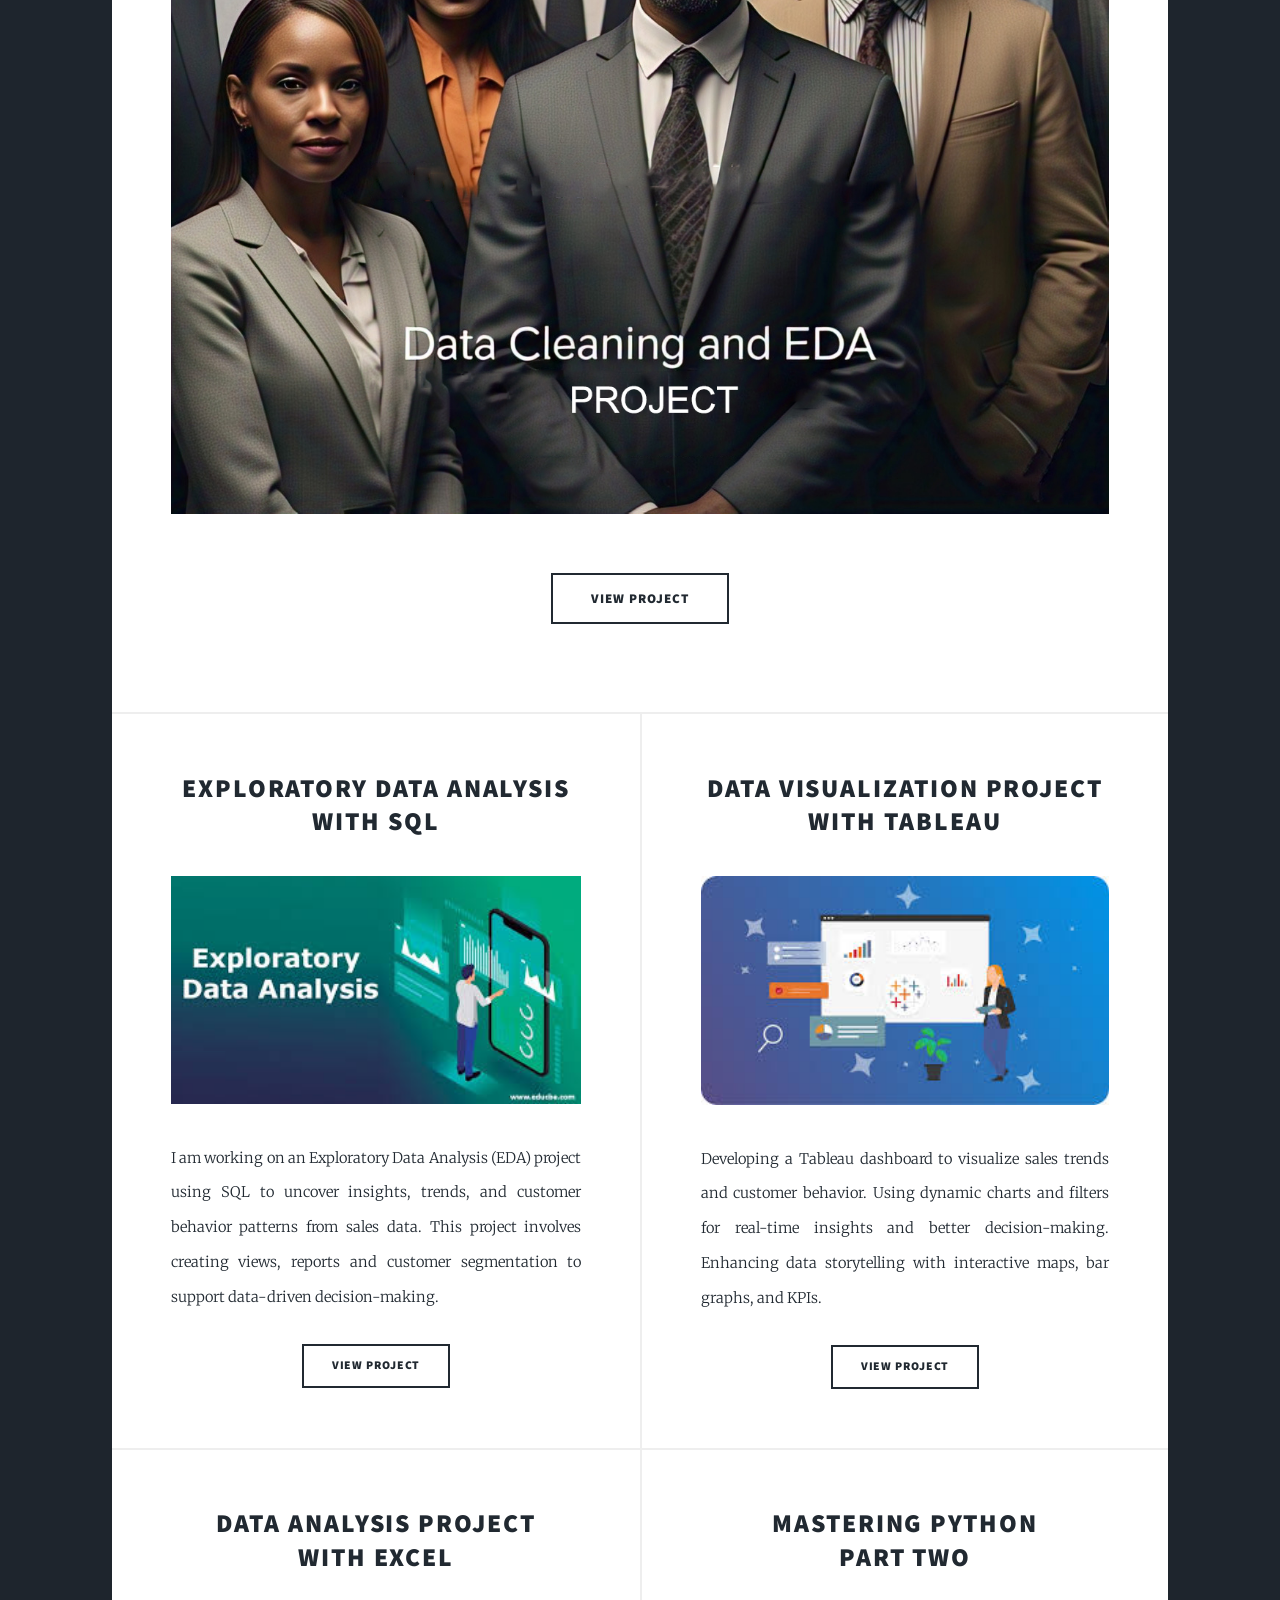
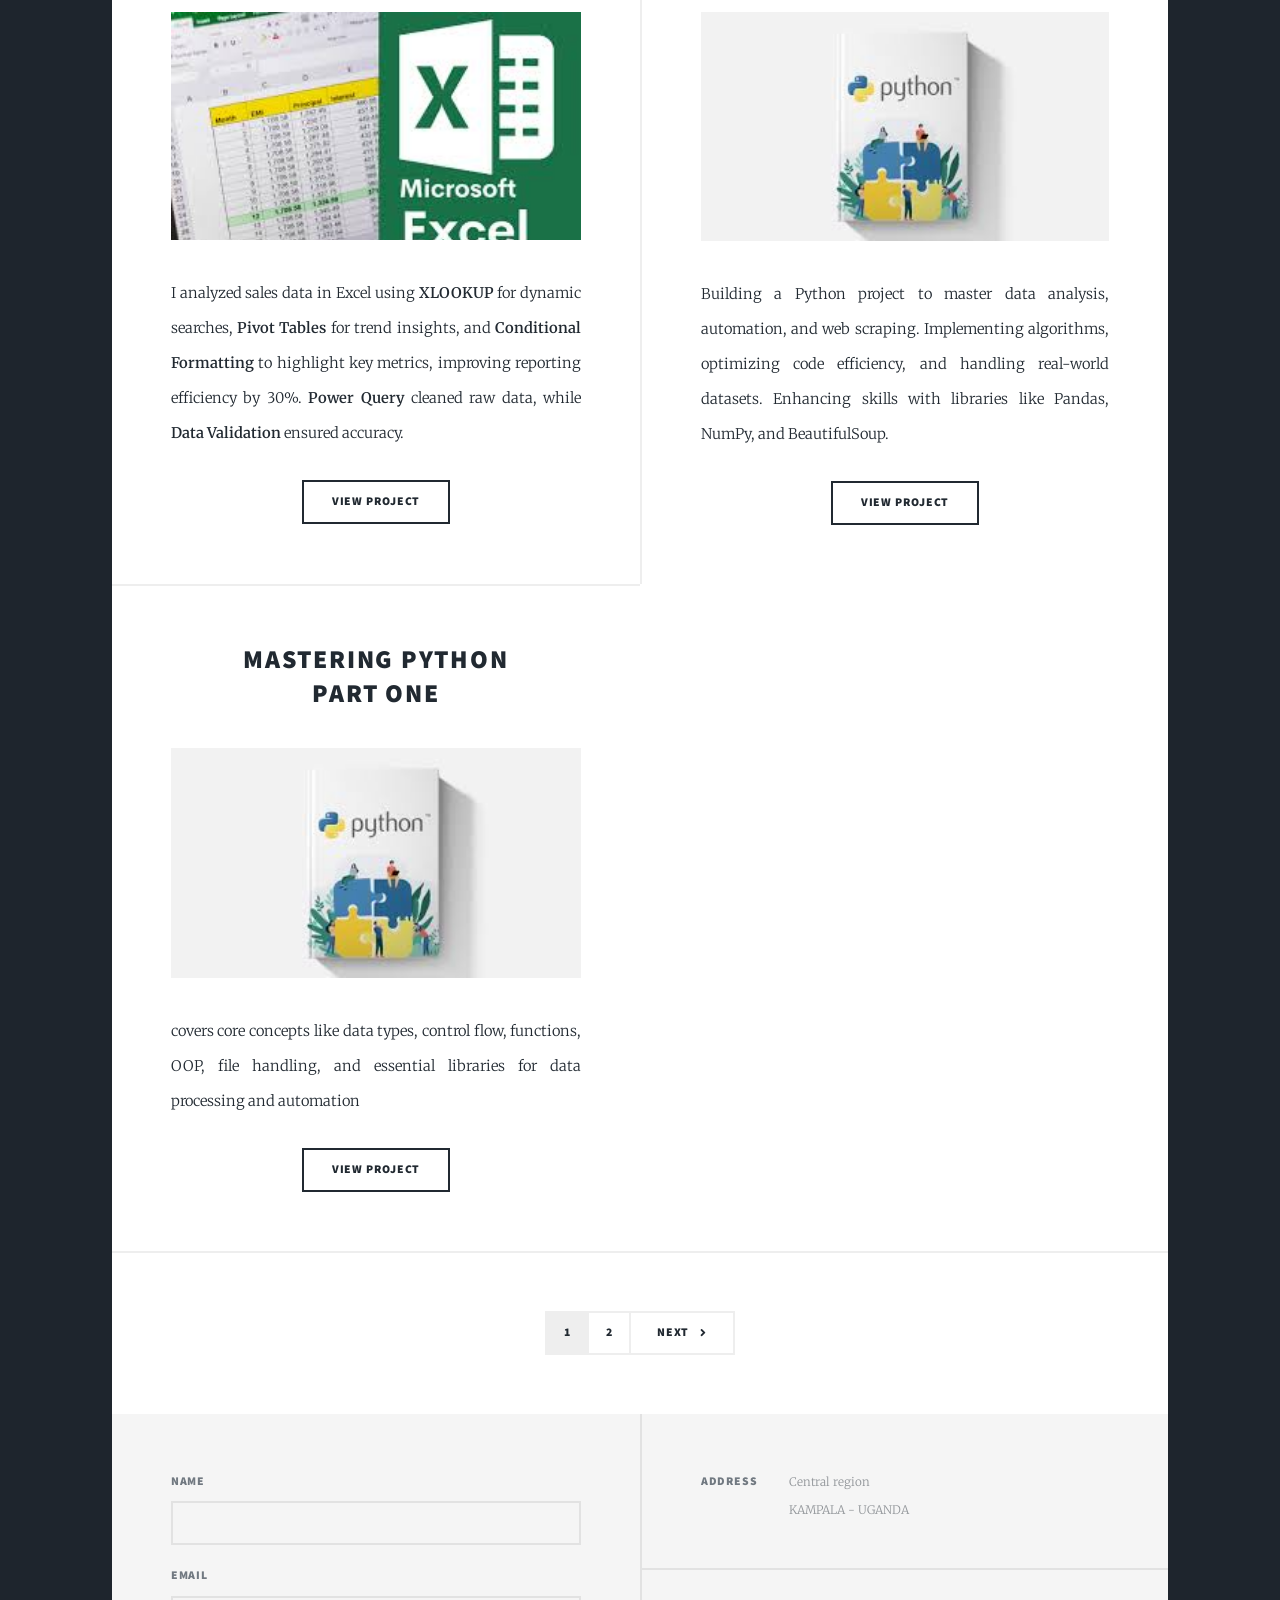
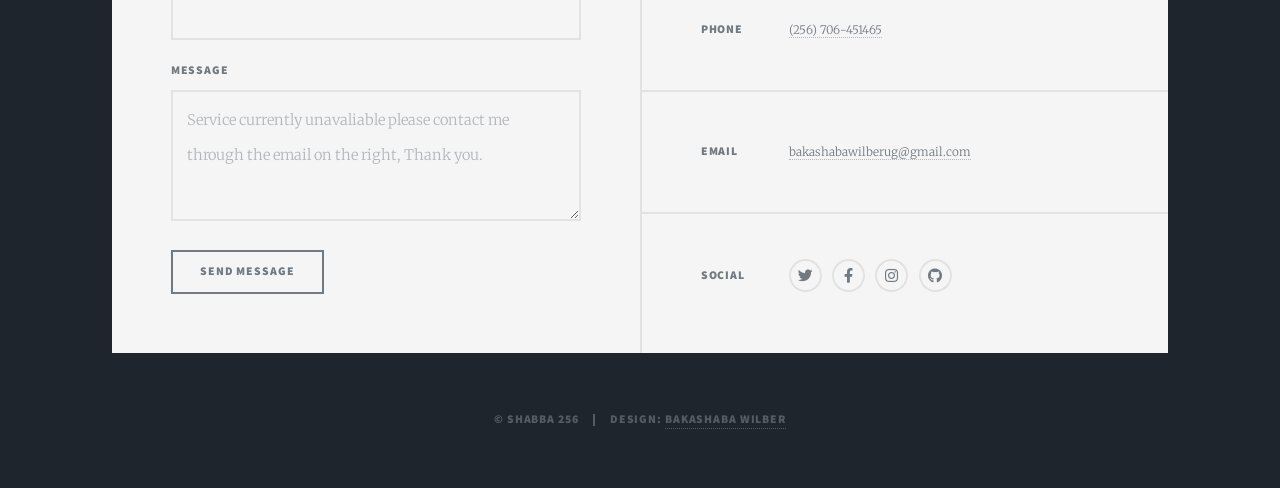
==== commit 58f3106b: "more" ====
--- a/index.html
+++ b/index.html
@@ -77,6 +77,17 @@
 								</article>
 								<article>
 									<header>
+										<h2><a href="https://github.com/Shabba256/Tableau-Full-Project-1" target="_blank">DATA VISUALIZATION PROJECT<br />
+										With TABLEAU</a></h2>
+									</header>
+									<a href="https://github.com/Shabba256/Tableau-Full-Project-1" class="image fit" target="_blank"><img src="images/tableau.jpg" alt="" /></a>
+									<p>Developing a Tableau dashboard to visualize sales trends and customer behavior. Using dynamic charts and filters for real-time insights and better decision-making. Enhancing data storytelling with interactive maps, bar graphs, and KPIs.</p>
+									<ul class="actions special">
+										<li><a href="https://github.com/Shabba256/Tableau-Full-Project-1" class="button" target="_blank">View Project</a></li>
+									</ul>
+								</article>
+								<article>
+									<header>
 										<h2><a href="https://github.com/Shabba256/Excel-project" target="_blank">Data Analysis Project<br />
 										With Excel</a></h2>
 									</header>
@@ -88,6 +99,17 @@
 								</article>
 								<article>
 									<header>
+										<h2><a href="https://github.com/Shabba256/MasteringPyP2" target="_blank">Mastering Python<br />
+										Part Two</a></h2>
+									</header>
+									<a href="https://github.com/Shabba256/MasteringPyP2" class="image fit" target="_blank"><img src="images/mastpy.jpg" alt="" /></a>
+									<p>Building a Python project to master data analysis, automation, and web scraping. Implementing algorithms, optimizing code efficiency, and handling real-world datasets. Enhancing skills with libraries like Pandas, NumPy, and BeautifulSoup.</p>
+									<ul class="actions special">
+										<li><a href="https://github.com/Shabba256/MasteringPyP2" class="button" target="_blank">View Project</a></li>
+									</ul>
+								</article>
+								<article>
+									<header>
 										<h2><a href="https://github.com/Shabba256/Mastering-Python-p1" target="_blank">Mastering Python<br />
 										Part One</a></h2>
 									</header>
@@ -97,17 +119,6 @@
 										<li><a href="https://github.com/Shabba256/Mastering-Python-p1" class="button" target="_blank">View Project</a></li>
 									</ul>
 								</article>
-								<article>
-									<header>
-										<h2><a href="https://github.com/Shabba256/MasteringPyP2" target="_blank">Mastering Python<br />
-										Part Two</a></h2>
-									</header>
-									<a href="https://github.com/Shabba256/MasteringPyP2" class="image fit" target="_blank"><img src="images/mastpy.jpg" alt="" /></a>
-									<p>focuses on hands-on projects, applying Python skills in real-world scenarios like web scraping, automation and data analysis</p>
-									<ul class="actions special">
-										<li><a href="https://github.com/Shabba256/MasteringPyP2" class="button" target="_blank">View Project</a></li>
-									</ul>
-									</article>
 							</section>
 
 						<!-- Footer -->
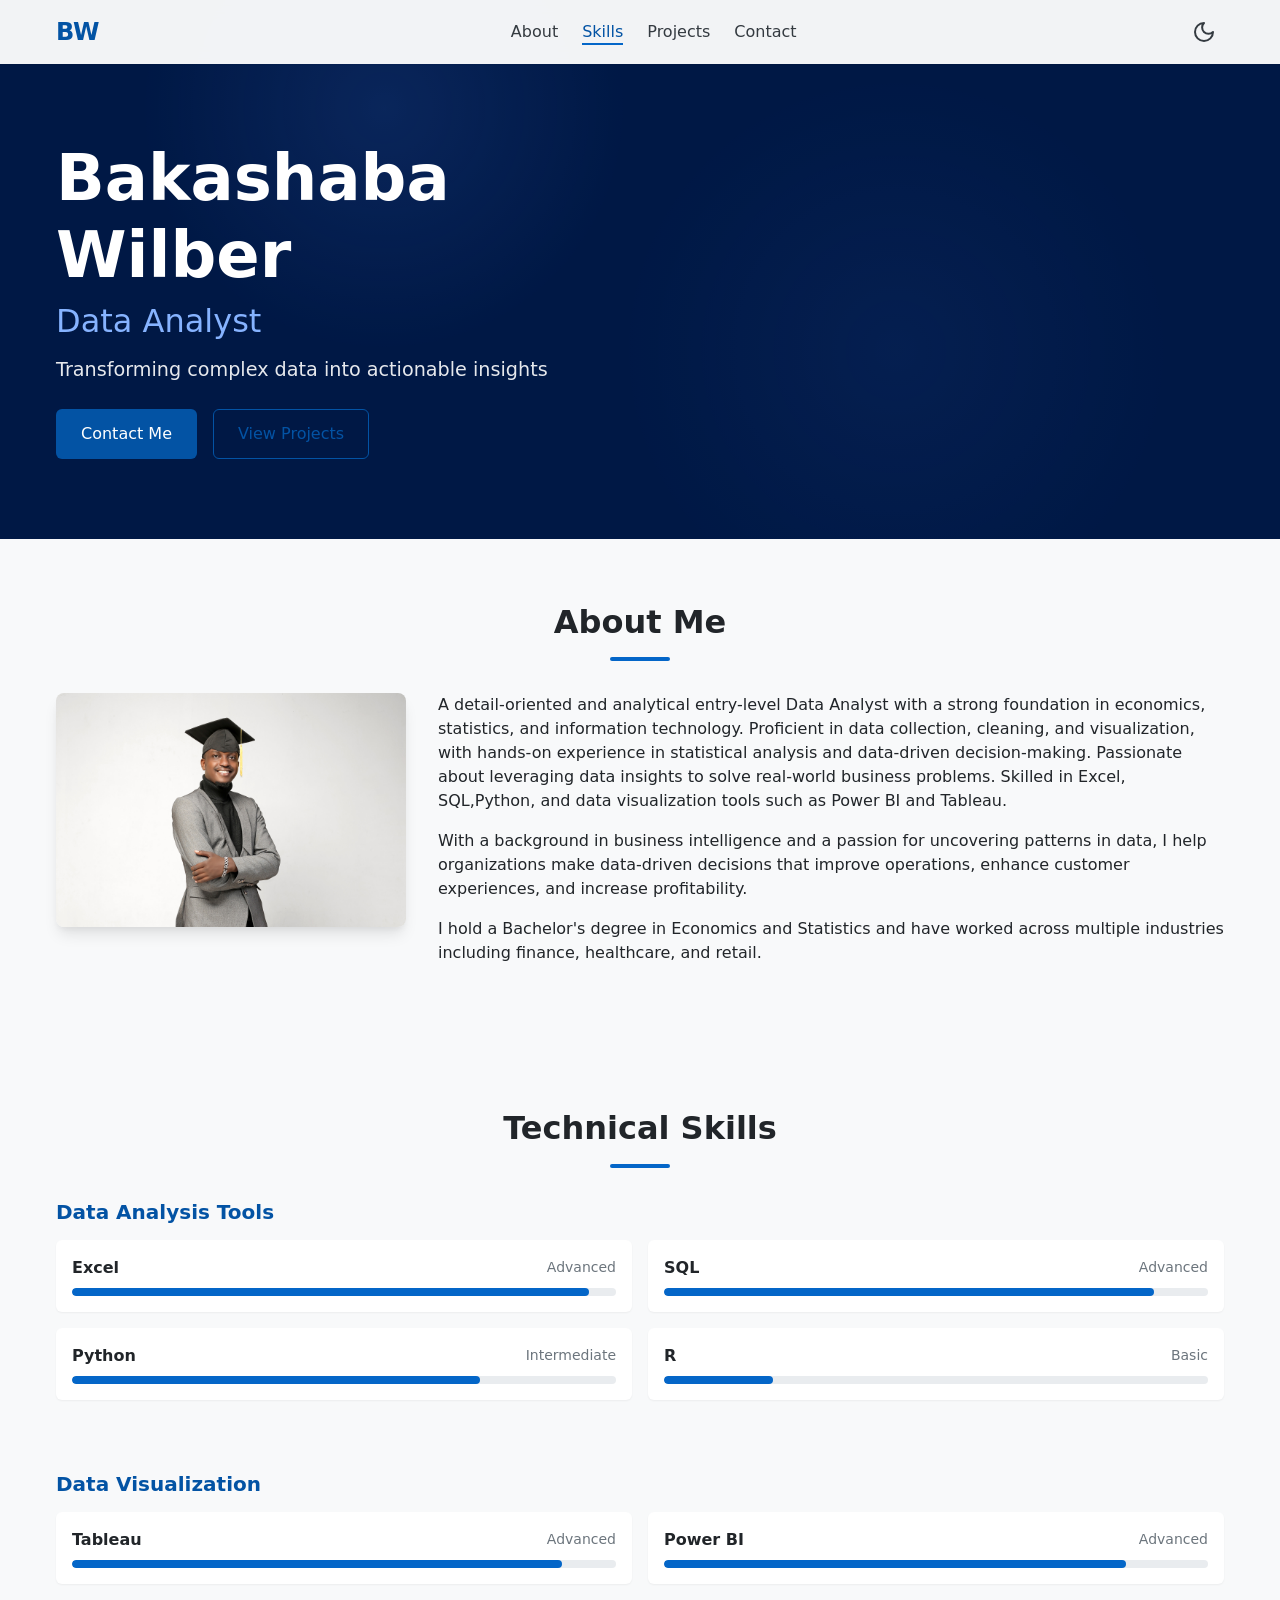
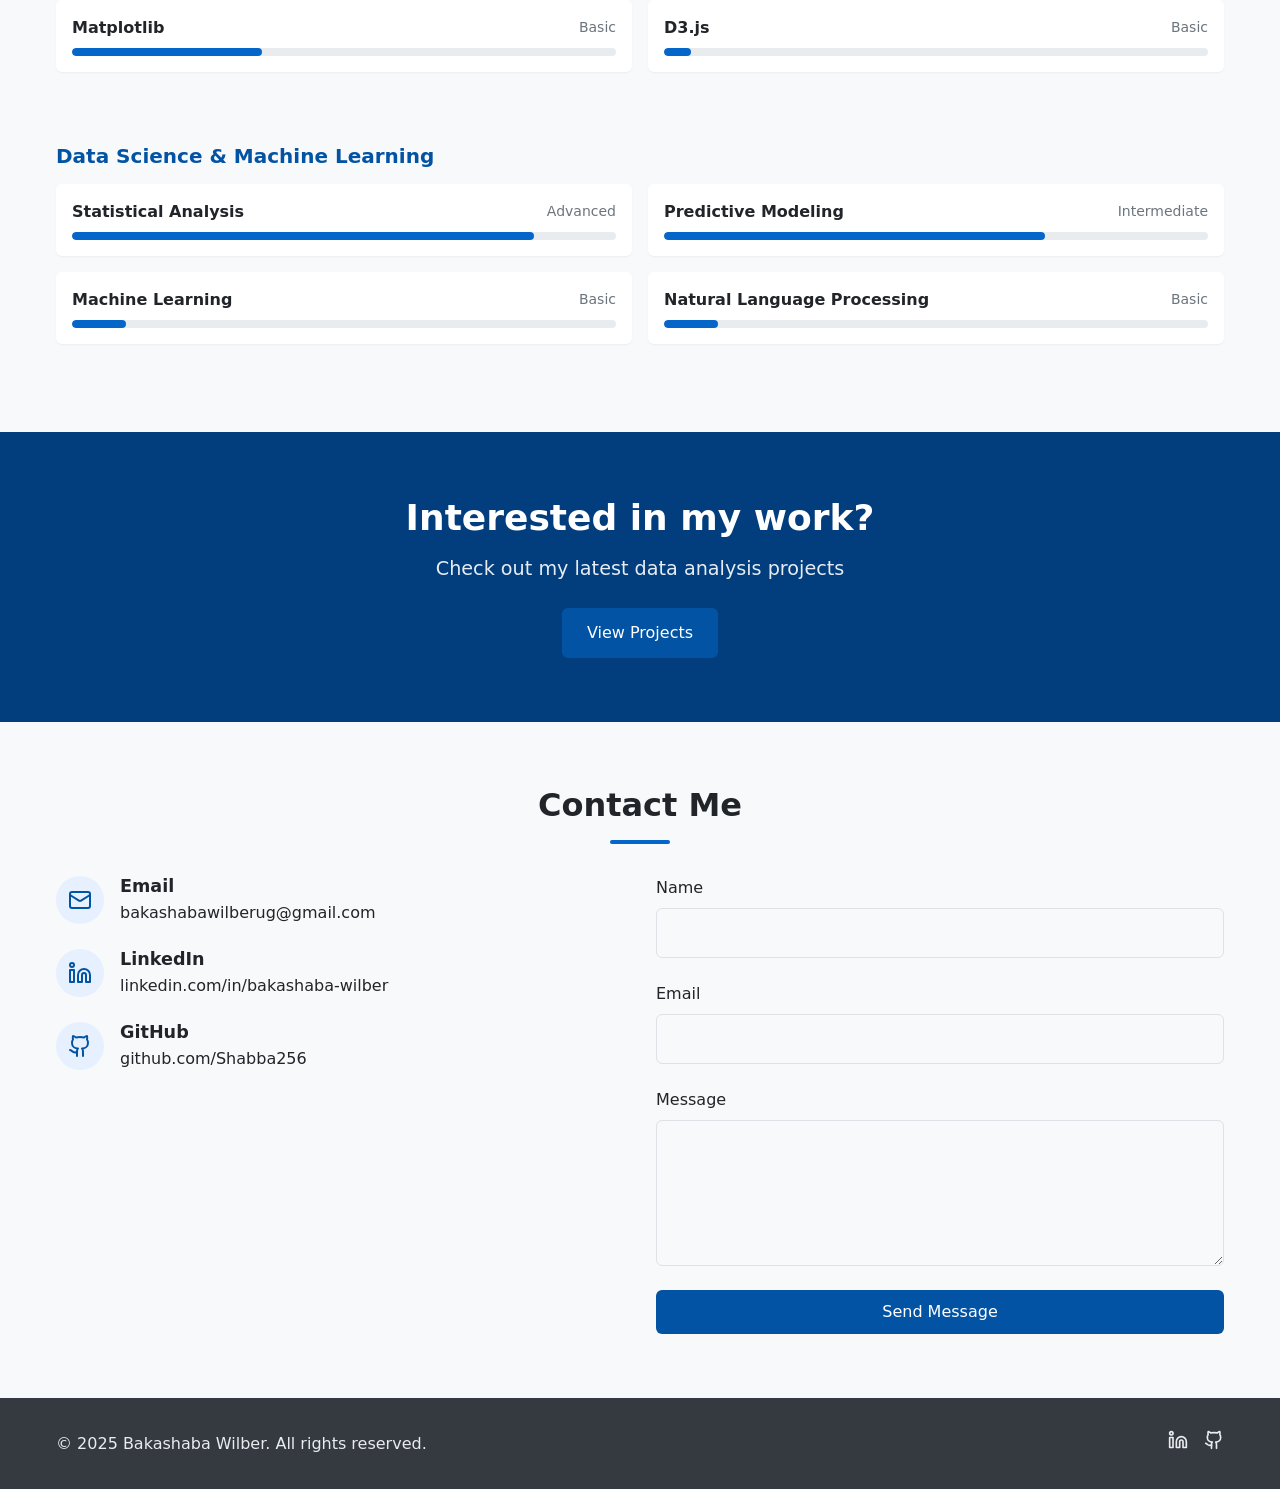
==== commit aebd96e4: "more" ====
--- a/index.html
+++ b/index.html
@@ -1,202 +1,285 @@
-<!DOCTYPE HTML>
-<!--
-	Massively by HTML5 UP
-	html5up.net | @ajlkn
-	Free for personal and commercial use under the CCA 3.0 license (html5up.net/license)
--->
-<html>
-	<head>
-		<title>Shabba Portifolio</title>
-		<meta charset="utf-8" />
-		<meta name="viewport" content="width=device-width, initial-scale=1, user-scalable=no" />
-		<link rel="stylesheet" href="assets/css/main.css" />
-		<noscript><link rel="stylesheet" href="assets/css/noscript.css" /></noscript>
-	</head>
-	<body class="is-preload">
-
-		<!-- Wrapper -->
-			<div id="wrapper" class="fade-in">
-
-				<!-- Intro -->
-					<div id="intro">
-						<h1>BAKASHABA WILBER<br />
-						ANALYST PORTIFOLIO</h1>
-						<p>A detail-oriented and analytical entry-level Data Analyst with a strong foundation in economics, statistics, and information technology. Proficient in data collection, cleaning, and visualization, with hands-on experience in statistical analysis and data-driven decision-making. Passionate about leveraging data insights to solve real-world business problems. Skilled in Excel, SQL, Python, and data visualization tools such as Power BI and Tableau.</p>
-						<ul class="actions">
-							<li><a href="#header" class="button icon solid solo fa-arrow-down scrolly">Continue</a></li>
-						</ul>
-					</div>
-
-				<!-- Header -->
-					<header id="header">
-						<a href="index.html" class="logo">DATA ANALYST</a>
-					</header>
-
-				<!-- Nav -->
-					<nav id="nav">
-						<ul class="links">
-							<li class="active"><a href="index.html">PROJECTS</a></li>
-					<!--		<li><a href="generic.html">Generic Page</a></li>
-							<li><a href="elements.html">Elements Reference</a></li>  -->
-						</ul>
-						<ul class="icons">
-							<li><a href="#" class="icon brands fa-twitter"><span class="label">Twitter</span></a></li>
-							<li><a href="#" class="icon brands fa-facebook-f"><span class="label">Facebook</span></a></li>
-							<li><a href="#" class="icon brands fa-instagram"><span class="label">Instagram</span></a></li>
-							<li><a href="https://github.com/Shabba256" class="icon brands fa-github"><span class="label">GitHub</span></a></li>
-						</ul>
-					</nav>
-
-				<!-- Main -->
-					<div id="main">
-
-						<!-- Featured Post -->
-							<article class="post featured">
-								<header class="major">
-									<h2><a href="https://github.com/Shabba256/Data-Cleaning-and-EDA-project-SQL" target="_blank">DATA CLEANING IN SQL</a></h2>
-									<p>In this project, we take raw world layoffs data and transform it in  MYSQL  to make it more usable for analysis </p>
-								</header>
-								<a href="https://github.com/Shabba256/Data-Cleaning-and-EDA-project-SQL" class="image main" target="_blank"><img src="images/worldlayoffs.jpg" alt="" /></a>
-								<ul class="actions special">
-									<li><a href="https://github.com/Shabba256/Data-Cleaning-and-EDA-project-SQL" class="button large" target="_blank">View Project</a></li>
-								</ul>
-							</article>
-
-						<!-- Posts -->
-							<section class="posts">
-								<article>
-									<header>
-										<h2><a href="https://github.com/Shabba256/Exploratory-Data-Analysis-Project1" target="_blank">Exploratory Data Analysis<br />
-										With SQL</a></h2>
-									</header>
-									<a href="https://github.com/Shabba256/Exploratory-Data-Analysis-Project1" class="image fit" target="_blank"><img src="images/edasql.jpg" alt="" /></a>
-									<p>I am working on an Exploratory Data Analysis (EDA) project using SQL to uncover insights, trends, and customer behavior patterns from sales data. This project involves creating views, reports and customer segmentation to support data-driven decision-making.</p>
-									<ul class="actions special">
-										<li><a href="https://github.com/Shabba256/Exploratory-Data-Analysis-Project1" class="button" target="_blank">View Project</a></li>
-									</ul>
-								</article>
-								<article>
-									<header>
-										<h2><a href="https://github.com/Shabba256/Tableau-Full-Project-1" target="_blank">DATA VISUALIZATION PROJECT<br />
-										With TABLEAU</a></h2>
-									</header>
-									<a href="https://github.com/Shabba256/Tableau-Full-Project-1" class="image fit" target="_blank"><img src="images/tableau.jpg" alt="" /></a>
-									<p>Developing a Tableau dashboard to visualize sales trends and customer behavior. Using dynamic charts and filters for real-time insights and better decision-making. Enhancing data storytelling with interactive maps, bar graphs, and KPIs.</p>
-									<ul class="actions special">
-										<li><a href="https://github.com/Shabba256/Tableau-Full-Project-1" class="button" target="_blank">View Project</a></li>
-									</ul>
-								</article>
-								<article>
-									<header>
-										<h2><a href="https://github.com/Shabba256/Excel-project" target="_blank">Data Analysis Project<br />
-										With Excel</a></h2>
-									</header>
-									<a href="https://github.com/Shabba256/Excel-project" class="image fit excelimg" target="_blank"><img src="images/excel2.jpg" alt="" /></a>
-									<p>I analyzed sales data in Excel using <strong>XLOOKUP</strong> for dynamic searches, <strong>Pivot Tables</strong> for trend insights, and <strong>Conditional Formatting</strong> to highlight key metrics, improving reporting efficiency by 30%. <strong>Power Query</strong> cleaned raw data, while <strong>Data Validation</strong> ensured accuracy.</p>
-									<ul class="actions special">
-										<li><a href="https://github.com/Shabba256/Excel-project" class="button" target="_blank">View Project</a></li>
-									</ul>
-								</article>
-								<article>
-									<header>
-										<h2><a href="https://github.com/Shabba256/MasteringPyP2" target="_blank">Mastering Python<br />
-										Part Two</a></h2>
-									</header>
-									<a href="https://github.com/Shabba256/MasteringPyP2" class="image fit" target="_blank"><img src="images/mastpy.jpg" alt="" /></a>
-									<p>Building a Python project to master data analysis, automation, and web scraping. Implementing algorithms, optimizing code efficiency, and handling real-world datasets. Enhancing skills with libraries like Pandas, NumPy, and BeautifulSoup.</p>
-									<ul class="actions special">
-										<li><a href="https://github.com/Shabba256/MasteringPyP2" class="button" target="_blank">View Project</a></li>
-									</ul>
-								</article>
-								<article>
-									<header>
-										<h2><a href="https://github.com/Shabba256/Mastering-Python-p1" target="_blank">Mastering Python<br />
-										Part One</a></h2>
-									</header>
-									<a href="https://github.com/Shabba256/Mastering-Python-p1" class="image fit" target="_blank"><img src="images/mastpy.jpg" alt="" /></a>
-									<p> covers core concepts like data types, control flow, functions, OOP, file handling, and essential libraries for data processing and automation</p>
-									<ul class="actions special">
-										<li><a href="https://github.com/Shabba256/Mastering-Python-p1" class="button" target="_blank">View Project</a></li>
-									</ul>
-								</article>
-							</section>
-
-						<!-- Footer -->
-							<footer>
-								<div class="pagination">
-									<!--<a href="#" class="previous">Prev</a>-->
-									<a href="#" class="page active">1</a>
-									<a href="#" class="page">2</a>
-									<a href="#" class="next">Next</a>
-								</div>
-							</footer>
-
-					</div>
-
-				<!-- Footer -->
-					<footer id="footer">
-						<section>
-							<form method="post" action="#">
-								<div class="fields">
-									<div class="field">
-										<label for="name">Name</label>
-										<input type="text" name="name" id="name" />
-									</div>
-									<div class="field">
-										<label for="email">Email</label>
-										<input type="text" name="email" id="email" />
-									</div>
-									<div class="field">
-										<label for="message">Message</label>
-										<textarea name="message" placeholder="Service currently unavaliable please contact me through the email on the right, Thank you." id="message" rows="3"></textarea>
-									</div>
-								</div>
-								<ul class="actions">
-									<li><input type="submit" value="Send Message" /></li>
-								</ul>
-							</form>
-						</section>
-						<section class="split contact">
-							<section class="alt">
-								<h3>Address</h3>
-								<p>Central region<br />
-								KAMPALA - UGANDA</p>
-							</section>
-							<section>
-								<h3>Phone</h3>
-								<p><a href="#">(256) 706-451465</a></p>
-							</section>
-							<section>
-								<h3>Email</h3>
-								<p><a href="https://www.google.com/" target="_blank">bakashabawilberug@gmail.com</a></p>
-							</section>
-							<section>
-								<h3>Social</h3>
-								<ul class="icons alt">
-									<li><a href="#" class="icon brands alt fa-twitter"><span class="label">Twitter</span></a></li>
-									<li><a href="#" class="icon brands alt fa-facebook-f"><span class="label">Facebook</span></a></li>
-									<li><a href="#" class="icon brands alt fa-instagram"><span class="label">Instagram</span></a></li>
-									<li><a href="https://github.com/Shabba256" class="icon brands alt fa-github"><span class="label">GitHub</span></a></li>
-								</ul>
-							</section>
-						</section>
-					</footer>
-
-				<!-- Copyright -->
-					<div id="copyright">
-						<ul><li>&copy; SHABBA 256</li><li>Design: <a href="https://github.com/Shabba256">BAKASHABA WILBER</a></li></ul>
-					</div>
-
-			</div>
-
-		<!-- Scripts -->
-			<script src="assets/js/jquery.min.js"></script>
-			<script src="assets/js/jquery.scrollex.min.js"></script>
-			<script src="assets/js/jquery.scrolly.min.js"></script>
-			<script src="assets/js/browser.min.js"></script>
-			<script src="assets/js/breakpoints.min.js"></script>
-			<script src="assets/js/util.js"></script>
-			<script src="assets/js/main.js"></script>
-
-	</body>
+<!DOCTYPE html>
+<html lang="en">
+<head>
+  <meta charset="UTF-8">
+  <meta name="viewport" content="width=device-width, initial-scale=1.0">
+  <title>Bakashaba Wilber | Data Analyst</title>
+  <link rel="stylesheet" href="css/normalize.css">
+  <link rel="stylesheet" href="css/styles.css">
+  <link rel="stylesheet" href="css/home.css">
+  <script src="js/theme.js" defer></script>
+  <script src="js/main.js" defer></script>
+</head>
+<body>
+  <header class="header">
+    <div class="container header-container">
+      <a href="index.html" class="logo">BW</a>
+      <nav class="nav">
+        <ul class="nav-list">
+          <li class="nav-item"><a href="#about" class="nav-link">About</a></li>
+          <li class="nav-item"><a href="#skills" class="nav-link">Skills</a></li>
+          <li class="nav-item"><a href="projects.html" class="nav-link">Projects</a></li>
+          <li class="nav-item"><a href="#contact" class="nav-link">Contact</a></li>
+        </ul>
+      </nav>
+      <div class="header-actions">
+        <button id="theme-toggle" class="theme-toggle" aria-label="Toggle theme">
+          <svg xmlns="http://www.w3.org/2000/svg" class="icon icon-light" width="24" height="24" viewBox="0 0 24 24" fill="none" stroke="currentColor" stroke-width="2" stroke-linecap="round" stroke-linejoin="round"><circle cx="12" cy="12" r="5"></circle><path d="M12 1v2M12 21v2M4.2 4.2l1.4 1.4M18.4 18.4l1.4 1.4M1 12h2M21 12h2M4.2 19.8l1.4-1.4M18.4 5.6l1.4-1.4"></path></svg>
+          <svg xmlns="http://www.w3.org/2000/svg" class="icon icon-dark" width="24" height="24" viewBox="0 0 24 24" fill="none" stroke="currentColor" stroke-width="2" stroke-linecap="round" stroke-linejoin="round"><path d="M12 3a6 6 0 0 0 9 9 9 9 0 1 1-9-9Z"></path></svg>
+        </button>
+        <button class="menu-toggle" aria-label="Toggle menu">
+          <svg xmlns="http://www.w3.org/2000/svg" width="24" height="24" viewBox="0 0 24 24" fill="none" stroke="currentColor" stroke-width="2" stroke-linecap="round" stroke-linejoin="round"><line x1="4" x2="20" y1="12" y2="12"></line><line x1="4" x2="20" y1="6" y2="6"></line><line x1="4" x2="20" y1="18" y2="18"></line></svg>
+        </button>
+      </div>
+    </div>
+  </header>
+
+  <main>
+    <section class="hero">
+      <div class="container">
+        <div class="hero-content">
+          <h1 class="hero-title">Bakashaba Wilber</h1>
+          <h2 class="hero-subtitle">Data Analyst</h2>
+          <p class="hero-description">Transforming complex data into actionable insights</p>
+          <div class="hero-actions">
+            <a href="#contact" class="btn btn-primary">Contact Me</a>
+            <a href="projects.html" class="btn btn-secondary">View Projects</a>
+          </div>
+        </div>
+      </div>
+      <div class="hero-background">
+        <div class="hero-bg-pattern"></div>
+      </div>
+    </section>
+
+    <section id="about" class="section about-section">
+      <div class="container">
+        <h2 class="section-title">About Me</h2>
+        <div class="about-content">
+          <div class="about-image">
+            <img src="images/5T2A771023.jpg" alt="Bakashaba Wilber" class="profile-image">
+          </div>
+          <div class="about-text">
+            <p>A detail-oriented and analytical entry-level Data Analyst with a strong foundation in economics, statistics, and information technology. Proficient in data collection, cleaning, and visualization, with hands-on experience in statistical analysis and data-driven decision-making. Passionate about leveraging data insights to solve real-world business problems. Skilled in Excel, SQL,Python, and data visualization tools such as Power BI and Tableau.</p>
+            <p>With a background in business intelligence and a passion for uncovering patterns in data, I help organizations make data-driven decisions that improve operations, enhance customer experiences, and increase profitability.</p>
+            <p>I hold a Bachelor's degree in Economics and Statistics and have worked across multiple industries including finance, healthcare, and retail.</p>
+          </div>
+        </div>
+      </div>
+    </section>
+
+    <section id="skills" class="section skills-section">
+      <div class="container">
+        <h2 class="section-title">Technical Skills</h2>
+        <div class="skills-content">
+          <div class="skills-category">
+            <h3 class="skills-category-title">Data Analysis Tools</h3>
+            <div class="skills-grid">
+              <div class="skill-item">
+                <div class="skill-header">
+                  <span class="skill-name">Excel</span>
+                  <span class="skill-level">Advanced</span>
+                </div>
+                <div class="skill-bar">
+                  <div class="skill-progress" style="width: 95%"></div>
+                </div>
+              </div>
+              <div class="skill-item">
+                <div class="skill-header">
+                  <span class="skill-name">SQL</span>
+                  <span class="skill-level">Advanced</span>
+                </div>
+                <div class="skill-bar">
+                  <div class="skill-progress" style="width: 90%"></div>
+                </div>
+              </div>
+              <div class="skill-item">
+                <div class="skill-header">
+                  <span class="skill-name">Python</span>
+                  <span class="skill-level">Intermediate</span>
+                </div>
+                <div class="skill-bar">
+                  <div class="skill-progress" style="width: 75%"></div>
+                </div>
+              </div>
+              <div class="skill-item">
+                <div class="skill-header">
+                  <span class="skill-name">R</span>
+                  <span class="skill-level">Basic</span>
+                </div>
+                <div class="skill-bar">
+                  <div class="skill-progress" style="width: 20%"></div>
+                </div>
+              </div>
+            </div>
+          </div>
+          
+          <div class="skills-category">
+            <h3 class="skills-category-title">Data Visualization</h3>
+            <div class="skills-grid">
+              <div class="skill-item">
+                <div class="skill-header">
+                  <span class="skill-name">Tableau</span>
+                  <span class="skill-level">Advanced</span>
+                </div>
+                <div class="skill-bar">
+                  <div class="skill-progress" style="width: 90%"></div>
+                </div>
+              </div>
+              <div class="skill-item">
+                <div class="skill-header">
+                  <span class="skill-name">Power BI</span>
+                  <span class="skill-level">Advanced</span>
+                </div>
+                <div class="skill-bar">
+                  <div class="skill-progress" style="width: 85%"></div>
+                </div>
+              </div>
+              <div class="skill-item">
+                <div class="skill-header">
+                  <span class="skill-name">Matplotlib</span>
+                  <span class="skill-level">Basic</span>
+                </div>
+                <div class="skill-bar">
+                  <div class="skill-progress" style="width: 35%"></div>
+                </div>
+              </div>
+              <div class="skill-item">
+                <div class="skill-header">
+                  <span class="skill-name">D3.js</span>
+                  <span class="skill-level">Basic</span>
+                </div>
+                <div class="skill-bar">
+                  <div class="skill-progress" style="width: 5%"></div>
+                </div>
+              </div>
+            </div>
+          </div>
+          
+          <div class="skills-category">
+            <h3 class="skills-category-title">Data Science & Machine Learning</h3>
+            <div class="skills-grid">
+              <div class="skill-item">
+                <div class="skill-header">
+                  <span class="skill-name">Statistical Analysis</span>
+                  <span class="skill-level">Advanced</span>
+                </div>
+                <div class="skill-bar">
+                  <div class="skill-progress" style="width: 85%"></div>
+                </div>
+              </div>
+              <div class="skill-item">
+                <div class="skill-header">
+                  <span class="skill-name">Predictive Modeling</span>
+                  <span class="skill-level">Intermediate</span>
+                </div>
+                <div class="skill-bar">
+                  <div class="skill-progress" style="width: 70%"></div>
+                </div>
+              </div>
+              <div class="skill-item">
+                <div class="skill-header">
+                  <span class="skill-name">Machine Learning</span>
+                  <span class="skill-level">Basic</span>
+                </div>
+                <div class="skill-bar">
+                  <div class="skill-progress" style="width: 10%"></div>
+                </div>
+              </div>
+              <div class="skill-item">
+                <div class="skill-header">
+                  <span class="skill-name">Natural Language Processing</span>
+                  <span class="skill-level">Basic</span>
+                </div>
+                <div class="skill-bar">
+                  <div class="skill-progress" style="width: 10%"></div>
+                </div>
+              </div>
+            </div>
+          </div>
+        </div>
+      </div>
+    </section>
+
+    <section class="section cta-section">
+      <div class="container">
+        <div class="cta-content">
+          <h2 class="cta-title">Interested in my work?</h2>
+          <p class="cta-description">Check out my latest data analysis projects</p>
+          <a href="projects.html" class="btn btn-primary">View Projects</a>
+        </div>
+      </div>
+    </section>
+
+    <section id="contact" class="section contact-section">
+      <div class="container">
+        <h2 class="section-title">Contact Me</h2>
+        <div class="contact-content">
+          <div class="contact-info">
+            <div class="contact-item">
+              <div class="contact-icon">
+                <svg xmlns="http://www.w3.org/2000/svg" width="24" height="24" viewBox="0 0 24 24" fill="none" stroke="currentColor" stroke-width="2" stroke-linecap="round" stroke-linejoin="round"><rect width="20" height="16" x="2" y="4" rx="2"></rect><path d="m22 7-8.97 5.7a1.94 1.94 0 0 1-2.06 0L2 7"></path></svg>
+              </div>
+              <div class="contact-text">
+                <h3 class="contact-label">Email</h3>
+                <a href="mailto:bakashabawilberug@gmail.com" class="contact-link">bakashabawilberug@gmail.com</a>
+              </div>
+            </div>
+            <div class="contact-item">
+              <div class="contact-icon">
+                <svg xmlns="http://www.w3.org/2000/svg" width="24" height="24" viewBox="0 0 24 24" fill="none" stroke="currentColor" stroke-width="2" stroke-linecap="round" stroke-linejoin="round"><path d="M16 8a6 6 0 0 1 6 6v7h-4v-7a2 2 0 0 0-2-2 2 2 0 0 0-2 2v7h-4v-7a6 6 0 0 1 6-6z"></path><rect width="4" height="12" x="2" y="9"></rect><circle cx="4" cy="4" r="2"></circle></svg>
+              </div>
+              <div class="contact-text">
+                <h3 class="contact-label">LinkedIn</h3>
+                <a href="https://www.linkedin.com/in/bakashaba-wilber-88a47520b/" target="_blank" rel="noopener noreferrer" class="contact-link">linkedin.com/in/bakashaba-wilber</a>
+              </div>
+            </div>
+            <div class="contact-item">
+              <div class="contact-icon">
+                <svg xmlns="http://www.w3.org/2000/svg" width="24" height="24" viewBox="0 0 24 24" fill="none" stroke="currentColor" stroke-width="2" stroke-linecap="round" stroke-linejoin="round"><path d="M15 22v-4a4.8 4.8 0 0 0-1-3.5c3 0 6-2 6-5.5.08-1.25-.27-2.48-1-3.5.28-1.15.28-2.35 0-3.5 0 0-1 0-3 1.5-2.64-.5-5.36-.5-8 0C6 2 5 2 5 2c-.3 1.15-.3 2.35 0 3.5A5.403 5.403 0 0 0 4 9c0 3.5 3 5.5 6 5.5-.39.49-.68 1.05-.85 1.65-.17.6-.22 1.23-.15 1.85v4"></path><path d="M9 18c-4.51 2-5-2-7-2"></path></svg>
+              </div>
+              <div class="contact-text">
+                <h3 class="contact-label">GitHub</h3>
+                <a href="https://github.com/Shabba256" target="_blank" rel="noopener noreferrer" class="contact-link">github.com/Shabba256</a>
+              </div>
+            </div>
+          </div>
+          <div class="contact-form-container">
+            <form class="contact-form" id="contact-form">
+              <div class="form-group">
+                <label for="name" class="form-label">Name</label>
+                <input type="text" id="name" name="name" class="form-input" required>
+              </div>
+              <div class="form-group">
+                <label for="email" class="form-label">Email</label>
+                <input type="email" id="email" name="email" class="form-input" required>
+              </div>
+              <div class="form-group">
+                <label for="message" class="form-label">Message</label>
+                <textarea id="message" name="message" class="form-textarea" rows="5" required></textarea>
+              </div>
+              <button type="submit" class="btn btn-primary btn-block">Send Message</button>
+            </form>
+          </div>
+        </div>
+      </div>
+    </section>
+  </main>
+
+  <footer class="footer">
+    <div class="container">
+      <div class="footer-content">
+        <p class="footer-text">&copy; 2025 Bakashaba Wilber. All rights reserved.</p>
+        <div class="footer-social">
+          <a href="https://www.linkedin.com/in/bakashaba-wilber-88a47520b/" target="_blank" rel="noopener noreferrer" class="social-link" aria-label="LinkedIn">
+            <svg xmlns="http://www.w3.org/2000/svg" width="20" height="20" viewBox="0 0 24 24" fill="none" stroke="currentColor" stroke-width="2" stroke-linecap="round" stroke-linejoin="round"><path d="M16 8a6 6 0 0 1 6 6v7h-4v-7a2 2 0 0 0-2-2 2 2 0 0 0-2 2v7h-4v-7a6 6 0 0 1 6-6z"></path><rect width="4" height="12" x="2" y="9"></rect><circle cx="4" cy="4" r="2"></circle></svg>
+          </a>
+          <a href="https://github.com/Shabba256" target="_blank" rel="noopener noreferrer" class="social-link" aria-label="GitHub">
+            <svg xmlns="http://www.w3.org/2000/svg" width="20" height="20" viewBox="0 0 24 24" fill="none" stroke="currentColor" stroke-width="2" stroke-linecap="round" stroke-linejoin="round"><path d="M15 22v-4a4.8 4.8 0 0 0-1-3.5c3 0 6-2 6-5.5.08-1.25-.27-2.48-1-3.5.28-1.15.28-2.35 0-3.5 0 0-1 0-3 1.5-2.64-.5-5.36-.5-8 0C6 2 5 2 5 2c-.3 1.15-.3 2.35 0 3.5A5.403 5.403 0 0 0 4 9c0 3.5 3 5.5 6 5.5-.39.49-.68 1.05-.85 1.65-.17.6-.22 1.23-.15 1.85v4"></path><path d="M9 18c-4.51 2-5-2-7-2"></path></svg>
+          </a>
+        </div>
+      </div>
+    </div>
+  </footer>
+</body>
 </html>
--- a/css/styles.css
+++ b/css/styles.css
@@ -0,0 +1,508 @@
+:root {
+  /* Color system */
+  --color-primary-100: #e6f0ff;
+  --color-primary-200: #bfd7ff;
+  --color-primary-300: #86b3ff;
+  --color-primary-400: #538dff;
+  --color-primary-500: #0466c8;
+  --color-primary-600: #0353a4;
+  --color-primary-700: #023e7d;
+  --color-primary-800: #002855;
+  --color-primary-900: #001845;
+  
+  --color-gray-100: #f8f9fa;
+  --color-gray-200: #e9ecef;
+  --color-gray-300: #dee2e6;
+  --color-gray-400: #ced4da;
+  --color-gray-500: #adb5bd;
+  --color-gray-600: #6c757d;
+  --color-gray-700: #495057;
+  --color-gray-800: #343a40;
+  --color-gray-900: #212529;
+  
+  --color-success: #2dd4bf;
+  --color-warning: #fbbf24;
+  --color-error: #ef4444;
+  
+  /* Typography */
+  --font-family: system-ui, -apple-system, "Segoe UI", Roboto, "Helvetica Neue", Arial, sans-serif;
+  --line-height-body: 1.5;
+  --line-height-heading: 1.2;
+  
+  /* Spacing (8px system) */
+  --space-1: 0.25rem;   /* 4px */
+  --space-2: 0.5rem;    /* 8px */
+  --space-3: 0.75rem;   /* 12px */
+  --space-4: 1rem;      /* 16px */
+  --space-5: 1.25rem;   /* 20px */
+  --space-6: 1.5rem;    /* 24px */
+  --space-8: 2rem;      /* 32px */
+  --space-10: 2.5rem;   /* 40px */
+  --space-12: 3rem;     /* 48px */
+  --space-16: 4rem;     /* 64px */
+  --space-20: 5rem;     /* 80px */
+  
+  /* Design tokens */
+  --border-radius-sm: 0.25rem;
+  --border-radius-md: 0.375rem;
+  --border-radius-lg: 0.5rem;
+  --border-radius-xl: 1rem;
+  
+  --shadow-sm: 0 1px 2px 0 rgba(0, 0, 0, 0.05);
+  --shadow-md: 0 4px 6px -1px rgba(0, 0, 0, 0.1), 0 2px 4px -1px rgba(0, 0, 0, 0.06);
+  --shadow-lg: 0 10px 15px -3px rgba(0, 0, 0, 0.1), 0 4px 6px -2px rgba(0, 0, 0, 0.05);
+  
+  /* Theme */
+  --body-bg: var(--color-gray-100);
+  --text-color: var(--color-gray-900);
+  --heading-color: var(--color-gray-900);
+  --link-color: var(--color-primary-600);
+  --link-hover-color: var(--color-primary-700);
+  --border-color: var(--color-gray-300);
+  
+  /* Component Specific */
+  --header-bg: rgba(255, 255, 255, 0.95);
+  --header-text: var(--color-gray-800);
+  --footer-bg: var(--color-gray-800);
+  --footer-text: var(--color-gray-200);
+  
+  /* Container widths */
+  --container-max-width: 1200px;
+  --container-padding: var(--space-4);
+}
+
+/* Dark theme */
+[data-theme="dark"] {
+  --body-bg: var(--color-gray-900);
+  --text-color: var(--color-gray-200);
+  --heading-color: var(--color-gray-100);
+  --link-color: var(--color-primary-400);
+  --link-hover-color: var(--color-primary-300);
+  --border-color: var(--color-gray-700);
+  
+  --header-bg: rgba(33, 37, 41, 0.95);
+  --header-text: var(--color-gray-200);
+  --footer-bg: #141414;
+  --footer-text: var(--color-gray-400);
+}
+
+/* Base styles */
+*, *::before, *::after {
+  box-sizing: border-box;
+}
+
+html {
+  scroll-behavior: smooth;
+}
+
+body {
+  font-family: var(--font-family);
+  font-size: 1rem;
+  line-height: var(--line-height-body);
+  color: var(--text-color);
+  background-color: var(--body-bg);
+  margin: 0;
+  transition: background-color 0.3s ease, color 0.3s ease;
+}
+
+img {
+  max-width: 100%;
+  height: auto;
+  display: block;
+}
+
+a {
+  color: var(--link-color);
+  text-decoration: none;
+  transition: color 0.2s ease;
+}
+
+a:hover {
+  color: var(--link-hover-color);
+}
+
+h1, h2, h3, h4, h5, h6 {
+  color: var(--heading-color);
+  line-height: var(--line-height-heading);
+  margin-top: 0;
+  margin-bottom: var(--space-4);
+  font-weight: 700;
+}
+
+p {
+  margin-top: 0;
+  margin-bottom: var(--space-4);
+}
+
+ul, ol {
+  padding-left: var(--space-6);
+  margin-top: 0;
+  margin-bottom: var(--space-4);
+}
+
+/* Container */
+.container {
+  width: 100%;
+  max-width: var(--container-max-width);
+  margin-left: auto;
+  margin-right: auto;
+  padding-left: var(--container-padding);
+  padding-right: var(--container-padding);
+}
+
+/* Header */
+.header {
+  position: fixed;
+  top: 0;
+  left: 0;
+  right: 0;
+  z-index: 100;
+  background-color: var(--header-bg);
+  box-shadow: var(--shadow-sm);
+  backdrop-filter: blur(8px);
+  transition: background-color 0.3s ease, box-shadow 0.3s ease;
+}
+
+.header-container {
+  display: flex;
+  align-items: center;
+  justify-content: space-between;
+  height: 64px;
+}
+
+.logo {
+  font-weight: 700;
+  font-size: 1.5rem;
+  color: var(--color-primary-600);
+  text-decoration: none;
+  transition: color 0.2s ease;
+}
+
+[data-theme="dark"] .logo {
+  color: var(--color-primary-400);
+}
+
+.logo:hover {
+  color: var(--color-primary-700);
+}
+
+[data-theme="dark"] .logo:hover {
+  color: var(--color-primary-300);
+}
+
+.nav {
+  display: none;
+}
+
+.nav-list {
+  display: flex;
+  list-style: none;
+  margin: 0;
+  padding: 0;
+}
+
+.nav-item {
+  margin-left: var(--space-6);
+}
+
+.nav-link {
+  font-weight: 500;
+  color: var(--header-text);
+  text-decoration: none;
+  transition: color 0.2s ease;
+  position: relative;
+  padding-bottom: var(--space-1);
+}
+
+.nav-link::after {
+  content: '';
+  position: absolute;
+  bottom: 0;
+  left: 0;
+  width: 0;
+  height: 2px;
+  background-color: var(--color-primary-500);
+  transition: width 0.3s ease;
+}
+
+.nav-link:hover, .nav-link.active {
+  color: var(--color-primary-600);
+}
+
+[data-theme="dark"] .nav-link:hover, 
+[data-theme="dark"] .nav-link.active {
+  color: var(--color-primary-400);
+}
+
+.nav-link:hover::after, .nav-link.active::after {
+  width: 100%;
+}
+
+/* Header actions */
+.header-actions {
+  display: flex;
+  align-items: center;
+}
+
+.theme-toggle {
+  background: none;
+  border: none;
+  padding: var(--space-2);
+  cursor: pointer;
+  color: var(--header-text);
+}
+
+.icon-light {
+  display: none;
+}
+
+.icon-dark {
+  display: block;
+}
+
+[data-theme="dark"] .icon-light {
+  display: block;
+}
+
+[data-theme="dark"] .icon-dark {
+  display: none;
+}
+
+.menu-toggle {
+  display: block;
+  background: none;
+  border: none;
+  padding: var(--space-2);
+  cursor: pointer;
+  color: var(--header-text);
+  margin-left: var(--space-2);
+}
+
+/* Sections */
+.section {
+  padding: var(--space-16) 0;
+}
+
+.section-title {
+  font-size: 2rem;
+  margin-bottom: var(--space-8);
+  text-align: center;
+  position: relative;
+}
+
+.section-title::after {
+  content: '';
+  display: block;
+  width: 60px;
+  height: 4px;
+  background-color: var(--color-primary-500);
+  margin: var(--space-4) auto 0;
+  border-radius: 2px;
+}
+
+/* Buttons */
+.btn {
+  display: inline-block;
+  padding: var(--space-3) var(--space-6);
+  font-weight: 500;
+  text-align: center;
+  border: 1px solid transparent;
+  border-radius: var(--border-radius-md);
+  cursor: pointer;
+  transition: all 0.2s ease-in-out;
+}
+
+.btn-primary {
+  background-color: var(--color-primary-600);
+  color: white;
+}
+
+.btn-primary:hover {
+  background-color: var(--color-primary-700);
+  color: white;
+}
+
+.btn-secondary {
+  background-color: transparent;
+  color: var(--color-primary-600);
+  border-color: var(--color-primary-600);
+}
+
+.btn-secondary:hover {
+  background-color: var(--color-primary-100);
+  color: var(--color-primary-700);
+  border-color: var(--color-primary-700);
+}
+
+[data-theme="dark"] .btn-secondary {
+  color: var(--color-primary-400);
+  border-color: var(--color-primary-400);
+}
+
+[data-theme="dark"] .btn-secondary:hover {
+  background-color: rgba(83, 141, 255, 0.1);
+  color: var(--color-primary-300);
+  border-color: var(--color-primary-300);
+}
+
+.btn-block {
+  display: block;
+  width: 100%;
+}
+
+/* Footer */
+.footer {
+  background-color: var(--footer-bg);
+  color: var(--footer-text);
+  padding: var(--space-8) 0;
+}
+
+.footer-content {
+  display: flex;
+  flex-direction: column;
+  align-items: center;
+  justify-content: space-between;
+  text-align: center;
+}
+
+.footer-text {
+  margin-bottom: var(--space-4);
+}
+
+.footer-social {
+  display: flex;
+  gap: var(--space-4);
+}
+
+.social-link {
+  color: var(--footer-text);
+  transition: color 0.2s ease;
+}
+
+.social-link:hover {
+  color: var(--color-primary-400);
+}
+
+/* Mobile nav */
+.nav-mobile {
+  position: fixed;
+  top: 64px;
+  left: 0;
+  right: 0;
+  bottom: 0;
+  background-color: var(--header-bg);
+  padding: var(--space-4);
+  transform: translateX(100%);
+  transition: transform 0.3s ease;
+  z-index: 99;
+  display: flex;
+  flex-direction: column;
+  justify-content: flex-start;
+}
+
+.nav-mobile.active {
+  transform: translateX(0);
+}
+
+.nav-mobile .nav-list {
+  flex-direction: column;
+}
+
+.nav-mobile .nav-item {
+  margin: 0;
+  margin-bottom: var(--space-4);
+  font-size: 1.25rem;
+}
+
+/* Medium screens and up */
+@media (min-width: 768px) {
+  .nav {
+    display: block;
+  }
+  
+  .menu-toggle {
+    display: none;
+  }
+  
+  .footer-content {
+    flex-direction: row;
+    text-align: left;
+  }
+  
+  .footer-text {
+    margin-bottom: 0;
+  }
+}
+
+/* Form */
+.form-group {
+  margin-bottom: var(--space-6);
+}
+
+.form-label {
+  display: block;
+  margin-bottom: var(--space-2);
+  font-weight: 500;
+}
+
+.form-input,
+.form-textarea {
+  display: block;
+  width: 100%;
+  padding: var(--space-3);
+  font-size: 1rem;
+  line-height: 1.5;
+  color: var(--text-color);
+  background-color: var(--body-bg);
+  border: 1px solid var(--border-color);
+  border-radius: var(--border-radius-md);
+  transition: border-color 0.2s ease;
+}
+
+.form-input:focus,
+.form-textarea:focus {
+  outline: none;
+  border-color: var(--color-primary-500);
+  box-shadow: 0 0 0 3px rgba(4, 102, 200, 0.1);
+}
+
+[data-theme="dark"] .form-input,
+[data-theme="dark"] .form-textarea {
+  background-color: var(--color-gray-800);
+  border-color: var(--color-gray-700);
+}
+
+[data-theme="dark"] .form-input:focus,
+[data-theme="dark"] .form-textarea:focus {
+  box-shadow: 0 0 0 3px rgba(83, 141, 255, 0.2);
+}
+
+/* Utility classes */
+.text-center {
+  text-align: center;
+}
+
+.mt-0 { margin-top: 0; }
+.mb-0 { margin-bottom: 0; }
+.mt-4 { margin-top: var(--space-4); }
+.mb-4 { margin-bottom: var(--space-4); }
+.mt-8 { margin-top: var(--space-8); }
+.mb-8 { margin-bottom: var(--space-8); }
+
+/* For screens that can handle hover */
+@media (hover: hover) {
+  .nav-link::after {
+    content: '';
+    position: absolute;
+    bottom: 0;
+    left: 0;
+    width: 0;
+    height: 2px;
+    background-color: var(--color-primary-500);
+    transition: width 0.3s ease;
+  }
+  
+  .nav-link:hover::after, .nav-link.active::after {
+    width: 100%;
+  }
+}
--- a/css/home.css
+++ b/css/home.css
@@ -0,0 +1,287 @@
+/* Hero Section */
+.hero {
+  padding-top: 140px;
+  padding-bottom: var(--space-20);
+  background-color: var(--color-primary-900);
+  color: white;
+  position: relative;
+  overflow: hidden;
+}
+
+.hero-content {
+  position: relative;
+  z-index: 2;
+  max-width: 650px;
+}
+
+.hero-title {
+  font-size: 3rem;
+  margin-bottom: var(--space-2);
+  color: white;
+}
+
+.hero-subtitle {
+  font-size: 1.5rem;
+  margin-bottom: var(--space-4);
+  color: var(--color-primary-300);
+  font-weight: 500;
+}
+
+.hero-description {
+  font-size: 1.2rem;
+  margin-bottom: var(--space-6);
+  opacity: 0.9;
+}
+
+.hero-actions {
+  display: flex;
+  flex-wrap: wrap;
+  gap: var(--space-4);
+}
+
+.hero-background {
+  position: absolute;
+  top: 0;
+  left: 0;
+  right: 0;
+  bottom: 0;
+  z-index: 1;
+}
+
+.hero-bg-pattern {
+  position: absolute;
+  top: 0;
+  left: 0;
+  right: 0;
+  bottom: 0;
+  background-image: 
+    radial-gradient(circle at 30% 20%, rgba(83, 141, 255, 0.15) 0%, transparent 25%),
+    radial-gradient(circle at 70% 65%, rgba(83, 141, 255, 0.08) 0%, transparent 30%);
+  opacity: 0.8;
+}
+
+/* About Section */
+.about-content {
+  display: flex;
+  flex-direction: column;
+  gap: var(--space-8);
+}
+
+.about-image {
+  flex: 0 0 100%;
+  max-width: 350px;
+  margin: 0 auto;
+}
+
+.profile-image {
+  width: 100%;
+  border-radius: var(--border-radius-lg);
+  box-shadow: var(--shadow-lg);
+}
+
+.about-text {
+  flex: 1;
+}
+
+/* Skills Section */
+.skills-section {
+  background-color: var(--color-gray-100);
+}
+
+[data-theme="dark"] .skills-section {
+  background-color: var(--color-gray-800);
+}
+
+.skills-content {
+  display: flex;
+  flex-direction: column;
+  gap: var(--space-12);
+}
+
+.skills-category {
+  margin-bottom: var(--space-6);
+}
+
+.skills-category-title {
+  margin-bottom: var(--space-4);
+  font-size: 1.25rem;
+  color: var(--color-primary-600);
+}
+
+[data-theme="dark"] .skills-category-title {
+  color: var(--color-primary-400);
+}
+
+.skills-grid {
+  display: grid;
+  grid-template-columns: 1fr;
+  gap: var(--space-4);
+}
+
+.skill-item {
+  background-color: white;
+  border-radius: var(--border-radius-md);
+  padding: var(--space-4);
+  box-shadow: var(--shadow-sm);
+  transition: transform 0.2s ease, box-shadow 0.2s ease;
+}
+
+.skill-item:hover {
+  transform: translateY(-3px);
+  box-shadow: var(--shadow-md);
+}
+
+[data-theme="dark"] .skill-item {
+  background-color: var(--color-gray-900);
+}
+
+.skill-header {
+  display: flex;
+  justify-content: space-between;
+  align-items: center;
+  margin-bottom: var(--space-2);
+}
+
+.skill-name {
+  font-weight: 600;
+}
+
+.skill-level {
+  font-size: 0.875rem;
+  color: var(--color-gray-600);
+}
+
+[data-theme="dark"] .skill-level {
+  color: var(--color-gray-400);
+}
+
+.skill-bar {
+  height: 8px;
+  background-color: var(--color-gray-200);
+  border-radius: 4px;
+  overflow: hidden;
+}
+
+[data-theme="dark"] .skill-bar {
+  background-color: var(--color-gray-700);
+}
+
+.skill-progress {
+  height: 100%;
+  background-color: var(--color-primary-500);
+  border-radius: 4px;
+  transition: width 0.5s ease-out;
+}
+
+/* CTA Section */
+.cta-section {
+  background-color: var(--color-primary-700);
+  color: white;
+  text-align: center;
+}
+
+.cta-title {
+  color: white;
+  font-size: 2.25rem;
+  margin-bottom: var(--space-4);
+}
+
+.cta-description {
+  font-size: 1.2rem;
+  margin-bottom: var(--space-6);
+  opacity: 0.9;
+}
+
+/* Contact Section */
+.contact-content {
+  display: flex;
+  flex-direction: column;
+  gap: var(--space-8);
+}
+
+.contact-info {
+  flex: 1;
+}
+
+.contact-item {
+  display: flex;
+  align-items: flex-start;
+  margin-bottom: var(--space-6);
+}
+
+.contact-icon {
+  flex-shrink: 0;
+  width: 48px;
+  height: 48px;
+  border-radius: 50%;
+  background-color: var(--color-primary-100);
+  color: var(--color-primary-600);
+  display: flex;
+  align-items: center;
+  justify-content: center;
+  margin-right: var(--space-4);
+}
+
+[data-theme="dark"] .contact-icon {
+  background-color: var(--color-primary-900);
+  color: var(--color-primary-400);
+}
+
+.contact-text {
+  flex: 1;
+}
+
+.contact-label {
+  margin-bottom: var(--space-1);
+  font-size: 1.1rem;
+}
+
+.contact-link {
+  color: var(--text-color);
+  transition: color 0.2s ease;
+}
+
+.contact-link:hover {
+  color: var(--color-primary-600);
+}
+
+[data-theme="dark"] .contact-link:hover {
+  color: var(--color-primary-400);
+}
+
+.contact-form-container {
+  flex: 1;
+}
+
+/* Responsive Adjustments */
+@media (min-width: 768px) {
+  .hero-title {
+    font-size: 4rem;
+  }
+  
+  .hero-subtitle {
+    font-size: 2rem;
+  }
+  
+  .skills-grid {
+    grid-template-columns: repeat(2, 1fr);
+  }
+  
+  .contact-content {
+    flex-direction: row;
+  }
+}
+
+@media (min-width: 992px) {
+  .about-content {
+    flex-direction: row;
+  }
+  
+  .about-image {
+    flex: 0 0 40%;
+  }
+  
+  .skills-grid {
+    grid-template-columns: repeat(2, 1fr);
+  }
+}
